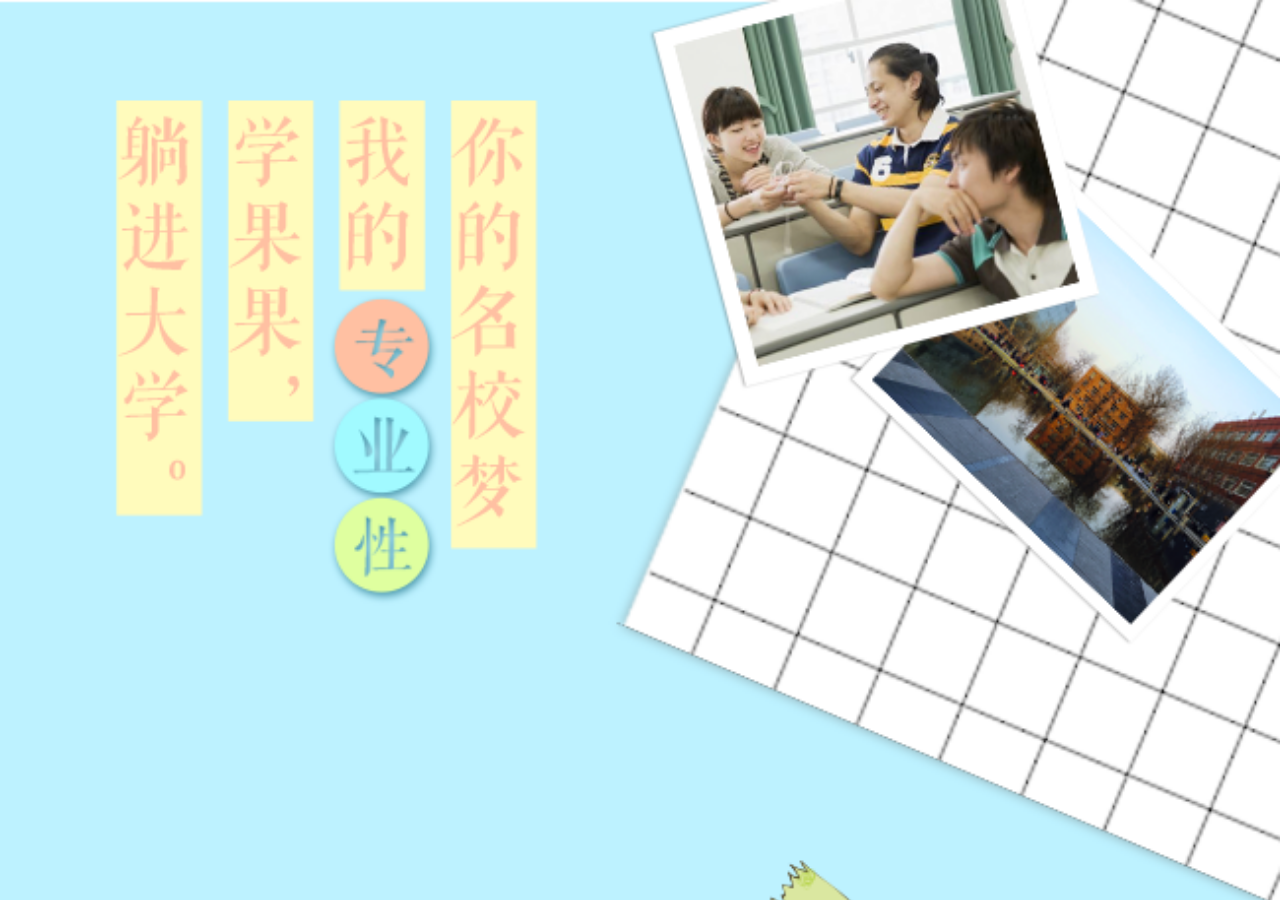
==== index.html @ 9cfc10d7 "Initial commit" ====
<!DOCTYPE html>
<html>

	<head>
		<meta name="viewport" content="initial-scale=1, width=device-width, maximum-scale=1, user-scalable=no" />
		<meta name="apple-mobile-web-app-capable" content="yes" />
		<meta name="apple-touch-fullscreen" content="yes" />
		<meta name="full-screen" content="yes" />
		<meta name="format-detection" content="telephone=no" />
		<meta name="format-detection" content="address=no" />
		<meta charset="UTF-8">
		<link rel="stylesheet" type="text/css" href="css/app_banner.css"/>
		<title></title>
	<script type="text/javascript">
		function refresh() {
			var deviceWidth = document.documentElement.clientWidth;
			if(deviceWidth > 750) {
				document.documentElement.style.fontSize = 750 / 7.5 + "px";

			} else {
				document.documentElement.style.fontSize = deviceWidth / 7.5 + "px";
			}
		}
		refresh();
		window.onresize = function() {
			refresh();
		}
	</script>
	</head>
	<body>
		<div id="img_box" style=" background: url(img/banner1.png) no-repeat;background-size:100%;">
			
		</div>
	</body>
	<script type="text/javascript">
		console.log()
		document.getElementById("img_box").style.height=document.documentElement.clientHeight+"px";
	</script>
</html>
---- css/app_banner.css ----
* {
  margin: 0;
  padding: 0; }

#img_box {
  width: 100%;
  height: 100%; }

/*# sourceMappingURL=app_banner.css.map */
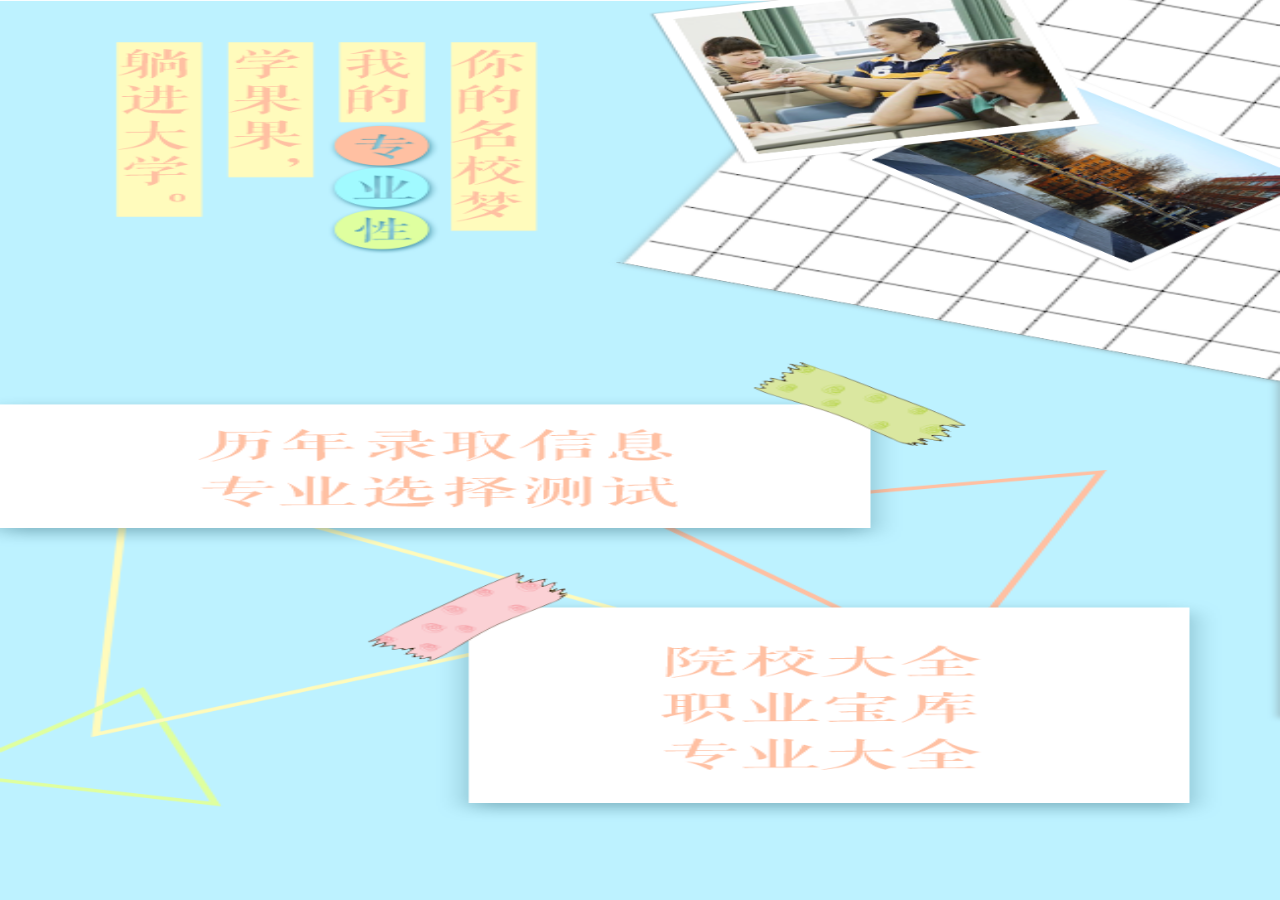
==== commit ca51f414: "100%" ====
--- a/index.html
+++ b/index.html
@@ -28,7 +28,7 @@
 	</script>
 	</head>
 	<body>
-		<div id="img_box" style=" background: url(img/banner1.png) no-repeat;background-size:100%;">
+		<div id="img_box" style=" background: url(img/banner1.png) no-repeat;background-size:100% 100%;">
 			
 		</div>
 	</body>
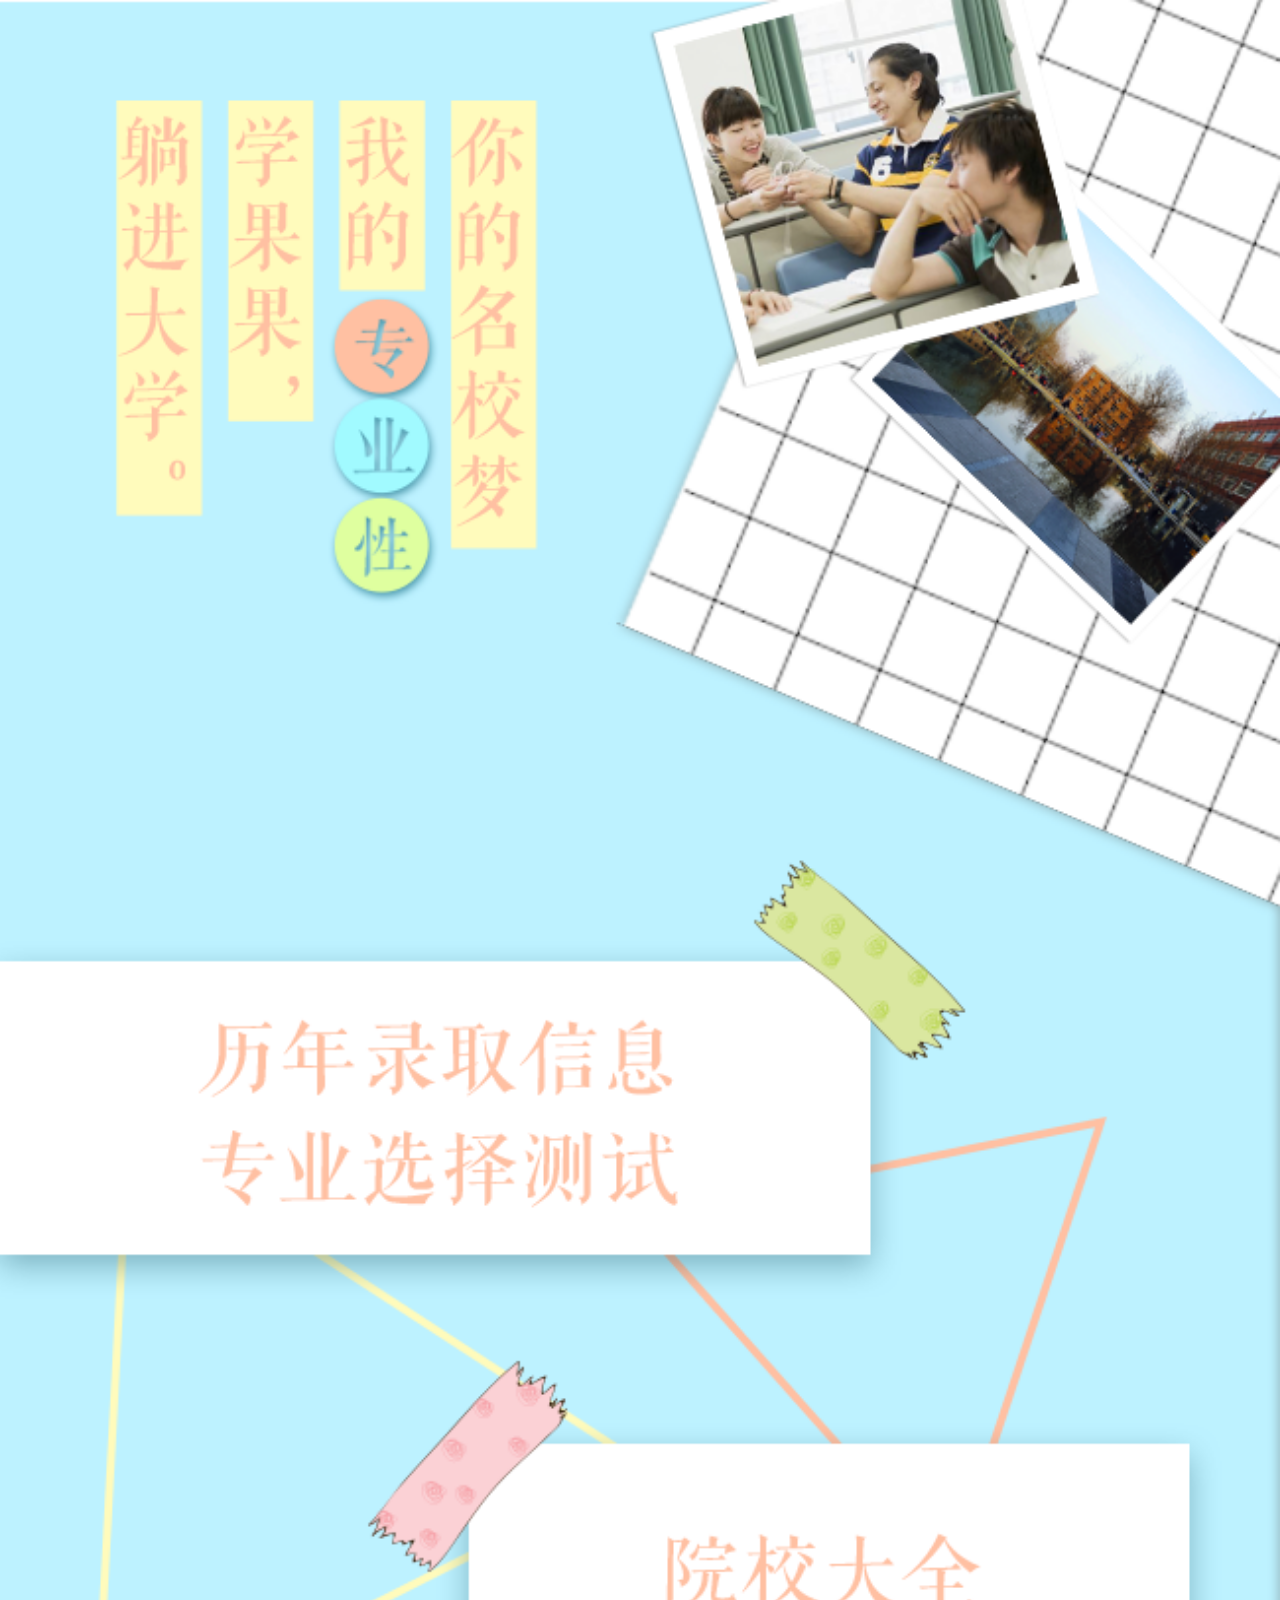
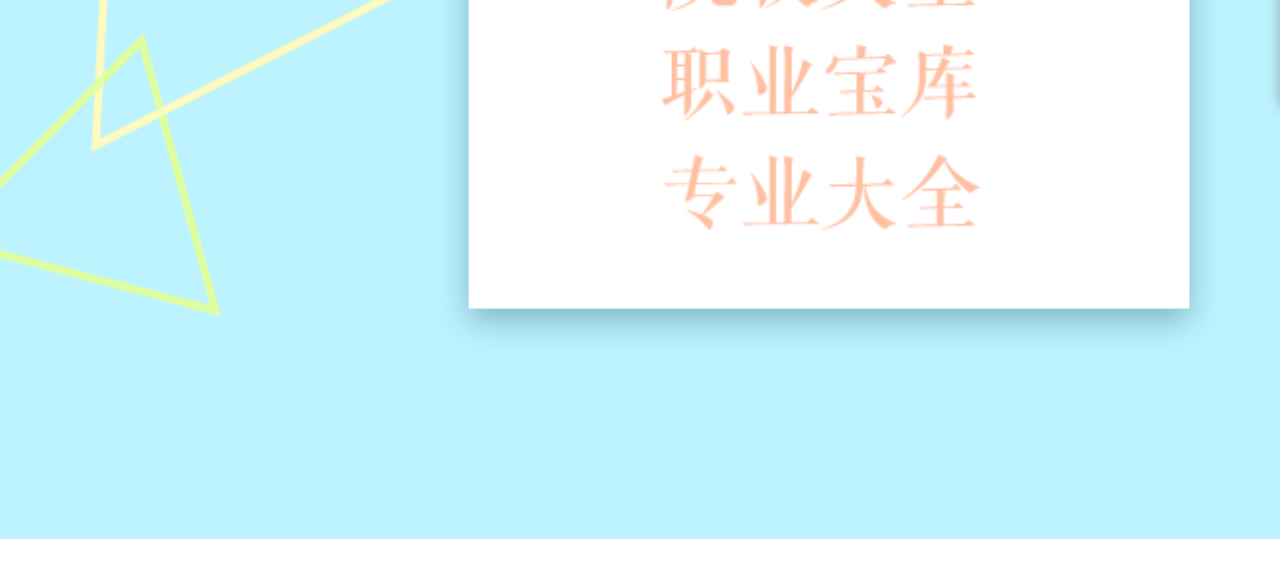
==== commit 578ecabc: "github" ====
--- a/index.html
+++ b/index.html
@@ -28,12 +28,9 @@
 	</script>
 	</head>
 	<body>
-		<div id="img_box" style=" background: url(img/banner1.png) no-repeat;background-size:100% 100%;">
-			
+		<div id="img_box" >
+			<img src="img/banner1.png" />
 		</div>
 	</body>
-	<script type="text/javascript">
-		console.log()
-		document.getElementById("img_box").style.height=document.documentElement.clientHeight+"px";
-	</script>
+	
 </html>
--- a/css/app_banner.css
+++ b/css/app_banner.css
@@ -2,8 +2,8 @@
   margin: 0;
   padding: 0; }
 
-#img_box {
+#img_box img {
   width: 100%;
-  height: 100%; }
+  height: auto; }
 
 /*# sourceMappingURL=app_banner.css.map */
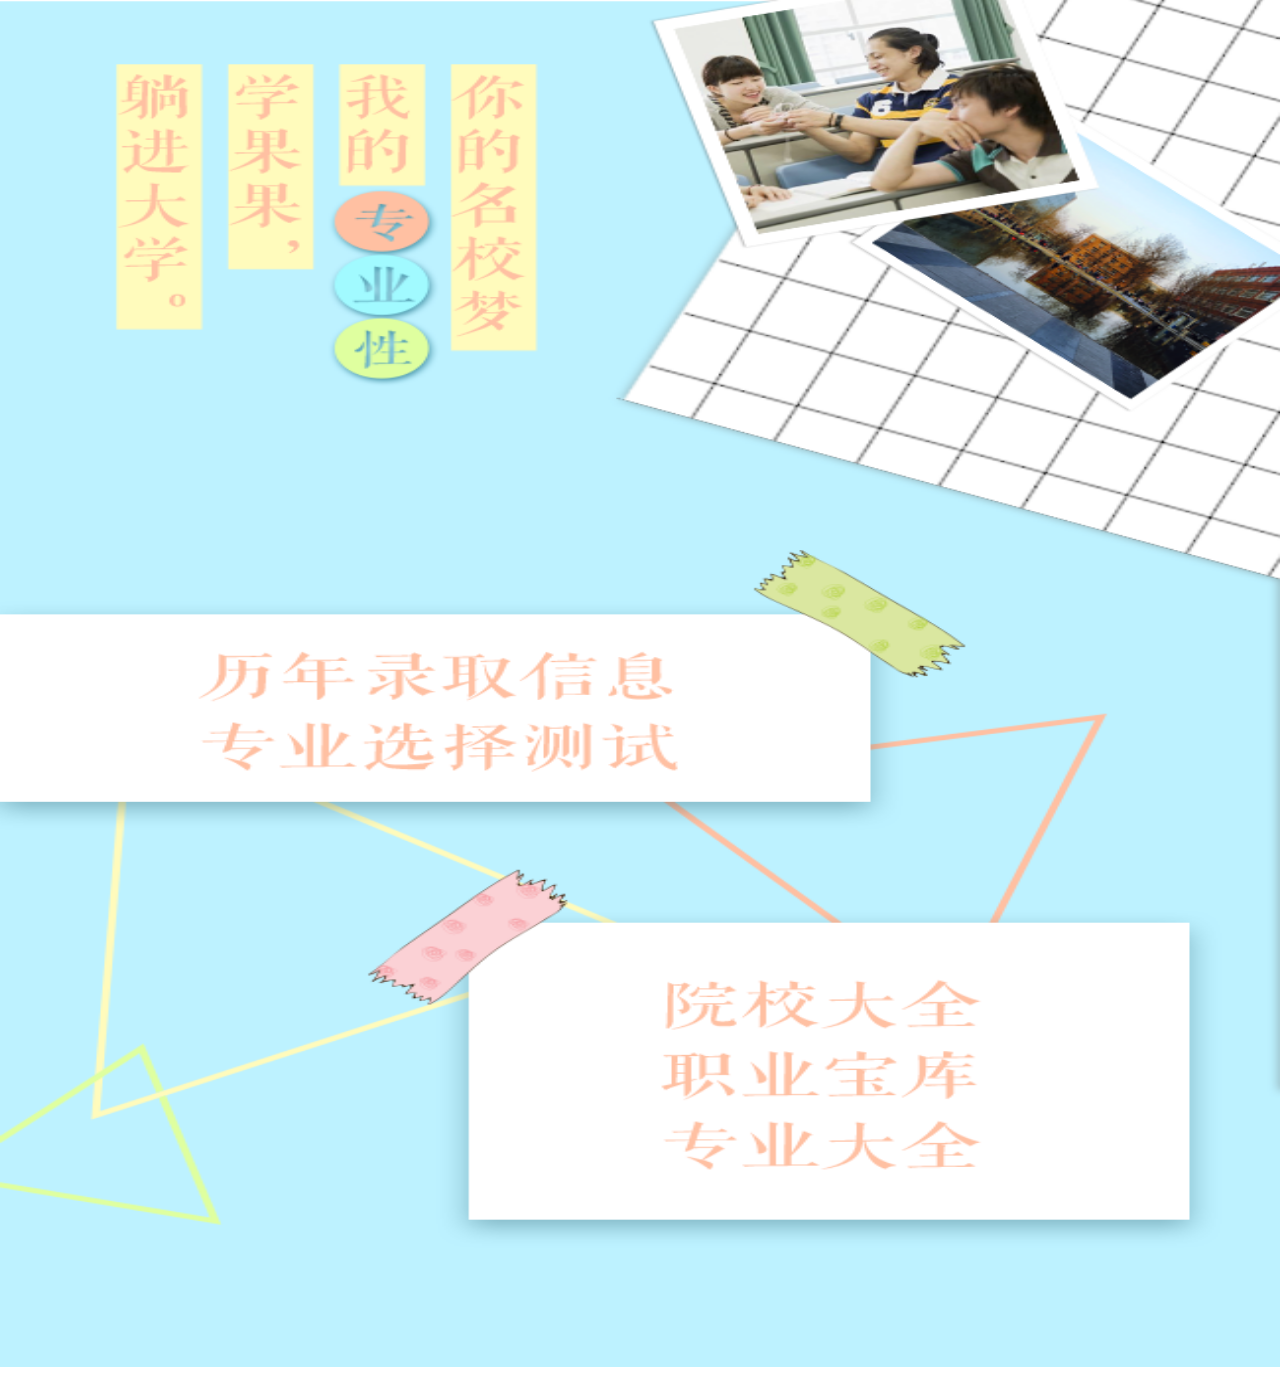
==== commit c7159f32: "github" ====
--- a/index.html
+++ b/index.html
@@ -28,8 +28,8 @@
 	</script>
 	</head>
 	<body>
-		<div id="img_box" >
-			<img src="img/banner1.png" />
+		<div id="img_box">
+		<img src="img/banner1.png" />
 		</div>
 	</body>
 	
--- a/css/app_banner.css
+++ b/css/app_banner.css
@@ -2,8 +2,11 @@
   margin: 0;
   padding: 0; }
 
-#img_box img {
+#img_box {
   width: 100%;
-  height: auto; }
+  height: 13.67rem; }
+  #img_box img {
+    width: 100%;
+    height: 13.67rem; }
 
 /*# sourceMappingURL=app_banner.css.map */
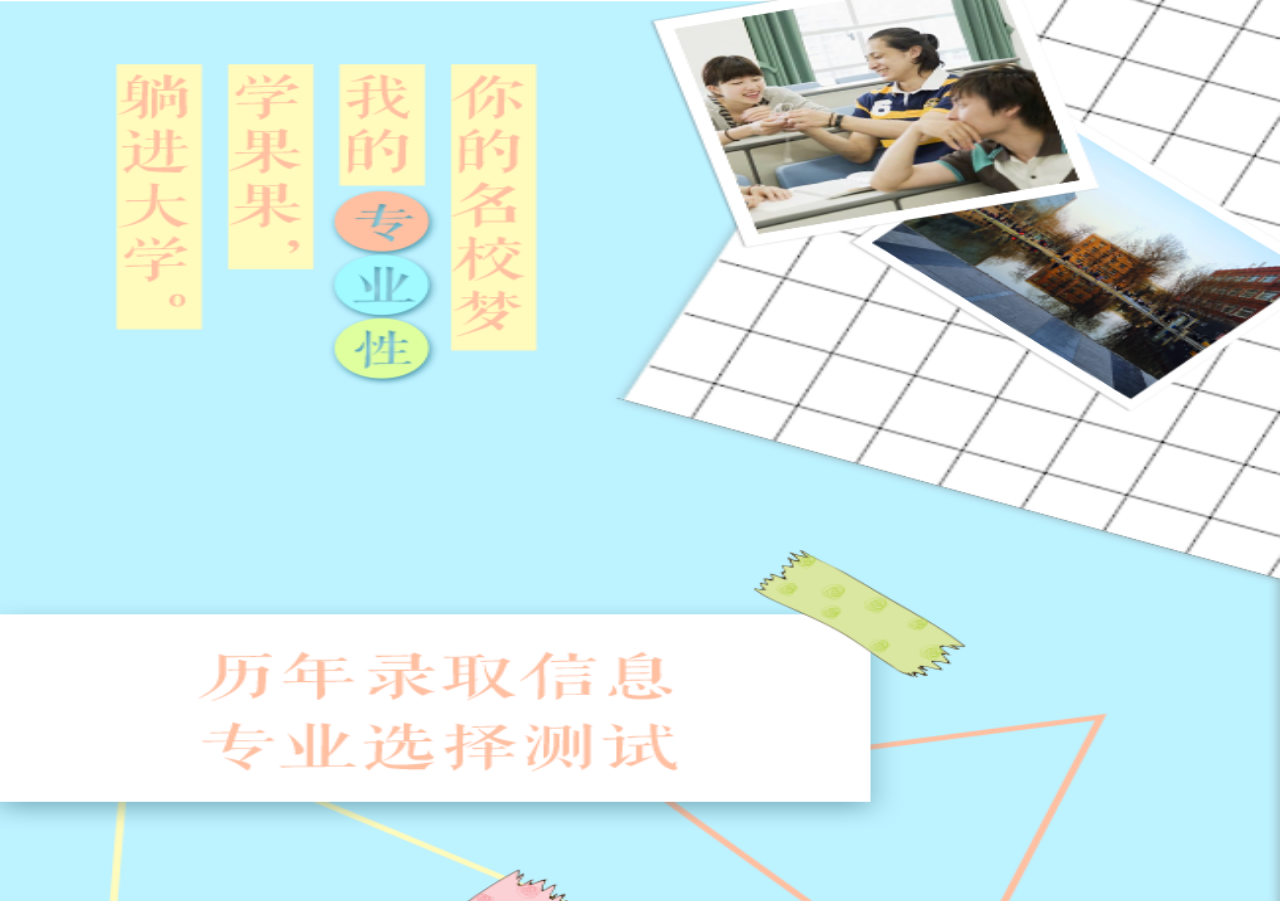
==== commit f69aa4da: "github" ====
--- a/index.html
+++ b/index.html
@@ -2,13 +2,14 @@
 <html>
 
 	<head>
-		<meta name="viewport" content="initial-scale=1, width=device-width, maximum-scale=1, user-scalable=no" />
+		<meta name="viewport" content="width=device-width,initial-scale=1.0,minimum-scale=1.0,maximum-scale=1.0,user-scalable=no" />
 		<meta name="apple-mobile-web-app-capable" content="yes" />
 		<meta name="apple-touch-fullscreen" content="yes" />
 		<meta name="full-screen" content="yes" />
 		<meta name="format-detection" content="telephone=no" />
 		<meta name="format-detection" content="address=no" />
 		<meta charset="UTF-8">
+		<link rel="stylesheet" type="text/css" href="lib/ionic/css/ionic.css"/>
 		<link rel="stylesheet" type="text/css" href="css/app_banner.css"/>
 		<title></title>
 	<script type="text/javascript">
@@ -27,10 +28,21 @@
 		}
 	</script>
 	</head>
-	<body>
-		<div id="img_box">
+	<script src="lib/ionic/js/ionic.bundle.js" type="text/javascript">
+		
+	</script>
+	<body ng-app="App" ng-controller="myCtrl">
+	<ion-content>
+			<div id="img_box">
 		<img src="img/banner1.png" />
 		</div>
+	</ion-content>
+	
 	</body>
-	
+	<script type="text/javascript">
+		var app=angular.module("App",["ionic"]);
+		app.controller("myCtrl",function($scope){
+			
+		})
+	</script>
 </html>
--- a/lib/ionic/css/ionic.css
+++ b/lib/ionic/css/ionic.css
@@ -0,0 +1,9813 @@
+@charset "UTF-8";
+/*!
+ * Copyright 2015 Drifty Co.
+ * http://drifty.com/
+ *
+ * Ionic, v1.3.1
+ * A powerful HTML5 mobile app framework.
+ * http://ionicframework.com/
+ *
+ * By @maxlynch, @benjsperry, @adamdbradley <3
+ *
+ * Licensed under the MIT license. Please see LICENSE for more information.
+ *
+ */
+/*!
+  Ionicons, v2.0.1
+  Created by Ben Sperry for the Ionic Framework, http://ionicons.com/
+  https://twitter.com/benjsperry  https://twitter.com/ionicframework
+  MIT License: https://github.com/driftyco/ionicons
+
+  Android-style icons originally built by Google’s
+  Material Design Icons: https://github.com/google/material-design-icons
+  used under CC BY http://creativecommons.org/licenses/by/4.0/
+  Modified icons to fit ionicon’s grid from original.
+*/
+@font-face {
+  font-family: "Ionicons";
+  src: url("../fonts/ionicons.eot?v=2.0.1");
+  src: url("../fonts/ionicons.eot?v=2.0.1#iefix") format("embedded-opentype"), url("../fonts/ionicons.ttf?v=2.0.1") format("truetype"), url("../fonts/ionicons.woff?v=2.0.1") format("woff"), url("../fonts/ionicons.woff") format("woff"), url("../fonts/ionicons.svg?v=2.0.1#Ionicons") format("svg");
+  font-weight: normal;
+  font-style: normal; }
+
+.ion, .ionicons,
+.ion-alert:before,
+.ion-alert-circled:before,
+.ion-android-add:before,
+.ion-android-add-circle:before,
+.ion-android-alarm-clock:before,
+.ion-android-alert:before,
+.ion-android-apps:before,
+.ion-android-archive:before,
+.ion-android-arrow-back:before,
+.ion-android-arrow-down:before,
+.ion-android-arrow-dropdown:before,
+.ion-android-arrow-dropdown-circle:before,
+.ion-android-arrow-dropleft:before,
+.ion-android-arrow-dropleft-circle:before,
+.ion-android-arrow-dropright:before,
+.ion-android-arrow-dropright-circle:before,
+.ion-android-arrow-dropup:before,
+.ion-android-arrow-dropup-circle:before,
+.ion-android-arrow-forward:before,
+.ion-android-arrow-up:before,
+.ion-android-attach:before,
+.ion-android-bar:before,
+.ion-android-bicycle:before,
+.ion-android-boat:before,
+.ion-android-bookmark:before,
+.ion-android-bulb:before,
+.ion-android-bus:before,
+.ion-android-calendar:before,
+.ion-android-call:before,
+.ion-android-camera:before,
+.ion-android-cancel:before,
+.ion-android-car:before,
+.ion-android-cart:before,
+.ion-android-chat:before,
+.ion-android-checkbox:before,
+.ion-android-checkbox-blank:before,
+.ion-android-checkbox-outline:before,
+.ion-android-checkbox-outline-blank:before,
+.ion-android-checkmark-circle:before,
+.ion-android-clipboard:before,
+.ion-android-close:before,
+.ion-android-cloud:before,
+.ion-android-cloud-circle:before,
+.ion-android-cloud-done:before,
+.ion-android-cloud-outline:before,
+.ion-android-color-palette:before,
+.ion-android-compass:before,
+.ion-android-contact:before,
+.ion-android-contacts:before,
+.ion-android-contract:before,
+.ion-android-create:before,
+.ion-android-delete:before,
+.ion-android-desktop:before,
+.ion-android-document:before,
+.ion-android-done:before,
+.ion-android-done-all:before,
+.ion-android-download:before,
+.ion-android-drafts:before,
+.ion-android-exit:before,
+.ion-android-expand:before,
+.ion-android-favorite:before,
+.ion-android-favorite-outline:before,
+.ion-android-film:before,
+.ion-android-folder:before,
+.ion-android-folder-open:before,
+.ion-android-funnel:before,
+.ion-android-globe:before,
+.ion-android-hand:before,
+.ion-android-hangout:before,
+.ion-android-happy:before,
+.ion-android-home:before,
+.ion-android-image:before,
+.ion-android-laptop:before,
+.ion-android-list:before,
+.ion-android-locate:before,
+.ion-android-lock:before,
+.ion-android-mail:before,
+.ion-android-map:before,
+.ion-android-menu:before,
+.ion-android-microphone:before,
+.ion-android-microphone-off:before,
+.ion-android-more-horizontal:before,
+.ion-android-more-vertical:before,
+.ion-android-navigate:before,
+.ion-android-notifications:before,
+.ion-android-notifications-none:before,
+.ion-android-notifications-off:before,
+.ion-android-open:before,
+.ion-android-options:before,
+.ion-android-people:before,
+.ion-android-person:before,
+.ion-android-person-add:before,
+.ion-android-phone-landscape:before,
+.ion-android-phone-portrait:before,
+.ion-android-pin:before,
+.ion-android-plane:before,
+.ion-android-playstore:before,
+.ion-android-print:before,
+.ion-android-radio-button-off:before,
+.ion-android-radio-button-on:before,
+.ion-android-refresh:before,
+.ion-android-remove:before,
+.ion-android-remove-circle:before,
+.ion-android-restaurant:before,
+.ion-android-sad:before,
+.ion-android-search:before,
+.ion-android-send:before,
+.ion-android-settings:before,
+.ion-android-share:before,
+.ion-android-share-alt:before,
+.ion-android-star:before,
+.ion-android-star-half:before,
+.ion-android-star-outline:before,
+.ion-android-stopwatch:before,
+.ion-android-subway:before,
+.ion-android-sunny:before,
+.ion-android-sync:before,
+.ion-android-textsms:before,
+.ion-android-time:before,
+.ion-android-train:before,
+.ion-android-unlock:before,
+.ion-android-upload:before,
+.ion-android-volume-down:before,
+.ion-android-volume-mute:before,
+.ion-android-volume-off:before,
+.ion-android-volume-up:before,
+.ion-android-walk:before,
+.ion-android-warning:before,
+.ion-android-watch:before,
+.ion-android-wifi:before,
+.ion-aperture:before,
+.ion-archive:before,
+.ion-arrow-down-a:before,
+.ion-arrow-down-b:before,
+.ion-arrow-down-c:before,
+.ion-arrow-expand:before,
+.ion-arrow-graph-down-left:before,
+.ion-arrow-graph-down-right:before,
+.ion-arrow-graph-up-left:before,
+.ion-arrow-graph-up-right:before,
+.ion-arrow-left-a:before,
+.ion-arrow-left-b:before,
+.ion-arrow-left-c:before,
+.ion-arrow-move:before,
+.ion-arrow-resize:before,
+.ion-arrow-return-left:before,
+.ion-arrow-return-right:before,
+.ion-arrow-right-a:before,
+.ion-arrow-right-b:before,
+.ion-arrow-right-c:before,
+.ion-arrow-shrink:before,
+.ion-arrow-swap:before,
+.ion-arrow-up-a:before,
+.ion-arrow-up-b:before,
+.ion-arrow-up-c:before,
+.ion-asterisk:before,
+.ion-at:before,
+.ion-backspace:before,
+.ion-backspace-outline:before,
+.ion-bag:before,
+.ion-battery-charging:before,
+.ion-battery-empty:before,
+.ion-battery-full:before,
+.ion-battery-half:before,
+.ion-battery-low:before,
+.ion-beaker:before,
+.ion-beer:before,
+.ion-bluetooth:before,
+.ion-bonfire:before,
+.ion-bookmark:before,
+.ion-bowtie:before,
+.ion-briefcase:before,
+.ion-bug:before,
+.ion-calculator:before,
+.ion-calendar:before,
+.ion-camera:before,
+.ion-card:before,
+.ion-cash:before,
+.ion-chatbox:before,
+.ion-chatbox-working:before,
+.ion-chatboxes:before,
+.ion-chatbubble:before,
+.ion-chatbubble-working:before,
+.ion-chatbubbles:before,
+.ion-checkmark:before,
+.ion-checkmark-circled:before,
+.ion-checkmark-round:before,
+.ion-chevron-down:before,
+.ion-chevron-left:before,
+.ion-chevron-right:before,
+.ion-chevron-up:before,
+.ion-clipboard:before,
+.ion-clock:before,
+.ion-close:before,
+.ion-close-circled:before,
+.ion-close-round:before,
+.ion-closed-captioning:before,
+.ion-cloud:before,
+.ion-code:before,
+.ion-code-download:before,
+.ion-code-working:before,
+.ion-coffee:before,
+.ion-compass:before,
+.ion-compose:before,
+.ion-connection-bars:before,
+.ion-contrast:before,
+.ion-crop:before,
+.ion-cube:before,
+.ion-disc:before,
+.ion-document:before,
+.ion-document-text:before,
+.ion-drag:before,
+.ion-earth:before,
+.ion-easel:before,
+.ion-edit:before,
+.ion-egg:before,
+.ion-eject:before,
+.ion-email:before,
+.ion-email-unread:before,
+.ion-erlenmeyer-flask:before,
+.ion-erlenmeyer-flask-bubbles:before,
+.ion-eye:before,
+.ion-eye-disabled:before,
+.ion-female:before,
+.ion-filing:before,
+.ion-film-marker:before,
+.ion-fireball:before,
+.ion-flag:before,
+.ion-flame:before,
+.ion-flash:before,
+.ion-flash-off:before,
+.ion-folder:before,
+.ion-fork:before,
+.ion-fork-repo:before,
+.ion-forward:before,
+.ion-funnel:before,
+.ion-gear-a:before,
+.ion-gear-b:before,
+.ion-grid:before,
+.ion-hammer:before,
+.ion-happy:before,
+.ion-happy-outline:before,
+.ion-headphone:before,
+.ion-heart:before,
+.ion-heart-broken:before,
+.ion-help:before,
+.ion-help-buoy:before,
+.ion-help-circled:before,
+.ion-home:before,
+.ion-icecream:before,
+.ion-image:before,
+.ion-images:before,
+.ion-information:before,
+.ion-information-circled:before,
+.ion-ionic:before,
+.ion-ios-alarm:before,
+.ion-ios-alarm-outline:before,
+.ion-ios-albums:before,
+.ion-ios-albums-outline:before,
+.ion-ios-americanfootball:before,
+.ion-ios-americanfootball-outline:before,
+.ion-ios-analytics:before,
+.ion-ios-analytics-outline:before,
+.ion-ios-arrow-back:before,
+.ion-ios-arrow-down:before,
+.ion-ios-arrow-forward:before,
+.ion-ios-arrow-left:before,
+.ion-ios-arrow-right:before,
+.ion-ios-arrow-thin-down:before,
+.ion-ios-arrow-thin-left:before,
+.ion-ios-arrow-thin-right:before,
+.ion-ios-arrow-thin-up:before,
+.ion-ios-arrow-up:before,
+.ion-ios-at:before,
+.ion-ios-at-outline:before,
+.ion-ios-barcode:before,
+.ion-ios-barcode-outline:before,
+.ion-ios-baseball:before,
+.ion-ios-baseball-outline:before,
+.ion-ios-basketball:before,
+.ion-ios-basketball-outline:before,
+.ion-ios-bell:before,
+.ion-ios-bell-outline:before,
+.ion-ios-body:before,
+.ion-ios-body-outline:before,
+.ion-ios-bolt:before,
+.ion-ios-bolt-outline:before,
+.ion-ios-book:before,
+.ion-ios-book-outline:before,
+.ion-ios-bookmarks:before,
+.ion-ios-bookmarks-outline:before,
+.ion-ios-box:before,
+.ion-ios-box-outline:before,
+.ion-ios-briefcase:before,
+.ion-ios-briefcase-outline:before,
+.ion-ios-browsers:before,
+.ion-ios-browsers-outline:before,
+.ion-ios-calculator:before,
+.ion-ios-calculator-outline:before,
+.ion-ios-calendar:before,
+.ion-ios-calendar-outline:before,
+.ion-ios-camera:before,
+.ion-ios-camera-outline:before,
+.ion-ios-cart:before,
+.ion-ios-cart-outline:before,
+.ion-ios-chatboxes:before,
+.ion-ios-chatboxes-outline:before,
+.ion-ios-chatbubble:before,
+.ion-ios-chatbubble-outline:before,
+.ion-ios-checkmark:before,
+.ion-ios-checkmark-empty:before,
+.ion-ios-checkmark-outline:before,
+.ion-ios-circle-filled:before,
+.ion-ios-circle-outline:before,
+.ion-ios-clock:before,
+.ion-ios-clock-outline:before,
+.ion-ios-close:before,
+.ion-ios-close-empty:before,
+.ion-ios-close-outline:before,
+.ion-ios-cloud:before,
+.ion-ios-cloud-download:before,
+.ion-ios-cloud-download-outline:before,
+.ion-ios-cloud-outline:before,
+.ion-ios-cloud-upload:before,
+.ion-ios-cloud-upload-outline:before,
+.ion-ios-cloudy:before,
+.ion-ios-cloudy-night:before,
+.ion-ios-cloudy-night-outline:before,
+.ion-ios-cloudy-outline:before,
+.ion-ios-cog:before,
+.ion-ios-cog-outline:before,
+.ion-ios-color-filter:before,
+.ion-ios-color-filter-outline:before,
+.ion-ios-color-wand:before,
+.ion-ios-color-wand-outline:before,
+.ion-ios-compose:before,
+.ion-ios-compose-outline:before,
+.ion-ios-contact:before,
+.ion-ios-contact-outline:before,
+.ion-ios-copy:before,
+.ion-ios-copy-outline:before,
+.ion-ios-crop:before,
+.ion-ios-crop-strong:before,
+.ion-ios-download:before,
+.ion-ios-download-outline:before,
+.ion-ios-drag:before,
+.ion-ios-email:before,
+.ion-ios-email-outline:before,
+.ion-ios-eye:before,
+.ion-ios-eye-outline:before,
+.ion-ios-fastforward:before,
+.ion-ios-fastforward-outline:before,
+.ion-ios-filing:before,
+.ion-ios-filing-outline:before,
+.ion-ios-film:before,
+.ion-ios-film-outline:before,
+.ion-ios-flag:before,
+.ion-ios-flag-outline:before,
+.ion-ios-flame:before,
+.ion-ios-flame-outline:before,
+.ion-ios-flask:before,
+.ion-ios-flask-outline:before,
+.ion-ios-flower:before,
+.ion-ios-flower-outline:before,
+.ion-ios-folder:before,
+.ion-ios-folder-outline:before,
+.ion-ios-football:before,
+.ion-ios-football-outline:before,
+.ion-ios-game-controller-a:before,
+.ion-ios-game-controller-a-outline:before,
+.ion-ios-game-controller-b:before,
+.ion-ios-game-controller-b-outline:before,
+.ion-ios-gear:before,
+.ion-ios-gear-outline:before,
+.ion-ios-glasses:before,
+.ion-ios-glasses-outline:before,
+.ion-ios-grid-view:before,
+.ion-ios-grid-view-outline:before,
+.ion-ios-heart:before,
+.ion-ios-heart-outline:before,
+.ion-ios-help:before,
+.ion-ios-help-empty:before,
+.ion-ios-help-outline:before,
+.ion-ios-home:before,
+.ion-ios-home-outline:before,
+.ion-ios-infinite:before,
+.ion-ios-infinite-outline:before,
+.ion-ios-information:before,
+.ion-ios-information-empty:before,
+.ion-ios-information-outline:before,
+.ion-ios-ionic-outline:before,
+.ion-ios-keypad:before,
+.ion-ios-keypad-outline:before,
+.ion-ios-lightbulb:before,
+.ion-ios-lightbulb-outline:before,
+.ion-ios-list:before,
+.ion-ios-list-outline:before,
+.ion-ios-location:before,
+.ion-ios-location-outline:before,
+.ion-ios-locked:before,
+.ion-ios-locked-outline:before,
+.ion-ios-loop:before,
+.ion-ios-loop-strong:before,
+.ion-ios-medical:before,
+.ion-ios-medical-outline:before,
+.ion-ios-medkit:before,
+.ion-ios-medkit-outline:before,
+.ion-ios-mic:before,
+.ion-ios-mic-off:before,
+.ion-ios-mic-outline:before,
+.ion-ios-minus:before,
+.ion-ios-minus-empty:before,
+.ion-ios-minus-outline:before,
+.ion-ios-monitor:before,
+.ion-ios-monitor-outline:before,
+.ion-ios-moon:before,
+.ion-ios-moon-outline:before,
+.ion-ios-more:before,
+.ion-ios-more-outline:before,
+.ion-ios-musical-note:before,
+.ion-ios-musical-notes:before,
+.ion-ios-navigate:before,
+.ion-ios-navigate-outline:before,
+.ion-ios-nutrition:before,
+.ion-ios-nutrition-outline:before,
+.ion-ios-paper:before,
+.ion-ios-paper-outline:before,
+.ion-ios-paperplane:before,
+.ion-ios-paperplane-outline:before,
+.ion-ios-partlysunny:before,
+.ion-ios-partlysunny-outline:before,
+.ion-ios-pause:before,
+.ion-ios-pause-outline:before,
+.ion-ios-paw:before,
+.ion-ios-paw-outline:before,
+.ion-ios-people:before,
+.ion-ios-people-outline:before,
+.ion-ios-person:before,
+.ion-ios-person-outline:before,
+.ion-ios-personadd:before,
+.ion-ios-personadd-outline:before,
+.ion-ios-photos:before,
+.ion-ios-photos-outline:before,
+.ion-ios-pie:before,
+.ion-ios-pie-outline:before,
+.ion-ios-pint:before,
+.ion-ios-pint-outline:before,
+.ion-ios-play:before,
+.ion-ios-play-outline:before,
+.ion-ios-plus:before,
+.ion-ios-plus-empty:before,
+.ion-ios-plus-outline:before,
+.ion-ios-pricetag:before,
+.ion-ios-pricetag-outline:before,
+.ion-ios-pricetags:before,
+.ion-ios-pricetags-outline:before,
+.ion-ios-printer:before,
+.ion-ios-printer-outline:before,
+.ion-ios-pulse:before,
+.ion-ios-pulse-strong:before,
+.ion-ios-rainy:before,
+.ion-ios-rainy-outline:before,
+.ion-ios-recording:before,
+.ion-ios-recording-outline:before,
+.ion-ios-redo:before,
+.ion-ios-redo-outline:before,
+.ion-ios-refresh:before,
+.ion-ios-refresh-empty:before,
+.ion-ios-refresh-outline:before,
+.ion-ios-reload:before,
+.ion-ios-reverse-camera:before,
+.ion-ios-reverse-camera-outline:before,
+.ion-ios-rewind:before,
+.ion-ios-rewind-outline:before,
+.ion-ios-rose:before,
+.ion-ios-rose-outline:before,
+.ion-ios-search:before,
+.ion-ios-search-strong:before,
+.ion-ios-settings:before,
+.ion-ios-settings-strong:before,
+.ion-ios-shuffle:before,
+.ion-ios-shuffle-strong:before,
+.ion-ios-skipbackward:before,
+.ion-ios-skipbackward-outline:before,
+.ion-ios-skipforward:before,
+.ion-ios-skipforward-outline:before,
+.ion-ios-snowy:before,
+.ion-ios-speedometer:before,
+.ion-ios-speedometer-outline:before,
+.ion-ios-star:before,
+.ion-ios-star-half:before,
+.ion-ios-star-outline:before,
+.ion-ios-stopwatch:before,
+.ion-ios-stopwatch-outline:before,
+.ion-ios-sunny:before,
+.ion-ios-sunny-outline:before,
+.ion-ios-telephone:before,
+.ion-ios-telephone-outline:before,
+.ion-ios-tennisball:before,
+.ion-ios-tennisball-outline:before,
+.ion-ios-thunderstorm:before,
+.ion-ios-thunderstorm-outline:before,
+.ion-ios-time:before,
+.ion-ios-time-outline:before,
+.ion-ios-timer:before,
+.ion-ios-timer-outline:before,
+.ion-ios-toggle:before,
+.ion-ios-toggle-outline:before,
+.ion-ios-trash:before,
+.ion-ios-trash-outline:before,
+.ion-ios-undo:before,
+.ion-ios-undo-outline:before,
+.ion-ios-unlocked:before,
+.ion-ios-unlocked-outline:before,
+.ion-ios-upload:before,
+.ion-ios-upload-outline:before,
+.ion-ios-videocam:before,
+.ion-ios-videocam-outline:before,
+.ion-ios-volume-high:before,
+.ion-ios-volume-low:before,
+.ion-ios-wineglass:before,
+.ion-ios-wineglass-outline:before,
+.ion-ios-world:before,
+.ion-ios-world-outline:before,
+.ion-ipad:before,
+.ion-iphone:before,
+.ion-ipod:before,
+.ion-jet:before,
+.ion-key:before,
+.ion-knife:before,
+.ion-laptop:before,
+.ion-leaf:before,
+.ion-levels:before,
+.ion-lightbulb:before,
+.ion-link:before,
+.ion-load-a:before,
+.ion-load-b:before,
+.ion-load-c:before,
+.ion-load-d:before,
+.ion-location:before,
+.ion-lock-combination:before,
+.ion-locked:before,
+.ion-log-in:before,
+.ion-log-out:before,
+.ion-loop:before,
+.ion-magnet:before,
+.ion-male:before,
+.ion-man:before,
+.ion-map:before,
+.ion-medkit:before,
+.ion-merge:before,
+.ion-mic-a:before,
+.ion-mic-b:before,
+.ion-mic-c:before,
+.ion-minus:before,
+.ion-minus-circled:before,
+.ion-minus-round:before,
+.ion-model-s:before,
+.ion-monitor:before,
+.ion-more:before,
+.ion-mouse:before,
+.ion-music-note:before,
+.ion-navicon:before,
+.ion-navicon-round:before,
+.ion-navigate:before,
+.ion-network:before,
+.ion-no-smoking:before,
+.ion-nuclear:before,
+.ion-outlet:before,
+.ion-paintbrush:before,
+.ion-paintbucket:before,
+.ion-paper-airplane:before,
+.ion-paperclip:before,
+.ion-pause:before,
+.ion-person:before,
+.ion-person-add:before,
+.ion-person-stalker:before,
+.ion-pie-graph:before,
+.ion-pin:before,
+.ion-pinpoint:before,
+.ion-pizza:before,
+.ion-plane:before,
+.ion-planet:before,
+.ion-play:before,
+.ion-playstation:before,
+.ion-plus:before,
+.ion-plus-circled:before,
+.ion-plus-round:before,
+.ion-podium:before,
+.ion-pound:before,
+.ion-power:before,
+.ion-pricetag:before,
+.ion-pricetags:before,
+.ion-printer:before,
+.ion-pull-request:before,
+.ion-qr-scanner:before,
+.ion-quote:before,
+.ion-radio-waves:before,
+.ion-record:before,
+.ion-refresh:before,
+.ion-reply:before,
+.ion-reply-all:before,
+.ion-ribbon-a:before,
+.ion-ribbon-b:before,
+.ion-sad:before,
+.ion-sad-outline:before,
+.ion-scissors:before,
+.ion-search:before,
+.ion-settings:before,
+.ion-share:before,
+.ion-shuffle:before,
+.ion-skip-backward:before,
+.ion-skip-forward:before,
+.ion-social-android:before,
+.ion-social-android-outline:before,
+.ion-social-angular:before,
+.ion-social-angular-outline:before,
+.ion-social-apple:before,
+.ion-social-apple-outline:before,
+.ion-social-bitcoin:before,
+.ion-social-bitcoin-outline:before,
+.ion-social-buffer:before,
+.ion-social-buffer-outline:before,
+.ion-social-chrome:before,
+.ion-social-chrome-outline:before,
+.ion-social-codepen:before,
+.ion-social-codepen-outline:before,
+.ion-social-css3:before,
+.ion-social-css3-outline:before,
+.ion-social-designernews:before,
+.ion-social-designernews-outline:before,
+.ion-social-dribbble:before,
+.ion-social-dribbble-outline:before,
+.ion-social-dropbox:before,
+.ion-social-dropbox-outline:before,
+.ion-social-euro:before,
+.ion-social-euro-outline:before,
+.ion-social-facebook:before,
+.ion-social-facebook-outline:before,
+.ion-social-foursquare:before,
+.ion-social-foursquare-outline:before,
+.ion-social-freebsd-devil:before,
+.ion-social-github:before,
+.ion-social-github-outline:before,
+.ion-social-google:before,
+.ion-social-google-outline:before,
+.ion-social-googleplus:before,
+.ion-social-googleplus-outline:before,
+.ion-social-hackernews:before,
+.ion-social-hackernews-outline:before,
+.ion-social-html5:before,
+.ion-social-html5-outline:before,
+.ion-social-instagram:before,
+.ion-social-instagram-outline:before,
+.ion-social-javascript:before,
+.ion-social-javascript-outline:before,
+.ion-social-linkedin:before,
+.ion-social-linkedin-outline:before,
+.ion-social-markdown:before,
+.ion-social-nodejs:before,
+.ion-social-octocat:before,
+.ion-social-pinterest:before,
+.ion-social-pinterest-outline:before,
+.ion-social-python:before,
+.ion-social-reddit:before,
+.ion-social-reddit-outline:before,
+.ion-social-rss:before,
+.ion-social-rss-outline:before,
+.ion-social-sass:before,
+.ion-social-skype:before,
+.ion-social-skype-outline:before,
+.ion-social-snapchat:before,
+.ion-social-snapchat-outline:before,
+.ion-social-tumblr:before,
+.ion-social-tumblr-outline:before,
+.ion-social-tux:before,
+.ion-social-twitch:before,
+.ion-social-twitch-outline:before,
+.ion-social-twitter:before,
+.ion-social-twitter-outline:before,
+.ion-social-usd:before,
+.ion-social-usd-outline:before,
+.ion-social-vimeo:before,
+.ion-social-vimeo-outline:before,
+.ion-social-whatsapp:before,
+.ion-social-whatsapp-outline:before,
+.ion-social-windows:before,
+.ion-social-windows-outline:before,
+.ion-social-wordpress:before,
+.ion-social-wordpress-outline:before,
+.ion-social-yahoo:before,
+.ion-social-yahoo-outline:before,
+.ion-social-yen:before,
+.ion-social-yen-outline:before,
+.ion-social-youtube:before,
+.ion-social-youtube-outline:before,
+.ion-soup-can:before,
+.ion-soup-can-outline:before,
+.ion-speakerphone:before,
+.ion-speedometer:before,
+.ion-spoon:before,
+.ion-star:before,
+.ion-stats-bars:before,
+.ion-steam:before,
+.ion-stop:before,
+.ion-thermometer:before,
+.ion-thumbsdown:before,
+.ion-thumbsup:before,
+.ion-toggle:before,
+.ion-toggle-filled:before,
+.ion-transgender:before,
+.ion-trash-a:before,
+.ion-trash-b:before,
+.ion-trophy:before,
+.ion-tshirt:before,
+.ion-tshirt-outline:before,
+.ion-umbrella:before,
+.ion-university:before,
+.ion-unlocked:before,
+.ion-upload:before,
+.ion-usb:before,
+.ion-videocamera:before,
+.ion-volume-high:before,
+.ion-volume-low:before,
+.ion-volume-medium:before,
+.ion-volume-mute:before,
+.ion-wand:before,
+.ion-waterdrop:before,
+.ion-wifi:before,
+.ion-wineglass:before,
+.ion-woman:before,
+.ion-wrench:before,
+.ion-xbox:before {
+  display: inline-block;
+  font-family: "Ionicons";
+  speak: none;
+  font-style: normal;
+  font-weight: normal;
+  font-variant: normal;
+  text-transform: none;
+  text-rendering: auto;
+  line-height: 1;
+  -webkit-font-smoothing: antialiased;
+  -moz-osx-font-smoothing: grayscale; }
+
+.ion-alert:before {
+  content: ""; }
+
+.ion-alert-circled:before {
+  content: ""; }
+
+.ion-android-add:before {
+  content: ""; }
+
+.ion-android-add-circle:before {
+  content: ""; }
+
+.ion-android-alarm-clock:before {
+  content: ""; }
+
+.ion-android-alert:before {
+  content: ""; }
+
+.ion-android-apps:before {
+  content: ""; }
+
+.ion-android-archive:before {
+  content: ""; }
+
+.ion-android-arrow-back:before {
+  content: ""; }
+
+.ion-android-arrow-down:before {
+  content: ""; }
+
+.ion-android-arrow-dropdown:before {
+  content: ""; }
+
+.ion-android-arrow-dropdown-circle:before {
+  content: ""; }
+
+.ion-android-arrow-dropleft:before {
+  content: ""; }
+
+.ion-android-arrow-dropleft-circle:before {
+  content: ""; }
+
+.ion-android-arrow-dropright:before {
+  content: ""; }
+
+.ion-android-arrow-dropright-circle:before {
+  content: ""; }
+
+.ion-android-arrow-dropup:before {
+  content: ""; }
+
+.ion-android-arrow-dropup-circle:before {
+  content: ""; }
+
+.ion-android-arrow-forward:before {
+  content: ""; }
+
+.ion-android-arrow-up:before {
+  content: ""; }
+
+.ion-android-attach:before {
+  content: ""; }
+
+.ion-android-bar:before {
+  content: ""; }
+
+.ion-android-bicycle:before {
+  content: ""; }
+
+.ion-android-boat:before {
+  content: ""; }
+
+.ion-android-bookmark:before {
+  content: ""; }
+
+.ion-android-bulb:before {
+  content: ""; }
+
+.ion-android-bus:before {
+  content: ""; }
+
+.ion-android-calendar:before {
+  content: ""; }
+
+.ion-android-call:before {
+  content: ""; }
+
+.ion-android-camera:before {
+  content: ""; }
+
+.ion-android-cancel:before {
+  content: ""; }
+
+.ion-android-car:before {
+  content: ""; }
+
+.ion-android-cart:before {
+  content: ""; }
+
+.ion-android-chat:before {
+  content: ""; }
+
+.ion-android-checkbox:before {
+  content: ""; }
+
+.ion-android-checkbox-blank:before {
+  content: ""; }
+
+.ion-android-checkbox-outline:before {
+  content: ""; }
+
+.ion-android-checkbox-outline-blank:before {
+  content: ""; }
+
+.ion-android-checkmark-circle:before {
+  content: ""; }
+
+.ion-android-clipboard:before {
+  content: ""; }
+
+.ion-android-close:before {
+  content: ""; }
+
+.ion-android-cloud:before {
+  content: ""; }
+
+.ion-android-cloud-circle:before {
+  content: ""; }
+
+.ion-android-cloud-done:before {
+  content: ""; }
+
+.ion-android-cloud-outline:before {
+  content: ""; }
+
+.ion-android-color-palette:before {
+  content: ""; }
+
+.ion-android-compass:before {
+  content: ""; }
+
+.ion-android-contact:before {
+  content: ""; }
+
+.ion-android-contacts:before {
+  content: ""; }
+
+.ion-android-contract:before {
+  content: ""; }
+
+.ion-android-create:before {
+  content: ""; }
+
+.ion-android-delete:before {
+  content: ""; }
+
+.ion-android-desktop:before {
+  content: ""; }
+
+.ion-android-document:before {
+  content: ""; }
+
+.ion-android-done:before {
+  content: ""; }
+
+.ion-android-done-all:before {
+  content: ""; }
+
+.ion-android-download:before {
+  content: ""; }
+
+.ion-android-drafts:before {
+  content: ""; }
+
+.ion-android-exit:before {
+  content: ""; }
+
+.ion-android-expand:before {
+  content: ""; }
+
+.ion-android-favorite:before {
+  content: ""; }
+
+.ion-android-favorite-outline:before {
+  content: ""; }
+
+.ion-android-film:before {
+  content: ""; }
+
+.ion-android-folder:before {
+  content: ""; }
+
+.ion-android-folder-open:before {
+  content: ""; }
+
+.ion-android-funnel:before {
+  content: ""; }
+
+.ion-android-globe:before {
+  content: ""; }
+
+.ion-android-hand:before {
+  content: ""; }
+
+.ion-android-hangout:before {
+  content: ""; }
+
+.ion-android-happy:before {
+  content: ""; }
+
+.ion-android-home:before {
+  content: ""; }
+
+.ion-android-image:before {
+  content: ""; }
+
+.ion-android-laptop:before {
+  content: ""; }
+
+.ion-android-list:before {
+  content: ""; }
+
+.ion-android-locate:before {
+  content: ""; }
+
+.ion-android-lock:before {
+  content: ""; }
+
+.ion-android-mail:before {
+  content: ""; }
+
+.ion-android-map:before {
+  content: ""; }
+
+.ion-android-menu:before {
+  content: ""; }
+
+.ion-android-microphone:before {
+  content: ""; }
+
+.ion-android-microphone-off:before {
+  content: ""; }
+
+.ion-android-more-horizontal:before {
+  content: ""; }
+
+.ion-android-more-vertical:before {
+  content: ""; }
+
+.ion-android-navigate:before {
+  content: ""; }
+
+.ion-android-notifications:before {
+  content: ""; }
+
+.ion-android-notifications-none:before {
+  content: ""; }
+
+.ion-android-notifications-off:before {
+  content: ""; }
+
+.ion-android-open:before {
+  content: ""; }
+
+.ion-android-options:before {
+  content: ""; }
+
+.ion-android-people:before {
+  content: ""; }
+
+.ion-android-person:before {
+  content: ""; }
+
+.ion-android-person-add:before {
+  content: ""; }
+
+.ion-android-phone-landscape:before {
+  content: ""; }
+
+.ion-android-phone-portrait:before {
+  content: ""; }
+
+.ion-android-pin:before {
+  content: ""; }
+
+.ion-android-plane:before {
+  content: ""; }
+
+.ion-android-playstore:before {
+  content: ""; }
+
+.ion-android-print:before {
+  content: ""; }
+
+.ion-android-radio-button-off:before {
+  content: ""; }
+
+.ion-android-radio-button-on:before {
+  content: ""; }
+
+.ion-android-refresh:before {
+  content: ""; }
+
+.ion-android-remove:before {
+  content: ""; }
+
+.ion-android-remove-circle:before {
+  content: ""; }
+
+.ion-android-restaurant:before {
+  content: ""; }
+
+.ion-android-sad:before {
+  content: ""; }
+
+.ion-android-search:before {
+  content: ""; }
+
+.ion-android-send:before {
+  content: ""; }
+
+.ion-android-settings:before {
+  content: ""; }
+
+.ion-android-share:before {
+  content: ""; }
+
+.ion-android-share-alt:before {
+  content: ""; }
+
+.ion-android-star:before {
+  content: ""; }
+
+.ion-android-star-half:before {
+  content: ""; }
+
+.ion-android-star-outline:before {
+  content: ""; }
+
+.ion-android-stopwatch:before {
+  content: ""; }
+
+.ion-android-subway:before {
+  content: ""; }
+
+.ion-android-sunny:before {
+  content: ""; }
+
+.ion-android-sync:before {
+  content: ""; }
+
+.ion-android-textsms:before {
+  content: ""; }
+
+.ion-android-time:before {
+  content: ""; }
+
+.ion-android-train:before {
+  content: ""; }
+
+.ion-android-unlock:before {
+  content: ""; }
+
+.ion-android-upload:before {
+  content: ""; }
+
+.ion-android-volume-down:before {
+  content: ""; }
+
+.ion-android-volume-mute:before {
+  content: ""; }
+
+.ion-android-volume-off:before {
+  content: ""; }
+
+.ion-android-volume-up:before {
+  content: ""; }
+
+.ion-android-walk:before {
+  content: ""; }
+
+.ion-android-warning:before {
+  content: ""; }
+
+.ion-android-watch:before {
+  content: ""; }
+
+.ion-android-wifi:before {
+  content: ""; }
+
+.ion-aperture:before {
+  content: ""; }
+
+.ion-archive:before {
+  content: ""; }
+
+.ion-arrow-down-a:before {
+  content: ""; }
+
+.ion-arrow-down-b:before {
+  content: ""; }
+
+.ion-arrow-down-c:before {
+  content: ""; }
+
+.ion-arrow-expand:before {
+  content: ""; }
+
+.ion-arrow-graph-down-left:before {
+  content: ""; }
+
+.ion-arrow-graph-down-right:before {
+  content: ""; }
+
+.ion-arrow-graph-up-left:before {
+  content: ""; }
+
+.ion-arrow-graph-up-right:before {
+  content: ""; }
+
+.ion-arrow-left-a:before {
+  content: ""; }
+
+.ion-arrow-left-b:before {
+  content: ""; }
+
+.ion-arrow-left-c:before {
+  content: ""; }
+
+.ion-arrow-move:before {
+  content: ""; }
+
+.ion-arrow-resize:before {
+  content: ""; }
+
+.ion-arrow-return-left:before {
+  content: ""; }
+
+.ion-arrow-return-right:before {
+  content: ""; }
+
+.ion-arrow-right-a:before {
+  content: ""; }
+
+.ion-arrow-right-b:before {
+  content: ""; }
+
+.ion-arrow-right-c:before {
+  content: ""; }
+
+.ion-arrow-shrink:before {
+  content: ""; }
+
+.ion-arrow-swap:before {
+  content: ""; }
+
+.ion-arrow-up-a:before {
+  content: ""; }
+
+.ion-arrow-up-b:before {
+  content: ""; }
+
+.ion-arrow-up-c:before {
+  content: ""; }
+
+.ion-asterisk:before {
+  content: ""; }
+
+.ion-at:before {
+  content: ""; }
+
+.ion-backspace:before {
+  content: ""; }
+
+.ion-backspace-outline:before {
+  content: ""; }
+
+.ion-bag:before {
+  content: ""; }
+
+.ion-battery-charging:before {
+  content: ""; }
+
+.ion-battery-empty:before {
+  content: ""; }
+
+.ion-battery-full:before {
+  content: ""; }
+
+.ion-battery-half:before {
+  content: ""; }
+
+.ion-battery-low:before {
+  content: ""; }
+
+.ion-beaker:before {
+  content: ""; }
+
+.ion-beer:before {
+  content: ""; }
+
+.ion-bluetooth:before {
+  content: ""; }
+
+.ion-bonfire:before {
+  content: ""; }
+
+.ion-bookmark:before {
+  content: ""; }
+
+.ion-bowtie:before {
+  content: ""; }
+
+.ion-briefcase:before {
+  content: ""; }
+
+.ion-bug:before {
+  content: ""; }
+
+.ion-calculator:before {
+  content: ""; }
+
+.ion-calendar:before {
+  content: ""; }
+
+.ion-camera:before {
+  content: ""; }
+
+.ion-card:before {
+  content: ""; }
+
+.ion-cash:before {
+  content: ""; }
+
+.ion-chatbox:before {
+  content: ""; }
+
+.ion-chatbox-working:before {
+  content: ""; }
+
+.ion-chatboxes:before {
+  content: ""; }
+
+.ion-chatbubble:before {
+  content: ""; }
+
+.ion-chatbubble-working:before {
+  content: ""; }
+
+.ion-chatbubbles:before {
+  content: ""; }
+
+.ion-checkmark:before {
+  content: ""; }
+
+.ion-checkmark-circled:before {
+  content: ""; }
+
+.ion-checkmark-round:before {
+  content: ""; }
+
+.ion-chevron-down:before {
+  content: ""; }
+
+.ion-chevron-left:before {
+  content: ""; }
+
+.ion-chevron-right:before {
+  content: ""; }
+
+.ion-chevron-up:before {
+  content: ""; }
+
+.ion-clipboard:before {
+  content: ""; }
+
+.ion-clock:before {
+  content: ""; }
+
+.ion-close:before {
+  content: ""; }
+
+.ion-close-circled:before {
+  content: ""; }
+
+.ion-close-round:before {
+  content: ""; }
+
+.ion-closed-captioning:before {
+  content: ""; }
+
+.ion-cloud:before {
+  content: ""; }
+
+.ion-code:before {
+  content: ""; }
+
+.ion-code-download:before {
+  content: ""; }
+
+.ion-code-working:before {
+  content: ""; }
+
+.ion-coffee:before {
+  content: ""; }
+
+.ion-compass:before {
+  content: ""; }
+
+.ion-compose:before {
+  content: ""; }
+
+.ion-connection-bars:before {
+  content: ""; }
+
+.ion-contrast:before {
+  content: ""; }
+
+.ion-crop:before {
+  content: ""; }
+
+.ion-cube:before {
+  content: ""; }
+
+.ion-disc:before {
+  content: ""; }
+
+.ion-document:before {
+  content: ""; }
+
+.ion-document-text:before {
+  content: ""; }
+
+.ion-drag:before {
+  content: ""; }
+
+.ion-earth:before {
+  content: ""; }
+
+.ion-easel:before {
+  content: ""; }
+
+.ion-edit:before {
+  content: ""; }
+
+.ion-egg:before {
+  content: ""; }
+
+.ion-eject:before {
+  content: ""; }
+
+.ion-email:before {
+  content: ""; }
+
+.ion-email-unread:before {
+  content: ""; }
+
+.ion-erlenmeyer-flask:before {
+  content: ""; }
+
+.ion-erlenmeyer-flask-bubbles:before {
+  content: ""; }
+
+.ion-eye:before {
+  content: ""; }
+
+.ion-eye-disabled:before {
+  content: ""; }
+
+.ion-female:before {
+  content: ""; }
+
+.ion-filing:before {
+  content: ""; }
+
+.ion-film-marker:before {
+  content: ""; }
+
+.ion-fireball:before {
+  content: ""; }
+
+.ion-flag:before {
+  content: ""; }
+
+.ion-flame:before {
+  content: ""; }
+
+.ion-flash:before {
+  content: ""; }
+
+.ion-flash-off:before {
+  content: ""; }
+
+.ion-folder:before {
+  content: ""; }
+
+.ion-fork:before {
+  content: ""; }
+
+.ion-fork-repo:before {
+  content: ""; }
+
+.ion-forward:before {
+  content: ""; }
+
+.ion-funnel:before {
+  content: ""; }
+
+.ion-gear-a:before {
+  content: ""; }
+
+.ion-gear-b:before {
+  content: ""; }
+
+.ion-grid:before {
+  content: ""; }
+
+.ion-hammer:before {
+  content: ""; }
+
+.ion-happy:before {
+  content: ""; }
+
+.ion-happy-outline:before {
+  content: ""; }
+
+.ion-headphone:before {
+  content: ""; }
+
+.ion-heart:before {
+  content: ""; }
+
+.ion-heart-broken:before {
+  content: ""; }
+
+.ion-help:before {
+  content: ""; }
+
+.ion-help-buoy:before {
+  content: ""; }
+
+.ion-help-circled:before {
+  content: ""; }
+
+.ion-home:before {
+  content: ""; }
+
+.ion-icecream:before {
+  content: ""; }
+
+.ion-image:before {
+  content: ""; }
+
+.ion-images:before {
+  content: ""; }
+
+.ion-information:before {
+  content: ""; }
+
+.ion-information-circled:before {
+  content: ""; }
+
+.ion-ionic:before {
+  content: ""; }
+
+.ion-ios-alarm:before {
+  content: ""; }
+
+.ion-ios-alarm-outline:before {
+  content: ""; }
+
+.ion-ios-albums:before {
+  content: ""; }
+
+.ion-ios-albums-outline:before {
+  content: ""; }
+
+.ion-ios-americanfootball:before {
+  content: ""; }
+
+.ion-ios-americanfootball-outline:before {
+  content: ""; }
+
+.ion-ios-analytics:before {
+  content: ""; }
+
+.ion-ios-analytics-outline:before {
+  content: ""; }
+
+.ion-ios-arrow-back:before {
+  content: ""; }
+
+.ion-ios-arrow-down:before {
+  content: ""; }
+
+.ion-ios-arrow-forward:before {
+  content: ""; }
+
+.ion-ios-arrow-left:before {
+  content: ""; }
+
+.ion-ios-arrow-right:before {
+  content: ""; }
+
+.ion-ios-arrow-thin-down:before {
+  content: ""; }
+
+.ion-ios-arrow-thin-left:before {
+  content: ""; }
+
+.ion-ios-arrow-thin-right:before {
+  content: ""; }
+
+.ion-ios-arrow-thin-up:before {
+  content: ""; }
+
+.ion-ios-arrow-up:before {
+  content: ""; }
+
+.ion-ios-at:before {
+  content: ""; }
+
+.ion-ios-at-outline:before {
+  content: ""; }
+
+.ion-ios-barcode:before {
+  content: ""; }
+
+.ion-ios-barcode-outline:before {
+  content: ""; }
+
+.ion-ios-baseball:before {
+  content: ""; }
+
+.ion-ios-baseball-outline:before {
+  content: ""; }
+
+.ion-ios-basketball:before {
+  content: ""; }
+
+.ion-ios-basketball-outline:before {
+  content: ""; }
+
+.ion-ios-bell:before {
+  content: ""; }
+
+.ion-ios-bell-outline:before {
+  content: ""; }
+
+.ion-ios-body:before {
+  content: ""; }
+
+.ion-ios-body-outline:before {
+  content: ""; }
+
+.ion-ios-bolt:before {
+  content: ""; }
+
+.ion-ios-bolt-outline:before {
+  content: ""; }
+
+.ion-ios-book:before {
+  content: ""; }
+
+.ion-ios-book-outline:before {
+  content: ""; }
+
+.ion-ios-bookmarks:before {
+  content: ""; }
+
+.ion-ios-bookmarks-outline:before {
+  content: ""; }
+
+.ion-ios-box:before {
+  content: ""; }
+
+.ion-ios-box-outline:before {
+  content: ""; }
+
+.ion-ios-briefcase:before {
+  content: ""; }
+
+.ion-ios-briefcase-outline:before {
+  content: ""; }
+
+.ion-ios-browsers:before {
+  content: ""; }
+
+.ion-ios-browsers-outline:before {
+  content: ""; }
+
+.ion-ios-calculator:before {
+  content: ""; }
+
+.ion-ios-calculator-outline:before {
+  content: ""; }
+
+.ion-ios-calendar:before {
+  content: ""; }
+
+.ion-ios-calendar-outline:before {
+  content: ""; }
+
+.ion-ios-camera:before {
+  content: ""; }
+
+.ion-ios-camera-outline:before {
+  content: ""; }
+
+.ion-ios-cart:before {
+  content: ""; }
+
+.ion-ios-cart-outline:before {
+  content: ""; }
+
+.ion-ios-chatboxes:before {
+  content: ""; }
+
+.ion-ios-chatboxes-outline:before {
+  content: ""; }
+
+.ion-ios-chatbubble:before {
+  content: ""; }
+
+.ion-ios-chatbubble-outline:before {
+  content: ""; }
+
+.ion-ios-checkmark:before {
+  content: ""; }
+
+.ion-ios-checkmark-empty:before {
+  content: ""; }
+
+.ion-ios-checkmark-outline:before {
+  content: ""; }
+
+.ion-ios-circle-filled:before {
+  content: ""; }
+
+.ion-ios-circle-outline:before {
+  content: ""; }
+
+.ion-ios-clock:before {
+  content: ""; }
+
+.ion-ios-clock-outline:before {
+  content: ""; }
+
+.ion-ios-close:before {
+  content: ""; }
+
+.ion-ios-close-empty:before {
+  content: ""; }
+
+.ion-ios-close-outline:before {
+  content: ""; }
+
+.ion-ios-cloud:before {
+  content: ""; }
+
+.ion-ios-cloud-download:before {
+  content: ""; }
+
+.ion-ios-cloud-download-outline:before {
+  content: ""; }
+
+.ion-ios-cloud-outline:before {
+  content: ""; }
+
+.ion-ios-cloud-upload:before {
+  content: ""; }
+
+.ion-ios-cloud-upload-outline:before {
+  content: ""; }
+
+.ion-ios-cloudy:before {
+  content: ""; }
+
+.ion-ios-cloudy-night:before {
+  content: ""; }
+
+.ion-ios-cloudy-night-outline:before {
+  content: ""; }
+
+.ion-ios-cloudy-outline:before {
+  content: ""; }
+
+.ion-ios-cog:before {
+  content: ""; }
+
+.ion-ios-cog-outline:before {
+  content: ""; }
+
+.ion-ios-color-filter:before {
+  content: ""; }
+
+.ion-ios-color-filter-outline:before {
+  content: ""; }
+
+.ion-ios-color-wand:before {
+  content: ""; }
+
+.ion-ios-color-wand-outline:before {
+  content: ""; }
+
+.ion-ios-compose:before {
+  content: ""; }
+
+.ion-ios-compose-outline:before {
+  content: ""; }
+
+.ion-ios-contact:before {
+  content: ""; }
+
+.ion-ios-contact-outline:before {
+  content: ""; }
+
+.ion-ios-copy:before {
+  content: ""; }
+
+.ion-ios-copy-outline:before {
+  content: ""; }
+
+.ion-ios-crop:before {
+  content: ""; }
+
+.ion-ios-crop-strong:before {
+  content: ""; }
+
+.ion-ios-download:before {
+  content: ""; }
+
+.ion-ios-download-outline:before {
+  content: ""; }
+
+.ion-ios-drag:before {
+  content: ""; }
+
+.ion-ios-email:before {
+  content: ""; }
+
+.ion-ios-email-outline:before {
+  content: ""; }
+
+.ion-ios-eye:before {
+  content: ""; }
+
+.ion-ios-eye-outline:before {
+  content: ""; }
+
+.ion-ios-fastforward:before {
+  content: ""; }
+
+.ion-ios-fastforward-outline:before {
+  content: ""; }
+
+.ion-ios-filing:before {
+  content: ""; }
+
+.ion-ios-filing-outline:before {
+  content: ""; }
+
+.ion-ios-film:before {
+  content: ""; }
+
+.ion-ios-film-outline:before {
+  content: ""; }
+
+.ion-ios-flag:before {
+  content: ""; }
+
+.ion-ios-flag-outline:before {
+  content: ""; }
+
+.ion-ios-flame:before {
+  content: ""; }
+
+.ion-ios-flame-outline:before {
+  content: ""; }
+
+.ion-ios-flask:before {
+  content: ""; }
+
+.ion-ios-flask-outline:before {
+  content: ""; }
+
+.ion-ios-flower:before {
+  content: ""; }
+
+.ion-ios-flower-outline:before {
+  content: ""; }
+
+.ion-ios-folder:before {
+  content: ""; }
+
+.ion-ios-folder-outline:before {
+  content: ""; }
+
+.ion-ios-football:before {
+  content: ""; }
+
+.ion-ios-football-outline:before {
+  content: ""; }
+
+.ion-ios-game-controller-a:before {
+  content: ""; }
+
+.ion-ios-game-controller-a-outline:before {
+  content: ""; }
+
+.ion-ios-game-controller-b:before {
+  content: ""; }
+
+.ion-ios-game-controller-b-outline:before {
+  content: ""; }
+
+.ion-ios-gear:before {
+  content: ""; }
+
+.ion-ios-gear-outline:before {
+  content: ""; }
+
+.ion-ios-glasses:before {
+  content: ""; }
+
+.ion-ios-glasses-outline:before {
+  content: ""; }
+
+.ion-ios-grid-view:before {
+  content: ""; }
+
+.ion-ios-grid-view-outline:before {
+  content: ""; }
+
+.ion-ios-heart:before {
+  content: ""; }
+
+.ion-ios-heart-outline:before {
+  content: ""; }
+
+.ion-ios-help:before {
+  content: ""; }
+
+.ion-ios-help-empty:before {
+  content: ""; }
+
+.ion-ios-help-outline:before {
+  content: ""; }
+
+.ion-ios-home:before {
+  content: ""; }
+
+.ion-ios-home-outline:before {
+  content: ""; }
+
+.ion-ios-infinite:before {
+  content: ""; }
+
+.ion-ios-infinite-outline:before {
+  content: ""; }
+
+.ion-ios-information:before {
+  content: ""; }
+
+.ion-ios-information-empty:before {
+  content: ""; }
+
+.ion-ios-information-outline:before {
+  content: ""; }
+
+.ion-ios-ionic-outline:before {
+  content: ""; }
+
+.ion-ios-keypad:before {
+  content: ""; }
+
+.ion-ios-keypad-outline:before {
+  content: ""; }
+
+.ion-ios-lightbulb:before {
+  content: ""; }
+
+.ion-ios-lightbulb-outline:before {
+  content: ""; }
+
+.ion-ios-list:before {
+  content: ""; }
+
+.ion-ios-list-outline:before {
+  content: ""; }
+
+.ion-ios-location:before {
+  content: ""; }
+
+.ion-ios-location-outline:before {
+  content: ""; }
+
+.ion-ios-locked:before {
+  content: ""; }
+
+.ion-ios-locked-outline:before {
+  content: ""; }
+
+.ion-ios-loop:before {
+  content: ""; }
+
+.ion-ios-loop-strong:before {
+  content: ""; }
+
+.ion-ios-medical:before {
+  content: ""; }
+
+.ion-ios-medical-outline:before {
+  content: ""; }
+
+.ion-ios-medkit:before {
+  content: ""; }
+
+.ion-ios-medkit-outline:before {
+  content: ""; }
+
+.ion-ios-mic:before {
+  content: ""; }
+
+.ion-ios-mic-off:before {
+  content: ""; }
+
+.ion-ios-mic-outline:before {
+  content: ""; }
+
+.ion-ios-minus:before {
+  content: ""; }
+
+.ion-ios-minus-empty:before {
+  content: ""; }
+
+.ion-ios-minus-outline:before {
+  content: ""; }
+
+.ion-ios-monitor:before {
+  content: ""; }
+
+.ion-ios-monitor-outline:before {
+  content: ""; }
+
+.ion-ios-moon:before {
+  content: ""; }
+
+.ion-ios-moon-outline:before {
+  content: ""; }
+
+.ion-ios-more:before {
+  content: ""; }
+
+.ion-ios-more-outline:before {
+  content: ""; }
+
+.ion-ios-musical-note:before {
+  content: ""; }
+
+.ion-ios-musical-notes:before {
+  content: ""; }
+
+.ion-ios-navigate:before {
+  content: ""; }
+
+.ion-ios-navigate-outline:before {
+  content: ""; }
+
+.ion-ios-nutrition:before {
+  content: ""; }
+
+.ion-ios-nutrition-outline:before {
+  content: ""; }
+
+.ion-ios-paper:before {
+  content: ""; }
+
+.ion-ios-paper-outline:before {
+  content: ""; }
+
+.ion-ios-paperplane:before {
+  content: ""; }
+
+.ion-ios-paperplane-outline:before {
+  content: ""; }
+
+.ion-ios-partlysunny:before {
+  content: ""; }
+
+.ion-ios-partlysunny-outline:before {
+  content: ""; }
+
+.ion-ios-pause:before {
+  content: ""; }
+
+.ion-ios-pause-outline:before {
+  content: ""; }
+
+.ion-ios-paw:before {
+  content: ""; }
+
+.ion-ios-paw-outline:before {
+  content: ""; }
+
+.ion-ios-people:before {
+  content: ""; }
+
+.ion-ios-people-outline:before {
+  content: ""; }
+
+.ion-ios-person:before {
+  content: ""; }
+
+.ion-ios-person-outline:before {
+  content: ""; }
+
+.ion-ios-personadd:before {
+  content: ""; }
+
+.ion-ios-personadd-outline:before {
+  content: ""; }
+
+.ion-ios-photos:before {
+  content: ""; }
+
+.ion-ios-photos-outline:before {
+  content: ""; }
+
+.ion-ios-pie:before {
+  content: ""; }
+
+.ion-ios-pie-outline:before {
+  content: ""; }
+
+.ion-ios-pint:before {
+  content: ""; }
+
+.ion-ios-pint-outline:before {
+  content: ""; }
+
+.ion-ios-play:before {
+  content: ""; }
+
+.ion-ios-play-outline:before {
+  content: ""; }
+
+.ion-ios-plus:before {
+  content: ""; }
+
+.ion-ios-plus-empty:before {
+  content: ""; }
+
+.ion-ios-plus-outline:before {
+  content: ""; }
+
+.ion-ios-pricetag:before {
+  content: ""; }
+
+.ion-ios-pricetag-outline:before {
+  content: ""; }
+
+.ion-ios-pricetags:before {
+  content: ""; }
+
+.ion-ios-pricetags-outline:before {
+  content: ""; }
+
+.ion-ios-printer:before {
+  content: ""; }
+
+.ion-ios-printer-outline:before {
+  content: ""; }
+
+.ion-ios-pulse:before {
+  content: ""; }
+
+.ion-ios-pulse-strong:before {
+  content: ""; }
+
+.ion-ios-rainy:before {
+  content: ""; }
+
+.ion-ios-rainy-outline:before {
+  content: ""; }
+
+.ion-ios-recording:before {
+  content: ""; }
+
+.ion-ios-recording-outline:before {
+  content: ""; }
+
+.ion-ios-redo:before {
+  content: ""; }
+
+.ion-ios-redo-outline:before {
+  content: ""; }
+
+.ion-ios-refresh:before {
+  content: ""; }
+
+.ion-ios-refresh-empty:before {
+  content: ""; }
+
+.ion-ios-refresh-outline:before {
+  content: ""; }
+
+.ion-ios-reload:before {
+  content: ""; }
+
+.ion-ios-reverse-camera:before {
+  content: ""; }
+
+.ion-ios-reverse-camera-outline:before {
+  content: ""; }
+
+.ion-ios-rewind:before {
+  content: ""; }
+
+.ion-ios-rewind-outline:before {
+  content: ""; }
+
+.ion-ios-rose:before {
+  content: ""; }
+
+.ion-ios-rose-outline:before {
+  content: ""; }
+
+.ion-ios-search:before {
+  content: ""; }
+
+.ion-ios-search-strong:before {
+  content: ""; }
+
+.ion-ios-settings:before {
+  content: ""; }
+
+.ion-ios-settings-strong:before {
+  content: ""; }
+
+.ion-ios-shuffle:before {
+  content: ""; }
+
+.ion-ios-shuffle-strong:before {
+  content: ""; }
+
+.ion-ios-skipbackward:before {
+  content: ""; }
+
+.ion-ios-skipbackward-outline:before {
+  content: ""; }
+
+.ion-ios-skipforward:before {
+  content: ""; }
+
+.ion-ios-skipforward-outline:before {
+  content: ""; }
+
+.ion-ios-snowy:before {
+  content: ""; }
+
+.ion-ios-speedometer:before {
+  content: ""; }
+
+.ion-ios-speedometer-outline:before {
+  content: ""; }
+
+.ion-ios-star:before {
+  content: ""; }
+
+.ion-ios-star-half:before {
+  content: ""; }
+
+.ion-ios-star-outline:before {
+  content: ""; }
+
+.ion-ios-stopwatch:before {
+  content: ""; }
+
+.ion-ios-stopwatch-outline:before {
+  content: ""; }
+
+.ion-ios-sunny:before {
+  content: ""; }
+
+.ion-ios-sunny-outline:before {
+  content: ""; }
+
+.ion-ios-telephone:before {
+  content: ""; }
+
+.ion-ios-telephone-outline:before {
+  content: ""; }
+
+.ion-ios-tennisball:before {
+  content: ""; }
+
+.ion-ios-tennisball-outline:before {
+  content: ""; }
+
+.ion-ios-thunderstorm:before {
+  content: ""; }
+
+.ion-ios-thunderstorm-outline:before {
+  content: ""; }
+
+.ion-ios-time:before {
+  content: ""; }
+
+.ion-ios-time-outline:before {
+  content: ""; }
+
+.ion-ios-timer:before {
+  content: ""; }
+
+.ion-ios-timer-outline:before {
+  content: ""; }
+
+.ion-ios-toggle:before {
+  content: ""; }
+
+.ion-ios-toggle-outline:before {
+  content: ""; }
+
+.ion-ios-trash:before {
+  content: ""; }
+
+.ion-ios-trash-outline:before {
+  content: ""; }
+
+.ion-ios-undo:before {
+  content: ""; }
+
+.ion-ios-undo-outline:before {
+  content: ""; }
+
+.ion-ios-unlocked:before {
+  content: ""; }
+
+.ion-ios-unlocked-outline:before {
+  content: ""; }
+
+.ion-ios-upload:before {
+  content: ""; }
+
+.ion-ios-upload-outline:before {
+  content: ""; }
+
+.ion-ios-videocam:before {
+  content: ""; }
+
+.ion-ios-videocam-outline:before {
+  content: ""; }
+
+.ion-ios-volume-high:before {
+  content: ""; }
+
+.ion-ios-volume-low:before {
+  content: ""; }
+
+.ion-ios-wineglass:before {
+  content: ""; }
+
+.ion-ios-wineglass-outline:before {
+  content: ""; }
+
+.ion-ios-world:before {
+  content: ""; }
+
+.ion-ios-world-outline:before {
+  content: ""; }
+
+.ion-ipad:before {
+  content: ""; }
+
+.ion-iphone:before {
+  content: ""; }
+
+.ion-ipod:before {
+  content: ""; }
+
+.ion-jet:before {
+  content: ""; }
+
+.ion-key:before {
+  content: ""; }
+
+.ion-knife:before {
+  content: ""; }
+
+.ion-laptop:before {
+  content: ""; }
+
+.ion-leaf:before {
+  content: ""; }
+
+.ion-levels:before {
+  content: ""; }
+
+.ion-lightbulb:before {
+  content: ""; }
+
+.ion-link:before {
+  content: ""; }
+
+.ion-load-a:before {
+  content: ""; }
+
+.ion-load-b:before {
+  content: ""; }
+
+.ion-load-c:before {
+  content: ""; }
+
+.ion-load-d:before {
+  content: ""; }
+
+.ion-location:before {
+  content: ""; }
+
+.ion-lock-combination:before {
+  content: ""; }
+
+.ion-locked:before {
+  content: ""; }
+
+.ion-log-in:before {
+  content: ""; }
+
+.ion-log-out:before {
+  content: ""; }
+
+.ion-loop:before {
+  content: ""; }
+
+.ion-magnet:before {
+  content: ""; }
+
+.ion-male:before {
+  content: ""; }
+
+.ion-man:before {
+  content: ""; }
+
+.ion-map:before {
+  content: ""; }
+
+.ion-medkit:before {
+  content: ""; }
+
+.ion-merge:before {
+  content: ""; }
+
+.ion-mic-a:before {
+  content: ""; }
+
+.ion-mic-b:before {
+  content: ""; }
+
+.ion-mic-c:before {
+  content: ""; }
+
+.ion-minus:before {
+  content: ""; }
+
+.ion-minus-circled:before {
+  content: ""; }
+
+.ion-minus-round:before {
+  content: ""; }
+
+.ion-model-s:before {
+  content: ""; }
+
+.ion-monitor:before {
+  content: ""; }
+
+.ion-more:before {
+  content: ""; }
+
+.ion-mouse:before {
+  content: ""; }
+
+.ion-music-note:before {
+  content: ""; }
+
+.ion-navicon:before {
+  content: ""; }
+
+.ion-navicon-round:before {
+  content: ""; }
+
+.ion-navigate:before {
+  content: ""; }
+
+.ion-network:before {
+  content: ""; }
+
+.ion-no-smoking:before {
+  content: ""; }
+
+.ion-nuclear:before {
+  content: ""; }
+
+.ion-outlet:before {
+  content: ""; }
+
+.ion-paintbrush:before {
+  content: ""; }
+
+.ion-paintbucket:before {
+  content: ""; }
+
+.ion-paper-airplane:before {
+  content: ""; }
+
+.ion-paperclip:before {
+  content: ""; }
+
+.ion-pause:before {
+  content: ""; }
+
+.ion-person:before {
+  content: ""; }
+
+.ion-person-add:before {
+  content: ""; }
+
+.ion-person-stalker:before {
+  content: ""; }
+
+.ion-pie-graph:before {
+  content: ""; }
+
+.ion-pin:before {
+  content: ""; }
+
+.ion-pinpoint:before {
+  content: ""; }
+
+.ion-pizza:before {
+  content: ""; }
+
+.ion-plane:before {
+  content: ""; }
+
+.ion-planet:before {
+  content: ""; }
+
+.ion-play:before {
+  content: ""; }
+
+.ion-playstation:before {
+  content: ""; }
+
+.ion-plus:before {
+  content: ""; }
+
+.ion-plus-circled:before {
+  content: ""; }
+
+.ion-plus-round:before {
+  content: ""; }
+
+.ion-podium:before {
+  content: ""; }
+
+.ion-pound:before {
+  content: ""; }
+
+.ion-power:before {
+  content: ""; }
+
+.ion-pricetag:before {
+  content: ""; }
+
+.ion-pricetags:before {
+  content: ""; }
+
+.ion-printer:before {
+  content: ""; }
+
+.ion-pull-request:before {
+  content: ""; }
+
+.ion-qr-scanner:before {
+  content: ""; }
+
+.ion-quote:before {
+  content: ""; }
+
+.ion-radio-waves:before {
+  content: ""; }
+
+.ion-record:before {
+  content: ""; }
+
+.ion-refresh:before {
+  content: ""; }
+
+.ion-reply:before {
+  content: ""; }
+
+.ion-reply-all:before {
+  content: ""; }
+
+.ion-ribbon-a:before {
+  content: ""; }
+
+.ion-ribbon-b:before {
+  content: ""; }
+
+.ion-sad:before {
+  content: ""; }
+
+.ion-sad-outline:before {
+  content: ""; }
+
+.ion-scissors:before {
+  content: ""; }
+
+.ion-search:before {
+  content: ""; }
+
+.ion-settings:before {
+  content: ""; }
+
+.ion-share:before {
+  content: ""; }
+
+.ion-shuffle:before {
+  content: ""; }
+
+.ion-skip-backward:before {
+  content: ""; }
+
+.ion-skip-forward:before {
+  content: ""; }
+
+.ion-social-android:before {
+  content: ""; }
+
+.ion-social-android-outline:before {
+  content: ""; }
+
+.ion-social-angular:before {
+  content: ""; }
+
+.ion-social-angular-outline:before {
+  content: ""; }
+
+.ion-social-apple:before {
+  content: ""; }
+
+.ion-social-apple-outline:before {
+  content: ""; }
+
+.ion-social-bitcoin:before {
+  content: ""; }
+
+.ion-social-bitcoin-outline:before {
+  content: ""; }
+
+.ion-social-buffer:before {
+  content: ""; }
+
+.ion-social-buffer-outline:before {
+  content: ""; }
+
+.ion-social-chrome:before {
+  content: ""; }
+
+.ion-social-chrome-outline:before {
+  content: ""; }
+
+.ion-social-codepen:before {
+  content: ""; }
+
+.ion-social-codepen-outline:before {
+  content: ""; }
+
+.ion-social-css3:before {
+  content: ""; }
+
+.ion-social-css3-outline:before {
+  content: ""; }
+
+.ion-social-designernews:before {
+  content: ""; }
+
+.ion-social-designernews-outline:before {
+  content: ""; }
+
+.ion-social-dribbble:before {
+  content: ""; }
+
+.ion-social-dribbble-outline:before {
+  content: ""; }
+
+.ion-social-dropbox:before {
+  content: ""; }
+
+.ion-social-dropbox-outline:before {
+  content: ""; }
+
+.ion-social-euro:before {
+  content: ""; }
+
+.ion-social-euro-outline:before {
+  content: ""; }
+
+.ion-social-facebook:before {
+  content: ""; }
+
+.ion-social-facebook-outline:before {
+  content: ""; }
+
+.ion-social-foursquare:before {
+  content: ""; }
+
+.ion-social-foursquare-outline:before {
+  content: ""; }
+
+.ion-social-freebsd-devil:before {
+  content: ""; }
+
+.ion-social-github:before {
+  content: ""; }
+
+.ion-social-github-outline:before {
+  content: ""; }
+
+.ion-social-google:before {
+  content: ""; }
+
+.ion-social-google-outline:before {
+  content: ""; }
+
+.ion-social-googleplus:before {
+  content: ""; }
+
+.ion-social-googleplus-outline:before {
+  content: ""; }
+
+.ion-social-hackernews:before {
+  content: ""; }
+
+.ion-social-hackernews-outline:before {
+  content: ""; }
+
+.ion-social-html5:before {
+  content: ""; }
+
+.ion-social-html5-outline:before {
+  content: ""; }
+
+.ion-social-instagram:before {
+  content: ""; }
+
+.ion-social-instagram-outline:before {
+  content: ""; }
+
+.ion-social-javascript:before {
+  content: ""; }
+
+.ion-social-javascript-outline:before {
+  content: ""; }
+
+.ion-social-linkedin:before {
+  content: ""; }
+
+.ion-social-linkedin-outline:before {
+  content: ""; }
+
+.ion-social-markdown:before {
+  content: ""; }
+
+.ion-social-nodejs:before {
+  content: ""; }
+
+.ion-social-octocat:before {
+  content: ""; }
+
+.ion-social-pinterest:before {
+  content: ""; }
+
+.ion-social-pinterest-outline:before {
+  content: ""; }
+
+.ion-social-python:before {
+  content: ""; }
+
+.ion-social-reddit:before {
+  content: ""; }
+
+.ion-social-reddit-outline:before {
+  content: ""; }
+
+.ion-social-rss:before {
+  content: ""; }
+
+.ion-social-rss-outline:before {
+  content: ""; }
+
+.ion-social-sass:before {
+  content: ""; }
+
+.ion-social-skype:before {
+  content: ""; }
+
+.ion-social-skype-outline:before {
+  content: ""; }
+
+.ion-social-snapchat:before {
+  content: ""; }
+
+.ion-social-snapchat-outline:before {
+  content: ""; }
+
+.ion-social-tumblr:before {
+  content: ""; }
+
+.ion-social-tumblr-outline:before {
+  content: ""; }
+
+.ion-social-tux:before {
+  content: ""; }
+
+.ion-social-twitch:before {
+  content: ""; }
+
+.ion-social-twitch-outline:before {
+  content: ""; }
+
+.ion-social-twitter:before {
+  content: ""; }
+
+.ion-social-twitter-outline:before {
+  content: ""; }
+
+.ion-social-usd:before {
+  content: ""; }
+
+.ion-social-usd-outline:before {
+  content: ""; }
+
+.ion-social-vimeo:before {
+  content: ""; }
+
+.ion-social-vimeo-outline:before {
+  content: ""; }
+
+.ion-social-whatsapp:before {
+  content: ""; }
+
+.ion-social-whatsapp-outline:before {
+  content: ""; }
+
+.ion-social-windows:before {
+  content: ""; }
+
+.ion-social-windows-outline:before {
+  content: ""; }
+
+.ion-social-wordpress:before {
+  content: ""; }
+
+.ion-social-wordpress-outline:before {
+  content: ""; }
+
+.ion-social-yahoo:before {
+  content: ""; }
+
+.ion-social-yahoo-outline:before {
+  content: ""; }
+
+.ion-social-yen:before {
+  content: ""; }
+
+.ion-social-yen-outline:before {
+  content: ""; }
+
+.ion-social-youtube:before {
+  content: ""; }
+
+.ion-social-youtube-outline:before {
+  content: ""; }
+
+.ion-soup-can:before {
+  content: ""; }
+
+.ion-soup-can-outline:before {
+  content: ""; }
+
+.ion-speakerphone:before {
+  content: ""; }
+
+.ion-speedometer:before {
+  content: ""; }
+
+.ion-spoon:before {
+  content: ""; }
+
+.ion-star:before {
+  content: ""; }
+
+.ion-stats-bars:before {
+  content: ""; }
+
+.ion-steam:before {
+  content: ""; }
+
+.ion-stop:before {
+  content: ""; }
+
+.ion-thermometer:before {
+  content: ""; }
+
+.ion-thumbsdown:before {
+  content: ""; }
+
+.ion-thumbsup:before {
+  content: ""; }
+
+.ion-toggle:before {
+  content: ""; }
+
+.ion-toggle-filled:before {
+  content: ""; }
+
+.ion-transgender:before {
+  content: ""; }
+
+.ion-trash-a:before {
+  content: ""; }
+
+.ion-trash-b:before {
+  content: ""; }
+
+.ion-trophy:before {
+  content: ""; }
+
+.ion-tshirt:before {
+  content: ""; }
+
+.ion-tshirt-outline:before {
+  content: ""; }
+
+.ion-umbrella:before {
+  content: ""; }
+
+.ion-university:before {
+  content: ""; }
+
+.ion-unlocked:before {
+  content: ""; }
+
+.ion-upload:before {
+  content: ""; }
+
+.ion-usb:before {
+  content: ""; }
+
+.ion-videocamera:before {
+  content: ""; }
+
+.ion-volume-high:before {
+  content: ""; }
+
+.ion-volume-low:before {
+  content: ""; }
+
+.ion-volume-medium:before {
+  content: ""; }
+
+.ion-volume-mute:before {
+  content: ""; }
+
+.ion-wand:before {
+  content: ""; }
+
+.ion-waterdrop:before {
+  content: ""; }
+
+.ion-wifi:before {
+  content: ""; }
+
+.ion-wineglass:before {
+  content: ""; }
+
+.ion-woman:before {
+  content: ""; }
+
+.ion-wrench:before {
+  content: ""; }
+
+.ion-xbox:before {
+  content: ""; }
+
+/**
+ * Resets
+ * --------------------------------------------------
+ * Adapted from normalize.css and some reset.css. We don't care even one
+ * bit about old IE, so we don't need any hacks for that in here.
+ *
+ * There are probably other things we could remove here, as well.
+ *
+ * normalize.css v2.1.2 | MIT License | git.io/normalize
+
+ * Eric Meyer's Reset CSS v2.0 (http://meyerweb.com/eric/tools/css/reset/)
+ * http://cssreset.com
+ */
+html, body, div, span, applet, object, iframe,
+h1, h2, h3, h4, h5, h6, p, blockquote, pre,
+a, abbr, acronym, address, big, cite, code,
+del, dfn, em, img, ins, kbd, q, s, samp,
+small, strike, strong, sub, sup, tt, var,
+b, i, u, center,
+dl, dt, dd, ol, ul, li,
+fieldset, form, label, legend,
+table, caption, tbody, tfoot, thead, tr, th, td,
+article, aside, canvas, details, embed, fieldset,
+figure, figcaption, footer, header, hgroup,
+menu, nav, output, ruby, section, summary,
+time, mark, audio, video {
+  margin: 0;
+  padding: 0;
+  border: 0;
+  vertical-align: baseline;
+  font: inherit;
+  font-size: 100%; }
+
+ol, ul {
+  list-style: none; }
+
+blockquote, q {
+  quotes: none; }
+
+blockquote:before, blockquote:after,
+q:before, q:after {
+  content: '';
+  content: none; }
+
+/**
+ * Prevent modern browsers from displaying `audio` without controls.
+ * Remove excess height in iOS 5 devices.
+ */
+audio:not([controls]) {
+  display: none;
+  height: 0; }
+
+/**
+ * Hide the `template` element in IE, Safari, and Firefox < 22.
+ */
+[hidden],
+template {
+  display: none; }
+
+script {
+  display: none !important; }
+
+/* ==========================================================================
+   Base
+   ========================================================================== */
+/**
+ * 1. Set default font family to sans-serif.
+ * 2. Prevent iOS text size adjust after orientation change, without disabling
+ *  user zoom.
+ */
+html {
+  -webkit-user-select: none;
+  -moz-user-select: none;
+  -ms-user-select: none;
+  user-select: none;
+  font-family: sans-serif;
+  /* 1 */
+  -webkit-text-size-adjust: 100%;
+  -ms-text-size-adjust: 100%;
+  /* 2 */
+  -webkit-text-size-adjust: 100%;
+  /* 2 */ }
+
+/**
+ * Remove default margin.
+ */
+body {
+  margin: 0;
+  line-height: 1; }
+
+/**
+ * Remove default outlines.
+ */
+a,
+button,
+:focus,
+a:focus,
+button:focus,
+a:active,
+a:hover {
+  outline: 0; }
+
+/* *
+ * Remove tap highlight color
+ */
+a {
+  -webkit-user-drag: none;
+  -webkit-tap-highlight-color: transparent;
+  -webkit-tap-highlight-color: transparent; }
+  a[href]:hover {
+    cursor: pointer; }
+
+/* ==========================================================================
+   Typography
+   ========================================================================== */
+/**
+ * Address style set to `bolder` in Firefox 4+, Safari 5, and Chrome.
+ */
+b,
+strong {
+  font-weight: bold; }
+
+/**
+ * Address styling not present in Safari 5 and Chrome.
+ */
+dfn {
+  font-style: italic; }
+
+/**
+ * Address differences between Firefox and other browsers.
+ */
+hr {
+  -moz-box-sizing: content-box;
+  box-sizing: content-box;
+  height: 0; }
+
+/**
+ * Correct font family set oddly in Safari 5 and Chrome.
+ */
+code,
+kbd,
+pre,
+samp {
+  font-size: 1em;
+  font-family: monospace, serif; }
+
+/**
+ * Improve readability of pre-formatted text in all browsers.
+ */
+pre {
+  white-space: pre-wrap; }
+
+/**
+ * Set consistent quote types.
+ */
+q {
+  quotes: "\201C" "\201D" "\2018" "\2019"; }
+
+/**
+ * Address inconsistent and variable font size in all browsers.
+ */
+small {
+  font-size: 80%; }
+
+/**
+ * Prevent `sub` and `sup` affecting `line-height` in all browsers.
+ */
+sub,
+sup {
+  position: relative;
+  vertical-align: baseline;
+  font-size: 75%;
+  line-height: 0; }
+
+sup {
+  top: -0.5em; }
+
+sub {
+  bottom: -0.25em; }
+
+/**
+ * Define consistent border, margin, and padding.
+ */
+fieldset {
+  margin: 0 2px;
+  padding: 0.35em 0.625em 0.75em;
+  border: 1px solid #c0c0c0; }
+
+/**
+ * 1. Correct `color` not being inherited in IE 8/9.
+ * 2. Remove padding so people aren't caught out if they zero out fieldsets.
+ */
+legend {
+  padding: 0;
+  /* 2 */
+  border: 0;
+  /* 1 */ }
+
+/**
+ * 1. Correct font family not being inherited in all browsers.
+ * 2. Correct font size not being inherited in all browsers.
+ * 3. Address margins set differently in Firefox 4+, Safari 5, and Chrome.
+ * 4. Remove any default :focus styles
+ * 5. Make sure webkit font smoothing is being inherited
+ * 6. Remove default gradient in Android Firefox / FirefoxOS
+ */
+button,
+input,
+select,
+textarea {
+  margin: 0;
+  /* 3 */
+  font-size: 100%;
+  /* 2 */
+  font-family: inherit;
+  /* 1 */
+  outline-offset: 0;
+  /* 4 */
+  outline-style: none;
+  /* 4 */
+  outline-width: 0;
+  /* 4 */
+  -webkit-font-smoothing: inherit;
+  /* 5 */
+  background-image: none;
+  /* 6 */ }
+
+/**
+ * Address Firefox 4+ setting `line-height` on `input` using `importnt` in
+ * the UA stylesheet.
+ */
+button,
+input {
+  line-height: normal; }
+
+/**
+ * Address inconsistent `text-transform` inheritance for `button` and `select`.
+ * All other form control elements do not inherit `text-transform` values.
+ * Correct `button` style inheritance in Chrome, Safari 5+, and IE 8+.
+ * Correct `select` style inheritance in Firefox 4+ and Opera.
+ */
+button,
+select {
+  text-transform: none; }
+
+/**
+ * 1. Avoid the WebKit bug in Android 4.0.* where (2) destroys native `audio`
+ *  and `video` controls.
+ * 2. Correct inability to style clickable `input` types in iOS.
+ * 3. Improve usability and consistency of cursor style between image-type
+ *  `input` and others.
+ */
+button,
+html input[type="button"],
+input[type="reset"],
+input[type="submit"] {
+  cursor: pointer;
+  /* 3 */
+  -webkit-appearance: button;
+  /* 2 */ }
+
+/**
+ * Re-set default cursor for disabled elements.
+ */
+button[disabled],
+html input[disabled] {
+  cursor: default; }
+
+/**
+ * 1. Address `appearance` set to `searchfield` in Safari 5 and Chrome.
+ * 2. Address `box-sizing` set to `border-box` in Safari 5 and Chrome
+ *  (include `-moz` to future-proof).
+ */
+input[type="search"] {
+  -webkit-box-sizing: content-box;
+  /* 2 */
+  -moz-box-sizing: content-box;
+  box-sizing: content-box;
+  -webkit-appearance: textfield;
+  /* 1 */ }
+
+/**
+ * Remove inner padding and search cancel button in Safari 5 and Chrome
+ * on OS X.
+ */
+input[type="search"]::-webkit-search-cancel-button,
+input[type="search"]::-webkit-search-decoration {
+  -webkit-appearance: none; }
+
+/**
+ * Remove inner padding and border in Firefox 4+.
+ */
+button::-moz-focus-inner,
+input::-moz-focus-inner {
+  padding: 0;
+  border: 0; }
+
+/**
+ * 1. Remove default vertical scrollbar in IE 8/9.
+ * 2. Improve readability and alignment in all browsers.
+ */
+textarea {
+  overflow: auto;
+  /* 1 */
+  vertical-align: top;
+  /* 2 */ }
+
+img {
+  -webkit-user-drag: none; }
+
+/* ==========================================================================
+   Tables
+   ========================================================================== */
+/**
+ * Remove most spacing between table cells.
+ */
+table {
+  border-spacing: 0;
+  border-collapse: collapse; }
+
+/**
+ * Scaffolding
+ * --------------------------------------------------
+ */
+*,
+*:before,
+*:after {
+  -webkit-box-sizing: border-box;
+  -moz-box-sizing: border-box;
+  box-sizing: border-box; }
+
+html {
+  overflow: hidden;
+  -ms-touch-action: pan-y;
+  touch-action: pan-y; }
+
+body,
+.ionic-body {
+  -webkit-touch-callout: none;
+  -webkit-font-smoothing: antialiased;
+  font-smoothing: antialiased;
+  -webkit-text-size-adjust: none;
+  -moz-text-size-adjust: none;
+  text-size-adjust: none;
+  -webkit-tap-highlight-color: transparent;
+  -webkit-tap-highlight-color: transparent;
+  -webkit-user-select: none;
+  -moz-user-select: none;
+  -ms-user-select: none;
+  user-select: none;
+  top: 0;
+  right: 0;
+  bottom: 0;
+  left: 0;
+  overflow: hidden;
+  margin: 0;
+  padding: 0;
+  color: #000;
+  word-wrap: break-word;
+  font-size: 14px;
+  font-family: -apple-system;
+  font-family: "-apple-system", "Helvetica Neue", "Roboto", "Segoe UI", sans-serif;
+  line-height: 20px;
+  text-rendering: optimizeLegibility;
+  -webkit-backface-visibility: hidden;
+  -webkit-user-drag: none;
+  -ms-content-zooming: none; }
+
+body.grade-b,
+body.grade-c {
+  text-rendering: auto; }
+
+.content {
+  position: relative; }
+
+.scroll-content {
+  position: absolute;
+  top: 0;
+  right: 0;
+  bottom: 0;
+  left: 0;
+  overflow: hidden;
+  margin-top: -1px;
+  padding-top: 1px;
+  margin-bottom: -1px;
+  width: auto;
+  height: auto; }
+
+.menu .scroll-content.scroll-content-false {
+  z-index: 11; }
+
+.scroll-view {
+  position: relative;
+  display: block;
+  overflow: hidden;
+  margin-top: -1px; }
+  .scroll-view.overflow-scroll {
+    position: relative; }
+  .scroll-view.scroll-x {
+    overflow-x: scroll;
+    overflow-y: hidden; }
+  .scroll-view.scroll-y {
+    overflow-x: hidden;
+    overflow-y: scroll; }
+  .scroll-view.scroll-xy {
+    overflow-x: scroll;
+    overflow-y: scroll; }
+
+/**
+ * Scroll is the scroll view component available for complex and custom
+ * scroll view functionality.
+ */
+.scroll {
+  -webkit-user-select: none;
+  -moz-user-select: none;
+  -ms-user-select: none;
+  user-select: none;
+  -webkit-touch-callout: none;
+  -webkit-text-size-adjust: none;
+  -moz-text-size-adjust: none;
+  text-size-adjust: none;
+  -webkit-transform-origin: left top;
+  transform-origin: left top; }
+
+/**
+ * Set ms-viewport to prevent MS "page squish" and allow fluid scrolling
+ * https://msdn.microsoft.com/en-us/library/ie/hh869615(v=vs.85).aspx
+ */
+@-ms-viewport {
+  width: device-width; }
+
+.scroll-bar {
+  position: absolute;
+  z-index: 9999; }
+
+.ng-animate .scroll-bar {
+  visibility: hidden; }
+
+.scroll-bar-h {
+  right: 2px;
+  bottom: 3px;
+  left: 2px;
+  height: 3px; }
+  .scroll-bar-h .scroll-bar-indicator {
+    height: 100%; }
+
+.scroll-bar-v {
+  top: 2px;
+  right: 3px;
+  bottom: 2px;
+  width: 3px; }
+  .scroll-bar-v .scroll-bar-indicator {
+    width: 100%; }
+
+.scroll-bar-indicator {
+  position: absolute;
+  border-radius: 4px;
+  background: rgba(0, 0, 0, 0.3);
+  opacity: 1;
+  -webkit-transition: opacity 0.3s linear;
+  transition: opacity 0.3s linear; }
+  .scroll-bar-indicator.scroll-bar-fade-out {
+    opacity: 0; }
+
+.platform-android .scroll-bar-indicator {
+  border-radius: 0; }
+
+.grade-b .scroll-bar-indicator,
+.grade-c .scroll-bar-indicator {
+  background: #aaa; }
+  .grade-b .scroll-bar-indicator.scroll-bar-fade-out,
+  .grade-c .scroll-bar-indicator.scroll-bar-fade-out {
+    -webkit-transition: none;
+    transition: none; }
+
+ion-infinite-scroll {
+  height: 60px;
+  width: 100%;
+  display: block;
+  display: -webkit-box;
+  display: -webkit-flex;
+  display: -moz-box;
+  display: -moz-flex;
+  display: -ms-flexbox;
+  display: flex;
+  -webkit-box-direction: normal;
+  -webkit-box-orient: horizontal;
+  -webkit-flex-direction: row;
+  -moz-flex-direction: row;
+  -ms-flex-direction: row;
+  flex-direction: row;
+  -webkit-box-pack: center;
+  -ms-flex-pack: center;
+  -webkit-justify-content: center;
+  -moz-justify-content: center;
+  justify-content: center;
+  -webkit-box-align: center;
+  -ms-flex-align: center;
+  -webkit-align-items: center;
+  -moz-align-items: center;
+  align-items: center; }
+  ion-infinite-scroll .icon {
+    color: #666666;
+    font-size: 30px;
+    color: #666666; }
+  ion-infinite-scroll:not(.active) .spinner,
+  ion-infinite-scroll:not(.active) .icon:before {
+    display: none; }
+
+.overflow-scroll {
+  overflow-x: hidden;
+  overflow-y: scroll;
+  -webkit-overflow-scrolling: touch;
+  -ms-overflow-style: -ms-autohiding-scrollbar;
+  top: 0;
+  right: 0;
+  bottom: 0;
+  left: 0;
+  position: absolute; }
+  .overflow-scroll.pane {
+    overflow-x: hidden;
+    overflow-y: scroll; }
+  .overflow-scroll .scroll {
+    position: static;
+    height: 100%;
+    -webkit-transform: translate3d(0, 0, 0); }
+
+/* If you change these, change platform.scss as well */
+.has-header {
+  top: 44px; }
+
+.no-header {
+  top: 0; }
+
+.has-subheader {
+  top: 88px; }
+
+.has-tabs-top {
+  top: 93px; }
+
+.has-header.has-subheader.has-tabs-top {
+  top: 137px; }
+
+.has-footer {
+  bottom: 44px; }
+
+.has-subfooter {
+  bottom: 88px; }
+
+.has-tabs,
+.bar-footer.has-tabs {
+  bottom: 49px; }
+  .has-tabs.pane,
+  .bar-footer.has-tabs.pane {
+    bottom: 49px;
+    height: auto; }
+
+.bar-subfooter.has-tabs {
+  bottom: 93px; }
+
+.has-footer.has-tabs {
+  bottom: 93px; }
+
+.pane {
+  -webkit-transform: translate3d(0, 0, 0);
+  transform: translate3d(0, 0, 0);
+  -webkit-transition-duration: 0;
+  transition-duration: 0;
+  z-index: 1; }
+
+.view {
+  z-index: 1; }
+
+.pane,
+.view {
+  position: absolute;
+  top: 0;
+  right: 0;
+  bottom: 0;
+  left: 0;
+  width: 100%;
+  height: 100%;
+  background-color: #fff;
+  overflow: hidden; }
+
+.view-container {
+  position: absolute;
+  display: block;
+  width: 100%;
+  height: 100%; }
+
+/**
+ * Typography
+ * --------------------------------------------------
+ */
+p {
+  margin: 0 0 10px; }
+
+small {
+  font-size: 85%; }
+
+cite {
+  font-style: normal; }
+
+.text-left {
+  text-align: left; }
+
+.text-right {
+  text-align: right; }
+
+.text-center {
+  text-align: center; }
+
+h1, h2, h3, h4, h5, h6,
+.h1, .h2, .h3, .h4, .h5, .h6 {
+  color: #000;
+  font-weight: 500;
+  font-family: "-apple-system", "Helvetica Neue", "Roboto", "Segoe UI", sans-serif;
+  line-height: 1.2; }
+  h1 small, h2 small, h3 small, h4 small, h5 small, h6 small,
+  .h1 small, .h2 small, .h3 small, .h4 small, .h5 small, .h6 small {
+    font-weight: normal;
+    line-height: 1; }
+
+h1, .h1,
+h2, .h2,
+h3, .h3 {
+  margin-top: 20px;
+  margin-bottom: 10px; }
+  h1:first-child, .h1:first-child,
+  h2:first-child, .h2:first-child,
+  h3:first-child, .h3:first-child {
+    margin-top: 0; }
+  h1 + h1, h1 + .h1,
+  h1 + h2, h1 + .h2,
+  h1 + h3, h1 + .h3, .h1 + h1, .h1 + .h1,
+  .h1 + h2, .h1 + .h2,
+  .h1 + h3, .h1 + .h3,
+  h2 + h1,
+  h2 + .h1,
+  h2 + h2,
+  h2 + .h2,
+  h2 + h3,
+  h2 + .h3, .h2 + h1, .h2 + .h1,
+  .h2 + h2, .h2 + .h2,
+  .h2 + h3, .h2 + .h3,
+  h3 + h1,
+  h3 + .h1,
+  h3 + h2,
+  h3 + .h2,
+  h3 + h3,
+  h3 + .h3, .h3 + h1, .h3 + .h1,
+  .h3 + h2, .h3 + .h2,
+  .h3 + h3, .h3 + .h3 {
+    margin-top: 10px; }
+
+h4, .h4,
+h5, .h5,
+h6, .h6 {
+  margin-top: 10px;
+  margin-bottom: 10px; }
+
+h1, .h1 {
+  font-size: 36px; }
+
+h2, .h2 {
+  font-size: 30px; }
+
+h3, .h3 {
+  font-size: 24px; }
+
+h4, .h4 {
+  font-size: 18px; }
+
+h5, .h5 {
+  font-size: 14px; }
+
+h6, .h6 {
+  font-size: 12px; }
+
+h1 small, .h1 small {
+  font-size: 24px; }
+
+h2 small, .h2 small {
+  font-size: 18px; }
+
+h3 small, .h3 small,
+h4 small, .h4 small {
+  font-size: 14px; }
+
+dl {
+  margin-bottom: 20px; }
+
+dt,
+dd {
+  line-height: 1.42857; }
+
+dt {
+  font-weight: bold; }
+
+blockquote {
+  margin: 0 0 20px;
+  padding: 10px 20px;
+  border-left: 5px solid gray; }
+  blockquote p {
+    font-weight: 300;
+    font-size: 17.5px;
+    line-height: 1.25; }
+  blockquote p:last-child {
+    margin-bottom: 0; }
+  blockquote small {
+    display: block;
+    line-height: 1.42857; }
+    blockquote small:before {
+      content: '\2014 \00A0'; }
+
+q:before,
+q:after,
+blockquote:before,
+blockquote:after {
+  content: ""; }
+
+address {
+  display: block;
+  margin-bottom: 20px;
+  font-style: normal;
+  line-height: 1.42857; }
+
+a {
+  color: #387ef5; }
+
+a.subdued {
+  padding-right: 10px;
+  color: #888;
+  text-decoration: none; }
+  a.subdued:hover {
+    text-decoration: none; }
+  a.subdued:last-child {
+    padding-right: 0; }
+
+/**
+ * Action Sheets
+ * --------------------------------------------------
+ */
+.action-sheet-backdrop {
+  -webkit-transition: background-color 150ms ease-in-out;
+  transition: background-color 150ms ease-in-out;
+  position: fixed;
+  top: 0;
+  left: 0;
+  z-index: 11;
+  width: 100%;
+  height: 100%;
+  background-color: transparent; }
+  .action-sheet-backdrop.active {
+    background-color: rgba(0, 0, 0, 0.4); }
+
+.action-sheet-wrapper {
+  -webkit-transform: translate3d(0, 100%, 0);
+  transform: translate3d(0, 100%, 0);
+  -webkit-transition: all cubic-bezier(0.36, 0.66, 0.04, 1) 500ms;
+  transition: all cubic-bezier(0.36, 0.66, 0.04, 1) 500ms;
+  position: absolute;
+  bottom: 0;
+  left: 0;
+  right: 0;
+  width: 100%;
+  max-width: 500px;
+  margin: auto; }
+
+.action-sheet-up {
+  -webkit-transform: translate3d(0, 0, 0);
+  transform: translate3d(0, 0, 0); }
+
+.action-sheet {
+  margin-left: 8px;
+  margin-right: 8px;
+  width: auto;
+  z-index: 11;
+  overflow: hidden; }
+  .action-sheet .button {
+    display: block;
+    padding: 1px;
+    width: 100%;
+    border-radius: 0;
+    border-color: #d1d3d6;
+    background-color: transparent;
+    color: #007aff;
+    font-size: 21px; }
+    .action-sheet .button:hover {
+      color: #007aff; }
+    .action-sheet .button.destructive {
+      color: #ff3b30; }
+      .action-sheet .button.destructive:hover {
+        color: #ff3b30; }
+  .action-sheet .button.active, .action-sheet .button.activated {
+    box-shadow: none;
+    border-color: #d1d3d6;
+    color: #007aff;
+    background: #e4e5e7; }
+
+.action-sheet-has-icons .icon {
+  position: absolute;
+  left: 16px; }
+
+.action-sheet-title {
+  padding: 16px;
+  color: #8f8f8f;
+  text-align: center;
+  font-size: 13px; }
+
+.action-sheet-group {
+  margin-bottom: 8px;
+  border-radius: 4px;
+  background-color: #fff;
+  overflow: hidden; }
+  .action-sheet-group .button {
+    border-width: 1px 0px 0px 0px; }
+  .action-sheet-group .button:first-child:last-child {
+    border-width: 0; }
+
+.action-sheet-options {
+  background: #f1f2f3; }
+
+.action-sheet-cancel .button {
+  font-weight: 500; }
+
+.action-sheet-open {
+  pointer-events: none; }
+  .action-sheet-open.modal-open .modal {
+    pointer-events: none; }
+  .action-sheet-open .action-sheet-backdrop {
+    pointer-events: auto; }
+
+.platform-android .action-sheet-backdrop.active {
+  background-color: rgba(0, 0, 0, 0.2); }
+
+.platform-android .action-sheet {
+  margin: 0; }
+  .platform-android .action-sheet .action-sheet-title,
+  .platform-android .action-sheet .button {
+    text-align: left;
+    border-color: transparent;
+    font-size: 16px;
+    color: inherit; }
+  .platform-android .action-sheet .action-sheet-title {
+    font-size: 14px;
+    padding: 16px;
+    color: #666; }
+  .platform-android .action-sheet .button.active,
+  .platform-android .action-sheet .button.activated {
+    background: #e8e8e8; }
+
+.platform-android .action-sheet-group {
+  margin: 0;
+  border-radius: 0;
+  background-color: #fafafa; }
+
+.platform-android .action-sheet-cancel {
+  display: none; }
+
+.platform-android .action-sheet-has-icons .button {
+  padding-left: 56px; }
+
+.backdrop {
+  position: fixed;
+  top: 0;
+  left: 0;
+  z-index: 11;
+  width: 100%;
+  height: 100%;
+  background-color: rgba(0, 0, 0, 0.4);
+  visibility: hidden;
+  opacity: 0;
+  -webkit-transition: 0.1s opacity linear;
+  transition: 0.1s opacity linear; }
+  .backdrop.visible {
+    visibility: visible; }
+  .backdrop.active {
+    opacity: 1; }
+
+/**
+ * Bar (Headers and Footers)
+ * --------------------------------------------------
+ */
+.bar {
+  display: -webkit-box;
+  display: -webkit-flex;
+  display: -moz-box;
+  display: -moz-flex;
+  display: -ms-flexbox;
+  display: flex;
+  -webkit-transform: translate3d(0, 0, 0);
+  transform: translate3d(0, 0, 0);
+  -webkit-user-select: none;
+  -moz-user-select: none;
+  -ms-user-select: none;
+  user-select: none;
+  position: absolute;
+  right: 0;
+  left: 0;
+  z-index: 9;
+  -webkit-box-sizing: border-box;
+  -moz-box-sizing: border-box;
+  box-sizing: border-box;
+  padding: 5px;
+  width: 100%;
+  height: 44px;
+  border-width: 0;
+  border-style: solid;
+  border-top: 1px solid transparent;
+  border-bottom: 1px solid #ddd;
+  background-color: white;
+  /* border-width: 1px will actually create 2 device pixels on retina */
+  /* this nifty trick sets an actual 1px border on hi-res displays */
+  background-size: 0; }
+  @media (min--moz-device-pixel-ratio: 1.5), (-webkit-min-device-pixel-ratio: 1.5), (min-device-pixel-ratio: 1.5), (min-resolution: 144dpi), (min-resolution: 1.5dppx) {
+    .bar {
+      border: none;
+      background-image: linear-gradient(0deg, #ddd, #ddd 50%, transparent 50%);
+      background-position: bottom;
+      background-size: 100% 1px;
+      background-repeat: no-repeat; } }
+  .bar.bar-clear {
+    border: none;
+    background: none;
+    color: #fff; }
+    .bar.bar-clear .button {
+      color: #fff; }
+    .bar.bar-clear .title {
+      color: #fff; }
+  .bar.item-input-inset .item-input-wrapper {
+    margin-top: -1px; }
+    .bar.item-input-inset .item-input-wrapper input {
+      padding-left: 8px;
+      width: 94%;
+      height: 28px;
+      background: transparent; }
+  .bar.bar-light {
+    border-color: #ddd;
+    background-color: white;
+    background-image: linear-gradient(0deg, #ddd, #ddd 50%, transparent 50%);
+    color: #444; }
+    .bar.bar-light .title {
+      color: #444; }
+    .bar.bar-light.bar-footer {
+      background-image: linear-gradient(180deg, #ddd, #ddd 50%, transparent 50%); }
+  .bar.bar-stable {
+    border-color: #b2b2b2;
+    background-color: #f8f8f8;
+    background-image: linear-gradient(0deg, #b2b2b2, #b2b2b2 50%, transparent 50%);
+    color: #444; }
+    .bar.bar-stable .title {
+      color: #444; }
+    .bar.bar-stable.bar-footer {
+      background-image: linear-gradient(180deg, #b2b2b2, #b2b2b2 50%, transparent 50%); }
+  .bar.bar-positive {
+    border-color: #0c60ee;
+    background-color: #387ef5;
+    background-image: linear-gradient(0deg, #0c60ee, #0c60ee 50%, transparent 50%);
+    color: #fff; }
+    .bar.bar-positive .title {
+      color: #fff; }
+    .bar.bar-positive.bar-footer {
+      background-image: linear-gradient(180deg, #0c60ee, #0c60ee 50%, transparent 50%); }
+  .bar.bar-calm {
+    border-color: #0a9dc7;
+    background-color: #11c1f3;
+    background-image: linear-gradient(0deg, #0a9dc7, #0a9dc7 50%, transparent 50%);
+    color: #fff; }
+    .bar.bar-calm .title {
+      color: #fff; }
+    .bar.bar-calm.bar-footer {
+      background-image: linear-gradient(180deg, #0a9dc7, #0a9dc7 50%, transparent 50%); }
+  .bar.bar-assertive {
+    border-color: #e42112;
+    background-color: #ef473a;
+    background-image: linear-gradient(0deg, #e42112, #e42112 50%, transparent 50%);
+    color: #fff; }
+    .bar.bar-assertive .title {
+      color: #fff; }
+    .bar.bar-assertive.bar-footer {
+      background-image: linear-gradient(180deg, #e42112, #e42112 50%, transparent 50%); }
+  .bar.bar-balanced {
+    border-color: #28a54c;
+    background-color: #33cd5f;
+    background-image: linear-gradient(0deg, #28a54c, #28a54c 50%, transparent 50%);
+    color: #fff; }
+    .bar.bar-balanced .title {
+      color: #fff; }
+    .bar.bar-balanced.bar-footer {
+      background-image: linear-gradient(180deg, #28a54c, #28a54c 50%, transparent 50%); }
+  .bar.bar-energized {
+    border-color: #e6b500;
+    background-color: #ffc900;
+    background-image: linear-gradient(0deg, #e6b500, #e6b500 50%, transparent 50%);
+    color: #fff; }
+    .bar.bar-energized .title {
+      color: #fff; }
+    .bar.bar-energized.bar-footer {
+      background-image: linear-gradient(180deg, #e6b500, #e6b500 50%, transparent 50%); }
+  .bar.bar-royal {
+    border-color: #6b46e5;
+    background-color: #886aea;
+    background-image: linear-gradient(0deg, #6b46e5, #6b46e5 50%, transparent 50%);
+    color: #fff; }
+    .bar.bar-royal .title {
+      color: #fff; }
+    .bar.bar-royal.bar-footer {
+      background-image: linear-gradient(180deg, #6b46e5, #6b46e5 50%, transparent 50%); }
+  .bar.bar-dark {
+    border-color: #111;
+    background-color: #444444;
+    background-image: linear-gradient(0deg, #111, #111 50%, transparent 50%);
+    color: #fff; }
+    .bar.bar-dark .title {
+      color: #fff; }
+    .bar.bar-dark.bar-footer {
+      background-image: linear-gradient(180deg, #111, #111 50%, transparent 50%); }
+  .bar .title {
+    display: block;
+    position: absolute;
+    top: 0;
+    right: 0;
+    left: 0;
+    z-index: 0;
+    overflow: hidden;
+    margin: 0 10px;
+    min-width: 30px;
+    height: 43px;
+    text-align: center;
+    text-overflow: ellipsis;
+    white-space: nowrap;
+    font-size: 17px;
+    font-weight: 500;
+    line-height: 44px; }
+    .bar .title.title-left {
+      text-align: left; }
+    .bar .title.title-right {
+      text-align: right; }
+  .bar .title a {
+    color: inherit; }
+  .bar .button, .bar button {
+    z-index: 1;
+    padding: 0 8px;
+    min-width: initial;
+    min-height: 31px;
+    font-weight: 400;
+    font-size: 13px;
+    line-height: 32px; }
+    .bar .button.button-icon:before,
+    .bar .button .icon:before, .bar .button.icon:before, .bar .button.icon-left:before, .bar .button.icon-right:before, .bar button.button-icon:before,
+    .bar button .icon:before, .bar button.icon:before, .bar button.icon-left:before, .bar button.icon-right:before {
+      padding-right: 2px;
+      padding-left: 2px;
+      font-size: 20px;
+      line-height: 32px; }
+    .bar .button.button-icon, .bar button.button-icon {
+      font-size: 17px; }
+      .bar .button.button-icon .icon:before, .bar .button.button-icon:before, .bar .button.button-icon.icon-left:before, .bar .button.button-icon.icon-right:before, .bar button.button-icon .icon:before, .bar button.button-icon:before, .bar button.button-icon.icon-left:before, .bar button.button-icon.icon-right:before {
+        vertical-align: top;
+        font-size: 32px;
+        line-height: 32px; }
+    .bar .button.button-clear, .bar button.button-clear {
+      padding-right: 2px;
+      padding-left: 2px;
+      font-weight: 300;
+      font-size: 17px; }
+      .bar .button.button-clear .icon:before, .bar .button.button-clear.icon:before, .bar .button.button-clear.icon-left:before, .bar .button.button-clear.icon-right:before, .bar button.button-clear .icon:before, .bar button.button-clear.icon:before, .bar button.button-clear.icon-left:before, .bar button.button-clear.icon-right:before {
+        font-size: 32px;
+        line-height: 32px; }
+    .bar .button.back-button, .bar button.back-button {
+      display: block;
+      margin-right: 5px;
+      padding: 0;
+      white-space: nowrap;
+      font-weight: 400; }
+    .bar .button.back-button.active, .bar .button.back-button.activated, .bar button.back-button.active, .bar button.back-button.activated {
+      opacity: 0.2; }
+  .bar .button-bar > .button,
+  .bar .buttons > .button {
+    min-height: 31px;
+    line-height: 32px; }
+  .bar .button-bar + .button,
+  .bar .button + .button-bar {
+    margin-left: 5px; }
+  .bar .buttons,
+  .bar .buttons.primary-buttons,
+  .bar .buttons.secondary-buttons {
+    display: inherit; }
+  .bar .buttons span {
+    display: inline-block; }
+  .bar .buttons-left span {
+    margin-right: 5px;
+    display: inherit; }
+  .bar .buttons-right span {
+    margin-left: 5px;
+    display: inherit; }
+  .bar .title + .button:last-child,
+  .bar > .button + .button:last-child,
+  .bar > .button.pull-right,
+  .bar .buttons.pull-right,
+  .bar .title + .buttons {
+    position: absolute;
+    top: 5px;
+    right: 5px;
+    bottom: 5px; }
+
+.platform-android .nav-bar-has-subheader .bar {
+  background-image: none; }
+
+.platform-android .bar .back-button .icon:before {
+  font-size: 24px; }
+
+.platform-android .bar .title {
+  font-size: 19px;
+  line-height: 44px; }
+
+.bar-light .button {
+  border-color: #ddd;
+  background-color: white;
+  color: #444; }
+  .bar-light .button:hover {
+    color: #444;
+    text-decoration: none; }
+  .bar-light .button.active, .bar-light .button.activated {
+    border-color: #ccc;
+    background-color: #fafafa; }
+  .bar-light .button.button-clear {
+    border-color: transparent;
+    background: none;
+    box-shadow: none;
+    color: #444;
+    font-size: 17px; }
+  .bar-light .button.button-icon {
+    border-color: transparent;
+    background: none; }
+
+.bar-stable .button {
+  border-color: #b2b2b2;
+  background-color: #f8f8f8;
+  color: #444; }
+  .bar-stable .button:hover {
+    color: #444;
+    text-decoration: none; }
+  .bar-stable .button.active, .bar-stable .button.activated {
+    border-color: #a2a2a2;
+    background-color: #e5e5e5; }
+  .bar-stable .button.button-clear {
+    border-color: transparent;
+    background: none;
+    box-shadow: none;
+    color: #444;
+    font-size: 17px; }
+  .bar-stable .button.button-icon {
+    border-color: transparent;
+    background: none; }
+
+.bar-positive .button {
+  border-color: #0c60ee;
+  background-color: #387ef5;
+  color: #fff; }
+  .bar-positive .button:hover {
+    color: #fff;
+    text-decoration: none; }
+  .bar-positive .button.active, .bar-positive .button.activated {
+    border-color: #0c60ee;
+    background-color: #0c60ee; }
+  .bar-positive .button.button-clear {
+    border-color: transparent;
+    background: none;
+    box-shadow: none;
+    color: #fff;
+    font-size: 17px; }
+  .bar-positive .button.button-icon {
+    border-color: transparent;
+    background: none; }
+
+.bar-calm .button {
+  border-color: #0a9dc7;
+  background-color: #11c1f3;
+  color: #fff; }
+  .bar-calm .button:hover {
+    color: #fff;
+    text-decoration: none; }
+  .bar-calm .button.active, .bar-calm .button.activated {
+    border-color: #0a9dc7;
+    background-color: #0a9dc7; }
+  .bar-calm .button.button-clear {
+    border-color: transparent;
+    background: none;
+    box-shadow: none;
+    color: #fff;
+    font-size: 17px; }
+  .bar-calm .button.button-icon {
+    border-color: transparent;
+    background: none; }
+
+.bar-assertive .button {
+  border-color: #e42112;
+  background-color: #ef473a;
+  color: #fff; }
+  .bar-assertive .button:hover {
+    color: #fff;
+    text-decoration: none; }
+  .bar-assertive .button.active, .bar-assertive .button.activated {
+    border-color: #e42112;
+    background-color: #e42112; }
+  .bar-assertive .button.button-clear {
+    border-color: transparent;
+    background: none;
+    box-shadow: none;
+    color: #fff;
+    font-size: 17px; }
+  .bar-assertive .button.button-icon {
+    border-color: transparent;
+    background: none; }
+
+.bar-balanced .button {
+  border-color: #28a54c;
+  background-color: #33cd5f;
+  color: #fff; }
+  .bar-balanced .button:hover {
+    color: #fff;
+    text-decoration: none; }
+  .bar-balanced .button.active, .bar-balanced .button.activated {
+    border-color: #28a54c;
+    background-color: #28a54c; }
+  .bar-balanced .button.button-clear {
+    border-color: transparent;
+    background: none;
+    box-shadow: none;
+    color: #fff;
+    font-size: 17px; }
+  .bar-balanced .button.button-icon {
+    border-color: transparent;
+    background: none; }
+
+.bar-energized .button {
+  border-color: #e6b500;
+  background-color: #ffc900;
+  color: #fff; }
+  .bar-energized .button:hover {
+    color: #fff;
+    text-decoration: none; }
+  .bar-energized .button.active, .bar-energized .button.activated {
+    border-color: #e6b500;
+    background-color: #e6b500; }
+  .bar-energized .button.button-clear {
+    border-color: transparent;
+    background: none;
+    box-shadow: none;
+    color: #fff;
+    font-size: 17px; }
+  .bar-energized .button.button-icon {
+    border-color: transparent;
+    background: none; }
+
+.bar-royal .button {
+  border-color: #6b46e5;
+  background-color: #886aea;
+  color: #fff; }
+  .bar-royal .button:hover {
+    color: #fff;
+    text-decoration: none; }
+  .bar-royal .button.active, .bar-royal .button.activated {
+    border-color: #6b46e5;
+    background-color: #6b46e5; }
+  .bar-royal .button.button-clear {
+    border-color: transparent;
+    background: none;
+    box-shadow: none;
+    color: #fff;
+    font-size: 17px; }
+  .bar-royal .button.button-icon {
+    border-color: transparent;
+    background: none; }
+
+.bar-dark .button {
+  border-color: #111;
+  background-color: #444444;
+  color: #fff; }
+  .bar-dark .button:hover {
+    color: #fff;
+    text-decoration: none; }
+  .bar-dark .button.active, .bar-dark .button.activated {
+    border-color: #000;
+    background-color: #262626; }
+  .bar-dark .button.button-clear {
+    border-color: transparent;
+    background: none;
+    box-shadow: none;
+    color: #fff;
+    font-size: 17px; }
+  .bar-dark .button.button-icon {
+    border-color: transparent;
+    background: none; }
+
+.bar-header {
+  top: 0;
+  border-top-width: 0;
+  border-bottom-width: 1px; }
+  .bar-header.has-tabs-top {
+    border-bottom-width: 0px;
+    background-image: none; }
+
+.tabs-top .bar-header {
+  border-bottom-width: 0px;
+  background-image: none; }
+
+.bar-footer {
+  bottom: 0;
+  border-top-width: 1px;
+  border-bottom-width: 0;
+  background-position: top;
+  height: 44px; }
+  .bar-footer.item-input-inset {
+    position: absolute; }
+  .bar-footer .title {
+    height: 43px;
+    line-height: 44px; }
+
+.bar-tabs {
+  padding: 0; }
+
+.bar-subheader {
+  top: 44px;
+  height: 44px; }
+  .bar-subheader .title {
+    height: 43px;
+    line-height: 44px; }
+
+.bar-subfooter {
+  bottom: 44px;
+  height: 44px; }
+  .bar-subfooter .title {
+    height: 43px;
+    line-height: 44px; }
+
+.nav-bar-block {
+  position: absolute;
+  top: 0;
+  right: 0;
+  left: 0;
+  z-index: 9; }
+
+.bar .back-button.hide,
+.bar .buttons .hide {
+  display: none; }
+
+.nav-bar-tabs-top .bar {
+  background-image: none; }
+
+/**
+ * Tabs
+ * --------------------------------------------------
+ * A navigation bar with any number of tab items supported.
+ */
+.tabs {
+  display: -webkit-box;
+  display: -webkit-flex;
+  display: -moz-box;
+  display: -moz-flex;
+  display: -ms-flexbox;
+  display: flex;
+  -webkit-box-direction: normal;
+  -webkit-box-orient: horizontal;
+  -webkit-flex-direction: horizontal;
+  -moz-flex-direction: horizontal;
+  -ms-flex-direction: horizontal;
+  flex-direction: horizontal;
+  -webkit-box-pack: center;
+  -ms-flex-pack: center;
+  -webkit-justify-content: center;
+  -moz-justify-content: center;
+  justify-content: center;
+  -webkit-transform: translate3d(0, 0, 0);
+  transform: translate3d(0, 0, 0);
+  border-color: #b2b2b2;
+  background-color: #f8f8f8;
+  background-image: linear-gradient(0deg, #b2b2b2, #b2b2b2 50%, transparent 50%);
+  color: #444;
+  position: absolute;
+  bottom: 0;
+  z-index: 5;
+  width: 100%;
+  height: 49px;
+  border-style: solid;
+  border-top-width: 1px;
+  background-size: 0;
+  line-height: 49px; }
+  .tabs .tab-item .badge {
+    background-color: #444;
+    color: #f8f8f8; }
+  @media (min--moz-device-pixel-ratio: 1.5), (-webkit-min-device-pixel-ratio: 1.5), (min-device-pixel-ratio: 1.5), (min-resolution: 144dpi), (min-resolution: 1.5dppx) {
+    .tabs {
+      padding-top: 2px;
+      border-top: none !important;
+      border-bottom: none;
+      background-position: top;
+      background-size: 100% 1px;
+      background-repeat: no-repeat; } }
+
+/* Allow parent element of tabs to define color, or just the tab itself */
+.tabs-light > .tabs,
+.tabs.tabs-light {
+  border-color: #ddd;
+  background-color: #fff;
+  background-image: linear-gradient(0deg, #ddd, #ddd 50%, transparent 50%);
+  color: #444; }
+  .tabs-light > .tabs .tab-item .badge,
+  .tabs.tabs-light .tab-item .badge {
+    background-color: #444;
+    color: #fff; }
+
+.tabs-stable > .tabs,
+.tabs.tabs-stable {
+  border-color: #b2b2b2;
+  background-color: #f8f8f8;
+  background-image: linear-gradient(0deg, #b2b2b2, #b2b2b2 50%, transparent 50%);
+  color: #444; }
+  .tabs-stable > .tabs .tab-item .badge,
+  .tabs.tabs-stable .tab-item .badge {
+    background-color: #444;
+    color: #f8f8f8; }
+
+.tabs-positive > .tabs,
+.tabs.tabs-positive {
+  border-color: #0c60ee;
+  background-color: #387ef5;
+  background-image: linear-gradient(0deg, #0c60ee, #0c60ee 50%, transparent 50%);
+  color: #fff; }
+  .tabs-positive > .tabs .tab-item .badge,
+  .tabs.tabs-positive .tab-item .badge {
+    background-color: #fff;
+    color: #387ef5; }
+
+.tabs-calm > .tabs,
+.tabs.tabs-calm {
+  border-color: #0a9dc7;
+  background-color: #11c1f3;
+  background-image: linear-gradient(0deg, #0a9dc7, #0a9dc7 50%, transparent 50%);
+  color: #fff; }
+  .tabs-calm > .tabs .tab-item .badge,
+  .tabs.tabs-calm .tab-item .badge {
+    background-color: #fff;
+    color: #11c1f3; }
+
+.tabs-assertive > .tabs,
+.tabs.tabs-assertive {
+  border-color: #e42112;
+  background-color: #ef473a;
+  background-image: linear-gradient(0deg, #e42112, #e42112 50%, transparent 50%);
+  color: #fff; }
+  .tabs-assertive > .tabs .tab-item .badge,
+  .tabs.tabs-assertive .tab-item .badge {
+    background-color: #fff;
+    color: #ef473a; }
+
+.tabs-balanced > .tabs,
+.tabs.tabs-balanced {
+  border-color: #28a54c;
+  background-color: #33cd5f;
+  background-image: linear-gradient(0deg, #28a54c, #28a54c 50%, transparent 50%);
+  color: #fff; }
+  .tabs-balanced > .tabs .tab-item .badge,
+  .tabs.tabs-balanced .tab-item .badge {
+    background-color: #fff;
+    color: #33cd5f; }
+
+.tabs-energized > .tabs,
+.tabs.tabs-energized {
+  border-color: #e6b500;
+  background-color: #ffc900;
+  background-image: linear-gradient(0deg, #e6b500, #e6b500 50%, transparent 50%);
+  color: #fff; }
+  .tabs-energized > .tabs .tab-item .badge,
+  .tabs.tabs-energized .tab-item .badge {
+    background-color: #fff;
+    color: #ffc900; }
+
+.tabs-royal > .tabs,
+.tabs.tabs-royal {
+  border-color: #6b46e5;
+  background-color: #886aea;
+  background-image: linear-gradient(0deg, #6b46e5, #6b46e5 50%, transparent 50%);
+  color: #fff; }
+  .tabs-royal > .tabs .tab-item .badge,
+  .tabs.tabs-royal .tab-item .badge {
+    background-color: #fff;
+    color: #886aea; }
+
+.tabs-dark > .tabs,
+.tabs.tabs-dark {
+  border-color: #111;
+  background-color: #444;
+  background-image: linear-gradient(0deg, #111, #111 50%, transparent 50%);
+  color: #fff; }
+  .tabs-dark > .tabs .tab-item .badge,
+  .tabs.tabs-dark .tab-item .badge {
+    background-color: #fff;
+    color: #444; }
+
+.tabs-striped .tabs {
+  background-color: white;
+  background-image: none;
+  border: none;
+  border-bottom: 1px solid #ddd;
+  padding-top: 2px; }
+
+.tabs-striped .tab-item.tab-item-active, .tabs-striped .tab-item.active, .tabs-striped .tab-item.activated {
+  margin-top: -2px;
+  border-style: solid;
+  border-width: 2px 0 0 0;
+  border-color: #444; }
+  .tabs-striped .tab-item.tab-item-active .badge, .tabs-striped .tab-item.active .badge, .tabs-striped .tab-item.activated .badge {
+    top: 2px;
+    opacity: 1; }
+
+.tabs-striped.tabs-light .tabs {
+  background-color: #fff; }
+
+.tabs-striped.tabs-light .tab-item {
+  color: rgba(68, 68, 68, 0.4);
+  opacity: 1; }
+  .tabs-striped.tabs-light .tab-item .badge {
+    opacity: 0.4; }
+  .tabs-striped.tabs-light .tab-item.tab-item-active, .tabs-striped.tabs-light .tab-item.active, .tabs-striped.tabs-light .tab-item.activated {
+    margin-top: -2px;
+    color: #444;
+    border-style: solid;
+    border-width: 2px 0 0 0;
+    border-color: #444; }
+
+.tabs-striped.tabs-top .tab-item.tab-item-active .badge, .tabs-striped.tabs-top .tab-item.active .badge, .tabs-striped.tabs-top .tab-item.activated .badge {
+  top: 4%; }
+
+.tabs-striped.tabs-stable .tabs {
+  background-color: #f8f8f8; }
+
+.tabs-striped.tabs-stable .tab-item {
+  color: rgba(68, 68, 68, 0.4);
+  opacity: 1; }
+  .tabs-striped.tabs-stable .tab-item .badge {
+    opacity: 0.4; }
+  .tabs-striped.tabs-stable .tab-item.tab-item-active, .tabs-striped.tabs-stable .tab-item.active, .tabs-striped.tabs-stable .tab-item.activated {
+    margin-top: -2px;
+    color: #444;
+    border-style: solid;
+    border-width: 2px 0 0 0;
+    border-color: #444; }
+
+.tabs-striped.tabs-top .tab-item.tab-item-active .badge, .tabs-striped.tabs-top .tab-item.active .badge, .tabs-striped.tabs-top .tab-item.activated .badge {
+  top: 4%; }
+
+.tabs-striped.tabs-positive .tabs {
+  background-color: #387ef5; }
+
+.tabs-striped.tabs-positive .tab-item {
+  color: rgba(255, 255, 255, 0.4);
+  opacity: 1; }
+  .tabs-striped.tabs-positive .tab-item .badge {
+    opacity: 0.4; }
+  .tabs-striped.tabs-positive .tab-item.tab-item-active, .tabs-striped.tabs-positive .tab-item.active, .tabs-striped.tabs-positive .tab-item.activated {
+    margin-top: -2px;
+    color: #fff;
+    border-style: solid;
+    border-width: 2px 0 0 0;
+    border-color: #fff; }
+
+.tabs-striped.tabs-top .tab-item.tab-item-active .badge, .tabs-striped.tabs-top .tab-item.active .badge, .tabs-striped.tabs-top .tab-item.activated .badge {
+  top: 4%; }
+
+.tabs-striped.tabs-calm .tabs {
+  background-color: #11c1f3; }
+
+.tabs-striped.tabs-calm .tab-item {
+  color: rgba(255, 255, 255, 0.4);
+  opacity: 1; }
+  .tabs-striped.tabs-calm .tab-item .badge {
+    opacity: 0.4; }
+  .tabs-striped.tabs-calm .tab-item.tab-item-active, .tabs-striped.tabs-calm .tab-item.active, .tabs-striped.tabs-calm .tab-item.activated {
+    margin-top: -2px;
+    color: #fff;
+    border-style: solid;
+    border-width: 2px 0 0 0;
+    border-color: #fff; }
+
+.tabs-striped.tabs-top .tab-item.tab-item-active .badge, .tabs-striped.tabs-top .tab-item.active .badge, .tabs-striped.tabs-top .tab-item.activated .badge {
+  top: 4%; }
+
+.tabs-striped.tabs-assertive .tabs {
+  background-color: #ef473a; }
+
+.tabs-striped.tabs-assertive .tab-item {
+  color: rgba(255, 255, 255, 0.4);
+  opacity: 1; }
+  .tabs-striped.tabs-assertive .tab-item .badge {
+    opacity: 0.4; }
+  .tabs-striped.tabs-assertive .tab-item.tab-item-active, .tabs-striped.tabs-assertive .tab-item.active, .tabs-striped.tabs-assertive .tab-item.activated {
+    margin-top: -2px;
+    color: #fff;
+    border-style: solid;
+    border-width: 2px 0 0 0;
+    border-color: #fff; }
+
+.tabs-striped.tabs-top .tab-item.tab-item-active .badge, .tabs-striped.tabs-top .tab-item.active .badge, .tabs-striped.tabs-top .tab-item.activated .badge {
+  top: 4%; }
+
+.tabs-striped.tabs-balanced .tabs {
+  background-color: #33cd5f; }
+
+.tabs-striped.tabs-balanced .tab-item {
+  color: rgba(255, 255, 255, 0.4);
+  opacity: 1; }
+  .tabs-striped.tabs-balanced .tab-item .badge {
+    opacity: 0.4; }
+  .tabs-striped.tabs-balanced .tab-item.tab-item-active, .tabs-striped.tabs-balanced .tab-item.active, .tabs-striped.tabs-balanced .tab-item.activated {
+    margin-top: -2px;
+    color: #fff;
+    border-style: solid;
+    border-width: 2px 0 0 0;
+    border-color: #fff; }
+
+.tabs-striped.tabs-top .tab-item.tab-item-active .badge, .tabs-striped.tabs-top .tab-item.active .badge, .tabs-striped.tabs-top .tab-item.activated .badge {
+  top: 4%; }
+
+.tabs-striped.tabs-energized .tabs {
+  background-color: #ffc900; }
+
+.tabs-striped.tabs-energized .tab-item {
+  color: rgba(255, 255, 255, 0.4);
+  opacity: 1; }
+  .tabs-striped.tabs-energized .tab-item .badge {
+    opacity: 0.4; }
+  .tabs-striped.tabs-energized .tab-item.tab-item-active, .tabs-striped.tabs-energized .tab-item.active, .tabs-striped.tabs-energized .tab-item.activated {
+    margin-top: -2px;
+    color: #fff;
+    border-style: solid;
+    border-width: 2px 0 0 0;
+    border-color: #fff; }
+
+.tabs-striped.tabs-top .tab-item.tab-item-active .badge, .tabs-striped.tabs-top .tab-item.active .badge, .tabs-striped.tabs-top .tab-item.activated .badge {
+  top: 4%; }
+
+.tabs-striped.tabs-royal .tabs {
+  background-color: #886aea; }
+
+.tabs-striped.tabs-royal .tab-item {
+  color: rgba(255, 255, 255, 0.4);
+  opacity: 1; }
+  .tabs-striped.tabs-royal .tab-item .badge {
+    opacity: 0.4; }
+  .tabs-striped.tabs-royal .tab-item.tab-item-active, .tabs-striped.tabs-royal .tab-item.active, .tabs-striped.tabs-royal .tab-item.activated {
+    margin-top: -2px;
+    color: #fff;
+    border-style: solid;
+    border-width: 2px 0 0 0;
+    border-color: #fff; }
+
+.tabs-striped.tabs-top .tab-item.tab-item-active .badge, .tabs-striped.tabs-top .tab-item.active .badge, .tabs-striped.tabs-top .tab-item.activated .badge {
+  top: 4%; }
+
+.tabs-striped.tabs-dark .tabs {
+  background-color: #444; }
+
+.tabs-striped.tabs-dark .tab-item {
+  color: rgba(255, 255, 255, 0.4);
+  opacity: 1; }
+  .tabs-striped.tabs-dark .tab-item .badge {
+    opacity: 0.4; }
+  .tabs-striped.tabs-dark .tab-item.tab-item-active, .tabs-striped.tabs-dark .tab-item.active, .tabs-striped.tabs-dark .tab-item.activated {
+    margin-top: -2px;
+    color: #fff;
+    border-style: solid;
+    border-width: 2px 0 0 0;
+    border-color: #fff; }
+
+.tabs-striped.tabs-top .tab-item.tab-item-active .badge, .tabs-striped.tabs-top .tab-item.active .badge, .tabs-striped.tabs-top .tab-item.activated .badge {
+  top: 4%; }
+
+.tabs-striped.tabs-background-light .tabs {
+  background-color: #fff;
+  background-image: none; }
+
+.tabs-striped.tabs-background-stable .tabs {
+  background-color: #f8f8f8;
+  background-image: none; }
+
+.tabs-striped.tabs-background-positive .tabs {
+  background-color: #387ef5;
+  background-image: none; }
+
+.tabs-striped.tabs-background-calm .tabs {
+  background-color: #11c1f3;
+  background-image: none; }
+
+.tabs-striped.tabs-background-assertive .tabs {
+  background-color: #ef473a;
+  background-image: none; }
+
+.tabs-striped.tabs-background-balanced .tabs {
+  background-color: #33cd5f;
+  background-image: none; }
+
+.tabs-striped.tabs-background-energized .tabs {
+  background-color: #ffc900;
+  background-image: none; }
+
+.tabs-striped.tabs-background-royal .tabs {
+  background-color: #886aea;
+  background-image: none; }
+
+.tabs-striped.tabs-background-dark .tabs {
+  background-color: #444;
+  background-image: none; }
+
+.tabs-striped.tabs-color-light .tab-item {
+  color: rgba(255, 255, 255, 0.4);
+  opacity: 1; }
+  .tabs-striped.tabs-color-light .tab-item .badge {
+    opacity: 0.4; }
+  .tabs-striped.tabs-color-light .tab-item.tab-item-active, .tabs-striped.tabs-color-light .tab-item.active, .tabs-striped.tabs-color-light .tab-item.activated {
+    margin-top: -2px;
+    color: #fff;
+    border: 0 solid #fff;
+    border-top-width: 2px; }
+    .tabs-striped.tabs-color-light .tab-item.tab-item-active .badge, .tabs-striped.tabs-color-light .tab-item.active .badge, .tabs-striped.tabs-color-light .tab-item.activated .badge {
+      top: 2px;
+      opacity: 1; }
+
+.tabs-striped.tabs-color-stable .tab-item {
+  color: rgba(248, 248, 248, 0.4);
+  opacity: 1; }
+  .tabs-striped.tabs-color-stable .tab-item .badge {
+    opacity: 0.4; }
+  .tabs-striped.tabs-color-stable .tab-item.tab-item-active, .tabs-striped.tabs-color-stable .tab-item.active, .tabs-striped.tabs-color-stable .tab-item.activated {
+    margin-top: -2px;
+    color: #f8f8f8;
+    border: 0 solid #f8f8f8;
+    border-top-width: 2px; }
+    .tabs-striped.tabs-color-stable .tab-item.tab-item-active .badge, .tabs-striped.tabs-color-stable .tab-item.active .badge, .tabs-striped.tabs-color-stable .tab-item.activated .badge {
+      top: 2px;
+      opacity: 1; }
+
+.tabs-striped.tabs-color-positive .tab-item {
+  color: rgba(56, 126, 245, 0.4);
+  opacity: 1; }
+  .tabs-striped.tabs-color-positive .tab-item .badge {
+    opacity: 0.4; }
+  .tabs-striped.tabs-color-positive .tab-item.tab-item-active, .tabs-striped.tabs-color-positive .tab-item.active, .tabs-striped.tabs-color-positive .tab-item.activated {
+    margin-top: -2px;
+    color: #387ef5;
+    border: 0 solid #387ef5;
+    border-top-width: 2px; }
+    .tabs-striped.tabs-color-positive .tab-item.tab-item-active .badge, .tabs-striped.tabs-color-positive .tab-item.active .badge, .tabs-striped.tabs-color-positive .tab-item.activated .badge {
+      top: 2px;
+      opacity: 1; }
+
+.tabs-striped.tabs-color-calm .tab-item {
+  color: rgba(17, 193, 243, 0.4);
+  opacity: 1; }
+  .tabs-striped.tabs-color-calm .tab-item .badge {
+    opacity: 0.4; }
+  .tabs-striped.tabs-color-calm .tab-item.tab-item-active, .tabs-striped.tabs-color-calm .tab-item.active, .tabs-striped.tabs-color-calm .tab-item.activated {
+    margin-top: -2px;
+    color: #11c1f3;
+    border: 0 solid #11c1f3;
+    border-top-width: 2px; }
+    .tabs-striped.tabs-color-calm .tab-item.tab-item-active .badge, .tabs-striped.tabs-color-calm .tab-item.active .badge, .tabs-striped.tabs-color-calm .tab-item.activated .badge {
+      top: 2px;
+      opacity: 1; }
+
+.tabs-striped.tabs-color-assertive .tab-item {
+  color: rgba(239, 71, 58, 0.4);
+  opacity: 1; }
+  .tabs-striped.tabs-color-assertive .tab-item .badge {
+    opacity: 0.4; }
+  .tabs-striped.tabs-color-assertive .tab-item.tab-item-active, .tabs-striped.tabs-color-assertive .tab-item.active, .tabs-striped.tabs-color-assertive .tab-item.activated {
+    margin-top: -2px;
+    color: #ef473a;
+    border: 0 solid #ef473a;
+    border-top-width: 2px; }
+    .tabs-striped.tabs-color-assertive .tab-item.tab-item-active .badge, .tabs-striped.tabs-color-assertive .tab-item.active .badge, .tabs-striped.tabs-color-assertive .tab-item.activated .badge {
+      top: 2px;
+      opacity: 1; }
+
+.tabs-striped.tabs-color-balanced .tab-item {
+  color: rgba(51, 205, 95, 0.4);
+  opacity: 1; }
+  .tabs-striped.tabs-color-balanced .tab-item .badge {
+    opacity: 0.4; }
+  .tabs-striped.tabs-color-balanced .tab-item.tab-item-active, .tabs-striped.tabs-color-balanced .tab-item.active, .tabs-striped.tabs-color-balanced .tab-item.activated {
+    margin-top: -2px;
+    color: #33cd5f;
+    border: 0 solid #33cd5f;
+    border-top-width: 2px; }
+    .tabs-striped.tabs-color-balanced .tab-item.tab-item-active .badge, .tabs-striped.tabs-color-balanced .tab-item.active .badge, .tabs-striped.tabs-color-balanced .tab-item.activated .badge {
+      top: 2px;
+      opacity: 1; }
+
+.tabs-striped.tabs-color-energized .tab-item {
+  color: rgba(255, 201, 0, 0.4);
+  opacity: 1; }
+  .tabs-striped.tabs-color-energized .tab-item .badge {
+    opacity: 0.4; }
+  .tabs-striped.tabs-color-energized .tab-item.tab-item-active, .tabs-striped.tabs-color-energized .tab-item.active, .tabs-striped.tabs-color-energized .tab-item.activated {
+    margin-top: -2px;
+    color: #ffc900;
+    border: 0 solid #ffc900;
+    border-top-width: 2px; }
+    .tabs-striped.tabs-color-energized .tab-item.tab-item-active .badge, .tabs-striped.tabs-color-energized .tab-item.active .badge, .tabs-striped.tabs-color-energized .tab-item.activated .badge {
+      top: 2px;
+      opacity: 1; }
+
+.tabs-striped.tabs-color-royal .tab-item {
+  color: rgba(136, 106, 234, 0.4);
+  opacity: 1; }
+  .tabs-striped.tabs-color-royal .tab-item .badge {
+    opacity: 0.4; }
+  .tabs-striped.tabs-color-royal .tab-item.tab-item-active, .tabs-striped.tabs-color-royal .tab-item.active, .tabs-striped.tabs-color-royal .tab-item.activated {
+    margin-top: -2px;
+    color: #886aea;
+    border: 0 solid #886aea;
+    border-top-width: 2px; }
+    .tabs-striped.tabs-color-royal .tab-item.tab-item-active .badge, .tabs-striped.tabs-color-royal .tab-item.active .badge, .tabs-striped.tabs-color-royal .tab-item.activated .badge {
+      top: 2px;
+      opacity: 1; }
+
+.tabs-striped.tabs-color-dark .tab-item {
+  color: rgba(68, 68, 68, 0.4);
+  opacity: 1; }
+  .tabs-striped.tabs-color-dark .tab-item .badge {
+    opacity: 0.4; }
+  .tabs-striped.tabs-color-dark .tab-item.tab-item-active, .tabs-striped.tabs-color-dark .tab-item.active, .tabs-striped.tabs-color-dark .tab-item.activated {
+    margin-top: -2px;
+    color: #444;
+    border: 0 solid #444;
+    border-top-width: 2px; }
+    .tabs-striped.tabs-color-dark .tab-item.tab-item-active .badge, .tabs-striped.tabs-color-dark .tab-item.active .badge, .tabs-striped.tabs-color-dark .tab-item.activated .badge {
+      top: 2px;
+      opacity: 1; }
+
+.tabs-background-light .tabs,
+.tabs-background-light > .tabs {
+  background-color: #fff;
+  background-image: linear-gradient(0deg, #ddd, #ddd 50%, transparent 50%);
+  border-color: #ddd; }
+
+.tabs-background-stable .tabs,
+.tabs-background-stable > .tabs {
+  background-color: #f8f8f8;
+  background-image: linear-gradient(0deg, #b2b2b2, #b2b2b2 50%, transparent 50%);
+  border-color: #b2b2b2; }
+
+.tabs-background-positive .tabs,
+.tabs-background-positive > .tabs {
+  background-color: #387ef5;
+  background-image: linear-gradient(0deg, #0c60ee, #0c60ee 50%, transparent 50%);
+  border-color: #0c60ee; }
+
+.tabs-background-calm .tabs,
+.tabs-background-calm > .tabs {
+  background-color: #11c1f3;
+  background-image: linear-gradient(0deg, #0a9dc7, #0a9dc7 50%, transparent 50%);
+  border-color: #0a9dc7; }
+
+.tabs-background-assertive .tabs,
+.tabs-background-assertive > .tabs {
+  background-color: #ef473a;
+  background-image: linear-gradient(0deg, #e42112, #e42112 50%, transparent 50%);
+  border-color: #e42112; }
+
+.tabs-background-balanced .tabs,
+.tabs-background-balanced > .tabs {
+  background-color: #33cd5f;
+  background-image: linear-gradient(0deg, #28a54c, #28a54c 50%, transparent 50%);
+  border-color: #28a54c; }
+
+.tabs-background-energized .tabs,
+.tabs-background-energized > .tabs {
+  background-color: #ffc900;
+  background-image: linear-gradient(0deg, #e6b500, #e6b500 50%, transparent 50%);
+  border-color: #e6b500; }
+
+.tabs-background-royal .tabs,
+.tabs-background-royal > .tabs {
+  background-color: #886aea;
+  background-image: linear-gradient(0deg, #6b46e5, #6b46e5 50%, transparent 50%);
+  border-color: #6b46e5; }
+
+.tabs-background-dark .tabs,
+.tabs-background-dark > .tabs {
+  background-color: #444;
+  background-image: linear-gradient(0deg, #111, #111 50%, transparent 50%);
+  border-color: #111; }
+
+.tabs-color-light .tab-item {
+  color: rgba(255, 255, 255, 0.4);
+  opacity: 1; }
+  .tabs-color-light .tab-item .badge {
+    opacity: 0.4; }
+  .tabs-color-light .tab-item.tab-item-active, .tabs-color-light .tab-item.active, .tabs-color-light .tab-item.activated {
+    color: #fff;
+    border: 0 solid #fff; }
+    .tabs-color-light .tab-item.tab-item-active .badge, .tabs-color-light .tab-item.active .badge, .tabs-color-light .tab-item.activated .badge {
+      opacity: 1; }
+
+.tabs-color-stable .tab-item {
+  color: rgba(248, 248, 248, 0.4);
+  opacity: 1; }
+  .tabs-color-stable .tab-item .badge {
+    opacity: 0.4; }
+  .tabs-color-stable .tab-item.tab-item-active, .tabs-color-stable .tab-item.active, .tabs-color-stable .tab-item.activated {
+    color: #f8f8f8;
+    border: 0 solid #f8f8f8; }
+    .tabs-color-stable .tab-item.tab-item-active .badge, .tabs-color-stable .tab-item.active .badge, .tabs-color-stable .tab-item.activated .badge {
+      opacity: 1; }
+
+.tabs-color-positive .tab-item {
+  color: rgba(56, 126, 245, 0.4);
+  opacity: 1; }
+  .tabs-color-positive .tab-item .badge {
+    opacity: 0.4; }
+  .tabs-color-positive .tab-item.tab-item-active, .tabs-color-positive .tab-item.active, .tabs-color-positive .tab-item.activated {
+    color: #387ef5;
+    border: 0 solid #387ef5; }
+    .tabs-color-positive .tab-item.tab-item-active .badge, .tabs-color-positive .tab-item.active .badge, .tabs-color-positive .tab-item.activated .badge {
+      opacity: 1; }
+
+.tabs-color-calm .tab-item {
+  color: rgba(17, 193, 243, 0.4);
+  opacity: 1; }
+  .tabs-color-calm .tab-item .badge {
+    opacity: 0.4; }
+  .tabs-color-calm .tab-item.tab-item-active, .tabs-color-calm .tab-item.active, .tabs-color-calm .tab-item.activated {
+    color: #11c1f3;
+    border: 0 solid #11c1f3; }
+    .tabs-color-calm .tab-item.tab-item-active .badge, .tabs-color-calm .tab-item.active .badge, .tabs-color-calm .tab-item.activated .badge {
+      opacity: 1; }
+
+.tabs-color-assertive .tab-item {
+  color: rgba(239, 71, 58, 0.4);
+  opacity: 1; }
+  .tabs-color-assertive .tab-item .badge {
+    opacity: 0.4; }
+  .tabs-color-assertive .tab-item.tab-item-active, .tabs-color-assertive .tab-item.active, .tabs-color-assertive .tab-item.activated {
+    color: #ef473a;
+    border: 0 solid #ef473a; }
+    .tabs-color-assertive .tab-item.tab-item-active .badge, .tabs-color-assertive .tab-item.active .badge, .tabs-color-assertive .tab-item.activated .badge {
+      opacity: 1; }
+
+.tabs-color-balanced .tab-item {
+  color: rgba(51, 205, 95, 0.4);
+  opacity: 1; }
+  .tabs-color-balanced .tab-item .badge {
+    opacity: 0.4; }
+  .tabs-color-balanced .tab-item.tab-item-active, .tabs-color-balanced .tab-item.active, .tabs-color-balanced .tab-item.activated {
+    color: #33cd5f;
+    border: 0 solid #33cd5f; }
+    .tabs-color-balanced .tab-item.tab-item-active .badge, .tabs-color-balanced .tab-item.active .badge, .tabs-color-balanced .tab-item.activated .badge {
+      opacity: 1; }
+
+.tabs-color-energized .tab-item {
+  color: rgba(255, 201, 0, 0.4);
+  opacity: 1; }
+  .tabs-color-energized .tab-item .badge {
+    opacity: 0.4; }
+  .tabs-color-energized .tab-item.tab-item-active, .tabs-color-energized .tab-item.active, .tabs-color-energized .tab-item.activated {
+    color: #ffc900;
+    border: 0 solid #ffc900; }
+    .tabs-color-energized .tab-item.tab-item-active .badge, .tabs-color-energized .tab-item.active .badge, .tabs-color-energized .tab-item.activated .badge {
+      opacity: 1; }
+
+.tabs-color-royal .tab-item {
+  color: rgba(136, 106, 234, 0.4);
+  opacity: 1; }
+  .tabs-color-royal .tab-item .badge {
+    opacity: 0.4; }
+  .tabs-color-royal .tab-item.tab-item-active, .tabs-color-royal .tab-item.active, .tabs-color-royal .tab-item.activated {
+    color: #886aea;
+    border: 0 solid #886aea; }
+    .tabs-color-royal .tab-item.tab-item-active .badge, .tabs-color-royal .tab-item.active .badge, .tabs-color-royal .tab-item.activated .badge {
+      opacity: 1; }
+
+.tabs-color-dark .tab-item {
+  color: rgba(68, 68, 68, 0.4);
+  opacity: 1; }
+  .tabs-color-dark .tab-item .badge {
+    opacity: 0.4; }
+  .tabs-color-dark .tab-item.tab-item-active, .tabs-color-dark .tab-item.active, .tabs-color-dark .tab-item.activated {
+    color: #444;
+    border: 0 solid #444; }
+    .tabs-color-dark .tab-item.tab-item-active .badge, .tabs-color-dark .tab-item.active .badge, .tabs-color-dark .tab-item.activated .badge {
+      opacity: 1; }
+
+ion-tabs.tabs-color-active-light .tab-item {
+  color: #444; }
+  ion-tabs.tabs-color-active-light .tab-item.tab-item-active, ion-tabs.tabs-color-active-light .tab-item.active, ion-tabs.tabs-color-active-light .tab-item.activated {
+    color: #fff; }
+
+ion-tabs.tabs-striped.tabs-color-active-light .tab-item.tab-item-active, ion-tabs.tabs-striped.tabs-color-active-light .tab-item.active, ion-tabs.tabs-striped.tabs-color-active-light .tab-item.activated {
+  border-color: #fff;
+  color: #fff; }
+
+ion-tabs.tabs-color-active-stable .tab-item {
+  color: #444; }
+  ion-tabs.tabs-color-active-stable .tab-item.tab-item-active, ion-tabs.tabs-color-active-stable .tab-item.active, ion-tabs.tabs-color-active-stable .tab-item.activated {
+    color: #f8f8f8; }
+
+ion-tabs.tabs-striped.tabs-color-active-stable .tab-item.tab-item-active, ion-tabs.tabs-striped.tabs-color-active-stable .tab-item.active, ion-tabs.tabs-striped.tabs-color-active-stable .tab-item.activated {
+  border-color: #f8f8f8;
+  color: #f8f8f8; }
+
+ion-tabs.tabs-color-active-positive .tab-item {
+  color: #444; }
+  ion-tabs.tabs-color-active-positive .tab-item.tab-item-active, ion-tabs.tabs-color-active-positive .tab-item.active, ion-tabs.tabs-color-active-positive .tab-item.activated {
+    color: #387ef5; }
+
+ion-tabs.tabs-striped.tabs-color-active-positive .tab-item.tab-item-active, ion-tabs.tabs-striped.tabs-color-active-positive .tab-item.active, ion-tabs.tabs-striped.tabs-color-active-positive .tab-item.activated {
+  border-color: #387ef5;
+  color: #387ef5; }
+
+ion-tabs.tabs-color-active-calm .tab-item {
+  color: #444; }
+  ion-tabs.tabs-color-active-calm .tab-item.tab-item-active, ion-tabs.tabs-color-active-calm .tab-item.active, ion-tabs.tabs-color-active-calm .tab-item.activated {
+    color: #11c1f3; }
+
+ion-tabs.tabs-striped.tabs-color-active-calm .tab-item.tab-item-active, ion-tabs.tabs-striped.tabs-color-active-calm .tab-item.active, ion-tabs.tabs-striped.tabs-color-active-calm .tab-item.activated {
+  border-color: #11c1f3;
+  color: #11c1f3; }
+
+ion-tabs.tabs-color-active-assertive .tab-item {
+  color: #444; }
+  ion-tabs.tabs-color-active-assertive .tab-item.tab-item-active, ion-tabs.tabs-color-active-assertive .tab-item.active, ion-tabs.tabs-color-active-assertive .tab-item.activated {
+    color: #ef473a; }
+
+ion-tabs.tabs-striped.tabs-color-active-assertive .tab-item.tab-item-active, ion-tabs.tabs-striped.tabs-color-active-assertive .tab-item.active, ion-tabs.tabs-striped.tabs-color-active-assertive .tab-item.activated {
+  border-color: #ef473a;
+  color: #ef473a; }
+
+ion-tabs.tabs-color-active-balanced .tab-item {
+  color: #444; }
+  ion-tabs.tabs-color-active-balanced .tab-item.tab-item-active, ion-tabs.tabs-color-active-balanced .tab-item.active, ion-tabs.tabs-color-active-balanced .tab-item.activated {
+    color: #33cd5f; }
+
+ion-tabs.tabs-striped.tabs-color-active-balanced .tab-item.tab-item-active, ion-tabs.tabs-striped.tabs-color-active-balanced .tab-item.active, ion-tabs.tabs-striped.tabs-color-active-balanced .tab-item.activated {
+  border-color: #33cd5f;
+  color: #33cd5f; }
+
+ion-tabs.tabs-color-active-energized .tab-item {
+  color: #444; }
+  ion-tabs.tabs-color-active-energized .tab-item.tab-item-active, ion-tabs.tabs-color-active-energized .tab-item.active, ion-tabs.tabs-color-active-energized .tab-item.activated {
+    color: #ffc900; }
+
+ion-tabs.tabs-striped.tabs-color-active-energized .tab-item.tab-item-active, ion-tabs.tabs-striped.tabs-color-active-energized .tab-item.active, ion-tabs.tabs-striped.tabs-color-active-energized .tab-item.activated {
+  border-color: #ffc900;
+  color: #ffc900; }
+
+ion-tabs.tabs-color-active-royal .tab-item {
+  color: #444; }
+  ion-tabs.tabs-color-active-royal .tab-item.tab-item-active, ion-tabs.tabs-color-active-royal .tab-item.active, ion-tabs.tabs-color-active-royal .tab-item.activated {
+    color: #886aea; }
+
+ion-tabs.tabs-striped.tabs-color-active-royal .tab-item.tab-item-active, ion-tabs.tabs-striped.tabs-color-active-royal .tab-item.active, ion-tabs.tabs-striped.tabs-color-active-royal .tab-item.activated {
+  border-color: #886aea;
+  color: #886aea; }
+
+ion-tabs.tabs-color-active-dark .tab-item {
+  color: #fff; }
+  ion-tabs.tabs-color-active-dark .tab-item.tab-item-active, ion-tabs.tabs-color-active-dark .tab-item.active, ion-tabs.tabs-color-active-dark .tab-item.activated {
+    color: #444; }
+
+ion-tabs.tabs-striped.tabs-color-active-dark .tab-item.tab-item-active, ion-tabs.tabs-striped.tabs-color-active-dark .tab-item.active, ion-tabs.tabs-striped.tabs-color-active-dark .tab-item.activated {
+  border-color: #444;
+  color: #444; }
+
+.tabs-top.tabs-striped {
+  padding-bottom: 0; }
+  .tabs-top.tabs-striped .tab-item {
+    background: transparent;
+    -webkit-transition: color .1s ease;
+    -moz-transition: color .1s ease;
+    -ms-transition: color .1s ease;
+    -o-transition: color .1s ease;
+    transition: color .1s ease; }
+    .tabs-top.tabs-striped .tab-item.tab-item-active, .tabs-top.tabs-striped .tab-item.active, .tabs-top.tabs-striped .tab-item.activated {
+      margin-top: 1px;
+      border-width: 0px 0px 2px 0px !important;
+      border-style: solid; }
+      .tabs-top.tabs-striped .tab-item.tab-item-active > .badge, .tabs-top.tabs-striped .tab-item.tab-item-active > i, .tabs-top.tabs-striped .tab-item.active > .badge, .tabs-top.tabs-striped .tab-item.active > i, .tabs-top.tabs-striped .tab-item.activated > .badge, .tabs-top.tabs-striped .tab-item.activated > i {
+        margin-top: -1px; }
+    .tabs-top.tabs-striped .tab-item .badge {
+      -webkit-transition: color .2s ease;
+      -moz-transition: color .2s ease;
+      -ms-transition: color .2s ease;
+      -o-transition: color .2s ease;
+      transition: color .2s ease; }
+  .tabs-top.tabs-striped:not(.tabs-icon-left):not(.tabs-icon-top) .tab-item.tab-item-active .tab-title, .tabs-top.tabs-striped:not(.tabs-icon-left):not(.tabs-icon-top) .tab-item.tab-item-active i, .tabs-top.tabs-striped:not(.tabs-icon-left):not(.tabs-icon-top) .tab-item.active .tab-title, .tabs-top.tabs-striped:not(.tabs-icon-left):not(.tabs-icon-top) .tab-item.active i, .tabs-top.tabs-striped:not(.tabs-icon-left):not(.tabs-icon-top) .tab-item.activated .tab-title, .tabs-top.tabs-striped:not(.tabs-icon-left):not(.tabs-icon-top) .tab-item.activated i {
+    display: block;
+    margin-top: -1px; }
+  .tabs-top.tabs-striped.tabs-icon-left .tab-item {
+    margin-top: 1px; }
+    .tabs-top.tabs-striped.tabs-icon-left .tab-item.tab-item-active .tab-title, .tabs-top.tabs-striped.tabs-icon-left .tab-item.tab-item-active i, .tabs-top.tabs-striped.tabs-icon-left .tab-item.active .tab-title, .tabs-top.tabs-striped.tabs-icon-left .tab-item.active i, .tabs-top.tabs-striped.tabs-icon-left .tab-item.activated .tab-title, .tabs-top.tabs-striped.tabs-icon-left .tab-item.activated i {
+      margin-top: -0.1em; }
+
+/* Allow parent element to have tabs-top */
+/* If you change this, change platform.scss as well */
+.tabs-top > .tabs,
+.tabs.tabs-top {
+  top: 44px;
+  padding-top: 0;
+  background-position: bottom;
+  border-top-width: 0;
+  border-bottom-width: 1px; }
+  .tabs-top > .tabs .tab-item.tab-item-active .badge, .tabs-top > .tabs .tab-item.active .badge, .tabs-top > .tabs .tab-item.activated .badge,
+  .tabs.tabs-top .tab-item.tab-item-active .badge,
+  .tabs.tabs-top .tab-item.active .badge,
+  .tabs.tabs-top .tab-item.activated .badge {
+    top: 4%; }
+
+.tabs-top ~ .bar-header {
+  border-bottom-width: 0; }
+
+.tab-item {
+  -webkit-box-flex: 1;
+  -webkit-flex: 1;
+  -moz-box-flex: 1;
+  -moz-flex: 1;
+  -ms-flex: 1;
+  flex: 1;
+  display: block;
+  overflow: hidden;
+  max-width: 150px;
+  height: 100%;
+  color: inherit;
+  text-align: center;
+  text-decoration: none;
+  text-overflow: ellipsis;
+  white-space: nowrap;
+  font-weight: 400;
+  font-size: 14px;
+  font-family: "-apple-system", "Helvetica Neue", "Roboto", "Segoe UI", sans-serif;
+  opacity: 0.7; }
+  .tab-item:hover {
+    cursor: pointer; }
+  .tab-item.tab-hidden {
+    display: none; }
+
+.tabs-item-hide > .tabs,
+.tabs.tabs-item-hide {
+  display: none; }
+
+.tabs-icon-top > .tabs .tab-item,
+.tabs-icon-top.tabs .tab-item,
+.tabs-icon-bottom > .tabs .tab-item,
+.tabs-icon-bottom.tabs .tab-item {
+  font-size: 10px;
+  line-height: 14px; }
+
+.tab-item .icon {
+  display: block;
+  margin: 0 auto;
+  height: 32px;
+  font-size: 32px; }
+
+.tabs-icon-left.tabs .tab-item,
+.tabs-icon-left > .tabs .tab-item,
+.tabs-icon-right.tabs .tab-item,
+.tabs-icon-right > .tabs .tab-item {
+  font-size: 10px; }
+  .tabs-icon-left.tabs .tab-item .icon, .tabs-icon-left.tabs .tab-item .tab-title,
+  .tabs-icon-left > .tabs .tab-item .icon,
+  .tabs-icon-left > .tabs .tab-item .tab-title,
+  .tabs-icon-right.tabs .tab-item .icon,
+  .tabs-icon-right.tabs .tab-item .tab-title,
+  .tabs-icon-right > .tabs .tab-item .icon,
+  .tabs-icon-right > .tabs .tab-item .tab-title {
+    display: inline-block;
+    vertical-align: top;
+    margin-top: -.1em; }
+    .tabs-icon-left.tabs .tab-item .icon:before, .tabs-icon-left.tabs .tab-item .tab-title:before,
+    .tabs-icon-left > .tabs .tab-item .icon:before,
+    .tabs-icon-left > .tabs .tab-item .tab-title:before,
+    .tabs-icon-right.tabs .tab-item .icon:before,
+    .tabs-icon-right.tabs .tab-item .tab-title:before,
+    .tabs-icon-right > .tabs .tab-item .icon:before,
+    .tabs-icon-right > .tabs .tab-item .tab-title:before {
+      font-size: 24px;
+      line-height: 49px; }
+
+.tabs-icon-left > .tabs .tab-item .icon,
+.tabs-icon-left.tabs .tab-item .icon {
+  padding-right: 3px; }
+
+.tabs-icon-right > .tabs .tab-item .icon,
+.tabs-icon-right.tabs .tab-item .icon {
+  padding-left: 3px; }
+
+.tabs-icon-only > .tabs .icon,
+.tabs-icon-only.tabs .icon {
+  line-height: inherit; }
+
+.tab-item.has-badge {
+  position: relative; }
+
+.tab-item .badge {
+  position: absolute;
+  top: 4%;
+  right: 33%;
+  right: calc(50% - 26px);
+  padding: 1px 6px;
+  height: auto;
+  font-size: 12px;
+  line-height: 16px; }
+
+/* Navigational tab */
+/* Active state for tab */
+.tab-item.tab-item-active,
+.tab-item.active,
+.tab-item.activated {
+  opacity: 1; }
+  .tab-item.tab-item-active.tab-item-light,
+  .tab-item.active.tab-item-light,
+  .tab-item.activated.tab-item-light {
+    color: #fff; }
+  .tab-item.tab-item-active.tab-item-stable,
+  .tab-item.active.tab-item-stable,
+  .tab-item.activated.tab-item-stable {
+    color: #f8f8f8; }
+  .tab-item.tab-item-active.tab-item-positive,
+  .tab-item.active.tab-item-positive,
+  .tab-item.activated.tab-item-positive {
+    color: #387ef5; }
+  .tab-item.tab-item-active.tab-item-calm,
+  .tab-item.active.tab-item-calm,
+  .tab-item.activated.tab-item-calm {
+    color: #11c1f3; }
+  .tab-item.tab-item-active.tab-item-assertive,
+  .tab-item.active.tab-item-assertive,
+  .tab-item.activated.tab-item-assertive {
+    color: #ef473a; }
+  .tab-item.tab-item-active.tab-item-balanced,
+  .tab-item.active.tab-item-balanced,
+  .tab-item.activated.tab-item-balanced {
+    color: #33cd5f; }
+  .tab-item.tab-item-active.tab-item-energized,
+  .tab-item.active.tab-item-energized,
+  .tab-item.activated.tab-item-energized {
+    color: #ffc900; }
+  .tab-item.tab-item-active.tab-item-royal,
+  .tab-item.active.tab-item-royal,
+  .tab-item.activated.tab-item-royal {
+    color: #886aea; }
+  .tab-item.tab-item-active.tab-item-dark,
+  .tab-item.active.tab-item-dark,
+  .tab-item.activated.tab-item-dark {
+    color: #444; }
+
+.item.tabs {
+  display: -webkit-box;
+  display: -webkit-flex;
+  display: -moz-box;
+  display: -moz-flex;
+  display: -ms-flexbox;
+  display: flex;
+  padding: 0; }
+  .item.tabs .icon:before {
+    position: relative; }
+
+.tab-item.disabled,
+.tab-item[disabled] {
+  opacity: .4;
+  cursor: default;
+  pointer-events: none; }
+
+.nav-bar-tabs-top.hide ~ .view-container .tabs-top .tabs {
+  top: 0; }
+
+.pane[hide-nav-bar="true"] .has-tabs-top {
+  top: 49px; }
+
+/**
+ * Menus
+ * --------------------------------------------------
+ * Side panel structure
+ */
+.menu {
+  position: absolute;
+  top: 0;
+  bottom: 0;
+  z-index: 0;
+  overflow: hidden;
+  min-height: 100%;
+  max-height: 100%;
+  width: 275px;
+  background-color: #fff; }
+  .menu .scroll-content {
+    z-index: 10; }
+  .menu .bar-header {
+    z-index: 11; }
+
+.menu-content {
+  -webkit-transform: none;
+  transform: none;
+  box-shadow: -1px 0px 2px rgba(0, 0, 0, 0.2), 1px 0px 2px rgba(0, 0, 0, 0.2); }
+
+.menu-open .menu-content .pane,
+.menu-open .menu-content .scroll-content {
+  pointer-events: none; }
+
+.menu-open .menu-content .scroll-content .scroll {
+  pointer-events: none; }
+
+.menu-open .menu-content .scroll-content:not(.overflow-scroll) {
+  overflow: hidden; }
+
+.grade-b .menu-content,
+.grade-c .menu-content {
+  -webkit-box-sizing: content-box;
+  -moz-box-sizing: content-box;
+  box-sizing: content-box;
+  right: -1px;
+  left: -1px;
+  border-right: 1px solid #ccc;
+  border-left: 1px solid #ccc;
+  box-shadow: none; }
+
+.menu-left {
+  left: 0; }
+
+.menu-right {
+  right: 0; }
+
+.aside-open.aside-resizing .menu-right {
+  display: none; }
+
+.menu-animated {
+  -webkit-transition: -webkit-transform 200ms ease;
+  transition: transform 200ms ease; }
+
+/**
+ * Modals
+ * --------------------------------------------------
+ * Modals are independent windows that slide in from off-screen.
+ */
+.modal-backdrop,
+.modal-backdrop-bg {
+  position: fixed;
+  top: 0;
+  left: 0;
+  z-index: 10;
+  width: 100%;
+  height: 100%; }
+
+.modal-backdrop-bg {
+  pointer-events: none; }
+
+.modal {
+  display: block;
+  position: absolute;
+  top: 0;
+  z-index: 10;
+  overflow: hidden;
+  min-height: 100%;
+  width: 100%;
+  background-color: #fff; }
+
+@media (min-width: 680px) {
+  .modal {
+    top: 20%;
+    right: 20%;
+    bottom: 20%;
+    left: 20%;
+    min-height: 240px;
+    width: 60%; }
+  .modal.ng-leave-active {
+    bottom: 0; }
+  .platform-ios.platform-cordova .modal-wrapper .modal .bar-header:not(.bar-subheader) {
+    height: 44px; }
+    .platform-ios.platform-cordova .modal-wrapper .modal .bar-header:not(.bar-subheader) > * {
+      margin-top: 0; }
+  .platform-ios.platform-cordova .modal-wrapper .modal .tabs-top > .tabs,
+  .platform-ios.platform-cordova .modal-wrapper .modal .tabs.tabs-top {
+    top: 44px; }
+  .platform-ios.platform-cordova .modal-wrapper .modal .has-header,
+  .platform-ios.platform-cordova .modal-wrapper .modal .bar-subheader {
+    top: 44px; }
+  .platform-ios.platform-cordova .modal-wrapper .modal .has-subheader {
+    top: 88px; }
+  .platform-ios.platform-cordova .modal-wrapper .modal .has-header.has-tabs-top {
+    top: 93px; }
+  .platform-ios.platform-cordova .modal-wrapper .modal .has-header.has-subheader.has-tabs-top {
+    top: 137px; }
+  .modal-backdrop-bg {
+    -webkit-transition: opacity 300ms ease-in-out;
+    transition: opacity 300ms ease-in-out;
+    background-color: #000;
+    opacity: 0; }
+  .active .modal-backdrop-bg {
+    opacity: 0.5; } }
+
+.modal-open {
+  pointer-events: none; }
+  .modal-open .modal,
+  .modal-open .modal-backdrop {
+    pointer-events: auto; }
+  .modal-open.loading-active .modal,
+  .modal-open.loading-active .modal-backdrop {
+    pointer-events: none; }
+
+/**
+ * Popovers
+ * --------------------------------------------------
+ * Popovers are independent views which float over content
+ */
+.popover-backdrop {
+  position: fixed;
+  top: 0;
+  left: 0;
+  z-index: 10;
+  width: 100%;
+  height: 100%;
+  background-color: transparent; }
+  .popover-backdrop.active {
+    background-color: rgba(0, 0, 0, 0.1); }
+
+.popover {
+  position: absolute;
+  top: 25%;
+  left: 50%;
+  z-index: 10;
+  display: block;
+  margin-top: 12px;
+  margin-left: -110px;
+  height: 280px;
+  width: 220px;
+  background-color: #fff;
+  box-shadow: 0 1px 3px rgba(0, 0, 0, 0.4);
+  opacity: 0; }
+  .popover .item:first-child {
+    border-top: 0; }
+  .popover .item:last-child {
+    border-bottom: 0; }
+  .popover.popover-bottom {
+    margin-top: -12px; }
+
+.popover,
+.popover .bar-header {
+  border-radius: 2px; }
+
+.popover .scroll-content {
+  z-index: 1;
+  margin: 2px 0; }
+
+.popover .bar-header {
+  border-bottom-right-radius: 0;
+  border-bottom-left-radius: 0; }
+
+.popover .has-header {
+  border-top-right-radius: 0;
+  border-top-left-radius: 0; }
+
+.popover-arrow {
+  display: none; }
+
+.platform-ios .popover {
+  box-shadow: 0 0 40px rgba(0, 0, 0, 0.08);
+  border-radius: 10px; }
+
+.platform-ios .popover .bar-header {
+  -webkit-border-top-right-radius: 10px;
+  border-top-right-radius: 10px;
+  -webkit-border-top-left-radius: 10px;
+  border-top-left-radius: 10px; }
+
+.platform-ios .popover .scroll-content {
+  margin: 8px 0;
+  border-radius: 10px; }
+
+.platform-ios .popover .scroll-content.has-header {
+  margin-top: 0; }
+
+.platform-ios .popover-arrow {
+  position: absolute;
+  display: block;
+  top: -17px;
+  width: 30px;
+  height: 19px;
+  overflow: hidden; }
+  .platform-ios .popover-arrow:after {
+    position: absolute;
+    top: 12px;
+    left: 5px;
+    width: 20px;
+    height: 20px;
+    background-color: #fff;
+    border-radius: 3px;
+    content: '';
+    -webkit-transform: rotate(-45deg);
+    transform: rotate(-45deg); }
+
+.platform-ios .popover-bottom .popover-arrow {
+  top: auto;
+  bottom: -10px; }
+  .platform-ios .popover-bottom .popover-arrow:after {
+    top: -6px; }
+
+.platform-android .popover {
+  margin-top: -32px;
+  background-color: #fafafa;
+  box-shadow: 0 2px 6px rgba(0, 0, 0, 0.35); }
+  .platform-android .popover .item {
+    border-color: #fafafa;
+    background-color: #fafafa;
+    color: #4d4d4d; }
+  .platform-android .popover.popover-bottom {
+    margin-top: 32px; }
+
+.platform-android .popover-backdrop,
+.platform-android .popover-backdrop.active {
+  background-color: transparent; }
+
+.popover-open {
+  pointer-events: none; }
+  .popover-open .popover,
+  .popover-open .popover-backdrop {
+    pointer-events: auto; }
+  .popover-open.loading-active .popover,
+  .popover-open.loading-active .popover-backdrop {
+    pointer-events: none; }
+
+@media (min-width: 680px) {
+  .popover {
+    width: 360px;
+    margin-left: -180px; } }
+
+/**
+ * Popups
+ * --------------------------------------------------
+ */
+.popup-container {
+  position: absolute;
+  top: 0;
+  left: 0;
+  bottom: 0;
+  right: 0;
+  background: transparent;
+  display: -webkit-box;
+  display: -webkit-flex;
+  display: -moz-box;
+  display: -moz-flex;
+  display: -ms-flexbox;
+  display: flex;
+  -webkit-box-pack: center;
+  -ms-flex-pack: center;
+  -webkit-justify-content: center;
+  -moz-justify-content: center;
+  justify-content: center;
+  -webkit-box-align: center;
+  -ms-flex-align: center;
+  -webkit-align-items: center;
+  -moz-align-items: center;
+  align-items: center;
+  z-index: 12;
+  visibility: hidden; }
+  .popup-container.popup-showing {
+    visibility: visible; }
+  .popup-container.popup-hidden .popup {
+    -webkit-animation-name: scaleOut;
+    animation-name: scaleOut;
+    -webkit-animation-duration: 0.1s;
+    animation-duration: 0.1s;
+    -webkit-animation-timing-function: ease-in-out;
+    animation-timing-function: ease-in-out;
+    -webkit-animation-fill-mode: both;
+    animation-fill-mode: both; }
+  .popup-container.active .popup {
+    -webkit-animation-name: superScaleIn;
+    animation-name: superScaleIn;
+    -webkit-animation-duration: 0.2s;
+    animation-duration: 0.2s;
+    -webkit-animation-timing-function: ease-in-out;
+    animation-timing-function: ease-in-out;
+    -webkit-animation-fill-mode: both;
+    animation-fill-mode: both; }
+  .popup-container .popup {
+    width: 250px;
+    max-width: 100%;
+    max-height: 90%;
+    border-radius: 0px;
+    background-color: rgba(255, 255, 255, 0.9);
+    display: -webkit-box;
+    display: -webkit-flex;
+    display: -moz-box;
+    display: -moz-flex;
+    display: -ms-flexbox;
+    display: flex;
+    -webkit-box-direction: normal;
+    -webkit-box-orient: vertical;
+    -webkit-flex-direction: column;
+    -moz-flex-direction: column;
+    -ms-flex-direction: column;
+    flex-direction: column; }
+  .popup-container input,
+  .popup-container textarea {
+    width: 100%; }
+
+.popup-head {
+  padding: 15px 10px;
+  border-bottom: 1px solid #eee;
+  text-align: center; }
+
+.popup-title {
+  margin: 0;
+  padding: 0;
+  font-size: 15px; }
+
+.popup-sub-title {
+  margin: 5px 0 0 0;
+  padding: 0;
+  font-weight: normal;
+  font-size: 11px; }
+
+.popup-body {
+  padding: 10px;
+  overflow: auto; }
+
+.popup-buttons {
+  display: -webkit-box;
+  display: -webkit-flex;
+  display: -moz-box;
+  display: -moz-flex;
+  display: -ms-flexbox;
+  display: flex;
+  -webkit-box-direction: normal;
+  -webkit-box-orient: horizontal;
+  -webkit-flex-direction: row;
+  -moz-flex-direction: row;
+  -ms-flex-direction: row;
+  flex-direction: row;
+  padding: 10px;
+  min-height: 65px; }
+  .popup-buttons .button {
+    -webkit-box-flex: 1;
+    -webkit-flex: 1;
+    -moz-box-flex: 1;
+    -moz-flex: 1;
+    -ms-flex: 1;
+    flex: 1;
+    display: block;
+    min-height: 45px;
+    border-radius: 2px;
+    line-height: 20px;
+    margin-right: 5px; }
+    .popup-buttons .button:last-child {
+      margin-right: 0px; }
+
+.popup-open {
+  pointer-events: none; }
+  .popup-open.modal-open .modal {
+    pointer-events: none; }
+  .popup-open .popup-backdrop, .popup-open .popup {
+    pointer-events: auto; }
+
+/**
+ * Loading
+ * --------------------------------------------------
+ */
+.loading-container {
+  position: absolute;
+  left: 0;
+  top: 0;
+  right: 0;
+  bottom: 0;
+  z-index: 13;
+  display: -webkit-box;
+  display: -webkit-flex;
+  display: -moz-box;
+  display: -moz-flex;
+  display: -ms-flexbox;
+  display: flex;
+  -webkit-box-pack: center;
+  -ms-flex-pack: center;
+  -webkit-justify-content: center;
+  -moz-justify-content: center;
+  justify-content: center;
+  -webkit-box-align: center;
+  -ms-flex-align: center;
+  -webkit-align-items: center;
+  -moz-align-items: center;
+  align-items: center;
+  -webkit-transition: 0.2s opacity linear;
+  transition: 0.2s opacity linear;
+  visibility: hidden;
+  opacity: 0; }
+  .loading-container:not(.visible) .icon,
+  .loading-container:not(.visible) .spinner {
+    display: none; }
+  .loading-container.visible {
+    visibility: visible; }
+  .loading-container.active {
+    opacity: 1; }
+  .loading-container .loading {
+    padding: 20px;
+    border-radius: 5px;
+    background-color: rgba(0, 0, 0, 0.7);
+    color: #fff;
+    text-align: center;
+    text-overflow: ellipsis;
+    font-size: 15px; }
+    .loading-container .loading h1, .loading-container .loading h2, .loading-container .loading h3, .loading-container .loading h4, .loading-container .loading h5, .loading-container .loading h6 {
+      color: #fff; }
+
+/**
+ * Items
+ * --------------------------------------------------
+ */
+.item {
+  border-color: #ddd;
+  background-color: #fff;
+  color: #444;
+  position: relative;
+  z-index: 2;
+  display: block;
+  margin: -1px;
+  padding: 16px;
+  border-width: 1px;
+  border-style: solid;
+  font-size: 16px; }
+  .item h2 {
+    margin: 0 0 2px 0;
+    font-size: 16px;
+    font-weight: normal; }
+  .item h3 {
+    margin: 0 0 4px 0;
+    font-size: 14px; }
+  .item h4 {
+    margin: 0 0 4px 0;
+    font-size: 12px; }
+  .item h5, .item h6 {
+    margin: 0 0 3px 0;
+    font-size: 10px; }
+  .item p {
+    color: #666;
+    font-size: 14px;
+    margin-bottom: 2px; }
+  .item h1:last-child,
+  .item h2:last-child,
+  .item h3:last-child,
+  .item h4:last-child,
+  .item h5:last-child,
+  .item h6:last-child,
+  .item p:last-child {
+    margin-bottom: 0; }
+  .item .badge {
+    display: -webkit-box;
+    display: -webkit-flex;
+    display: -moz-box;
+    display: -moz-flex;
+    display: -ms-flexbox;
+    display: flex;
+    position: absolute;
+    top: 16px;
+    right: 32px; }
+  .item.item-button-right .badge {
+    right: 67px; }
+  .item.item-divider .badge {
+    top: 8px; }
+  .item .badge + .badge {
+    margin-right: 5px; }
+  .item.item-light {
+    border-color: #ddd;
+    background-color: #fff;
+    color: #444; }
+  .item.item-stable {
+    border-color: #b2b2b2;
+    background-color: #f8f8f8;
+    color: #444; }
+  .item.item-positive {
+    border-color: #0c60ee;
+    background-color: #387ef5;
+    color: #fff; }
+  .item.item-calm {
+    border-color: #0a9dc7;
+    background-color: #11c1f3;
+    color: #fff; }
+  .item.item-assertive {
+    border-color: #e42112;
+    background-color: #ef473a;
+    color: #fff; }
+  .item.item-balanced {
+    border-color: #28a54c;
+    background-color: #33cd5f;
+    color: #fff; }
+  .item.item-energized {
+    border-color: #e6b500;
+    background-color: #ffc900;
+    color: #fff; }
+  .item.item-royal {
+    border-color: #6b46e5;
+    background-color: #886aea;
+    color: #fff; }
+  .item.item-dark {
+    border-color: #111;
+    background-color: #444;
+    color: #fff; }
+  .item[ng-click]:hover {
+    cursor: pointer; }
+
+.list-borderless .item,
+.item-borderless {
+  border-width: 0; }
+
+.item.active,
+.item.activated,
+.item-complex.active .item-content,
+.item-complex.activated .item-content,
+.item .item-content.active,
+.item .item-content.activated {
+  border-color: #ccc;
+  background-color: #D9D9D9; }
+  .item.active.item-complex > .item-content,
+  .item.activated.item-complex > .item-content,
+  .item-complex.active .item-content.item-complex > .item-content,
+  .item-complex.activated .item-content.item-complex > .item-content,
+  .item .item-content.active.item-complex > .item-content,
+  .item .item-content.activated.item-complex > .item-content {
+    border-color: #ccc;
+    background-color: #D9D9D9; }
+  .item.active.item-light,
+  .item.activated.item-light,
+  .item-complex.active .item-content.item-light,
+  .item-complex.activated .item-content.item-light,
+  .item .item-content.active.item-light,
+  .item .item-content.activated.item-light {
+    border-color: #ccc;
+    background-color: #fafafa; }
+    .item.active.item-light.item-complex > .item-content,
+    .item.activated.item-light.item-complex > .item-content,
+    .item-complex.active .item-content.item-light.item-complex > .item-content,
+    .item-complex.activated .item-content.item-light.item-complex > .item-content,
+    .item .item-content.active.item-light.item-complex > .item-content,
+    .item .item-content.activated.item-light.item-complex > .item-content {
+      border-color: #ccc;
+      background-color: #fafafa; }
+  .item.active.item-stable,
+  .item.activated.item-stable,
+  .item-complex.active .item-content.item-stable,
+  .item-complex.activated .item-content.item-stable,
+  .item .item-content.active.item-stable,
+  .item .item-content.activated.item-stable {
+    border-color: #a2a2a2;
+    background-color: #e5e5e5; }
+    .item.active.item-stable.item-complex > .item-content,
+    .item.activated.item-stable.item-complex > .item-content,
+    .item-complex.active .item-content.item-stable.item-complex > .item-content,
+    .item-complex.activated .item-content.item-stable.item-complex > .item-content,
+    .item .item-content.active.item-stable.item-complex > .item-content,
+    .item .item-content.activated.item-stable.item-complex > .item-content {
+      border-color: #a2a2a2;
+      background-color: #e5e5e5; }
+  .item.active.item-positive,
+  .item.activated.item-positive,
+  .item-complex.active .item-content.item-positive,
+  .item-complex.activated .item-content.item-positive,
+  .item .item-content.active.item-positive,
+  .item .item-content.activated.item-positive {
+    border-color: #0c60ee;
+    background-color: #0c60ee; }
+    .item.active.item-positive.item-complex > .item-content,
+    .item.activated.item-positive.item-complex > .item-content,
+    .item-complex.active .item-content.item-positive.item-complex > .item-content,
+    .item-complex.activated .item-content.item-positive.item-complex > .item-content,
+    .item .item-content.active.item-positive.item-complex > .item-content,
+    .item .item-content.activated.item-positive.item-complex > .item-content {
+      border-color: #0c60ee;
+      background-color: #0c60ee; }
+  .item.active.item-calm,
+  .item.activated.item-calm,
+  .item-complex.active .item-content.item-calm,
+  .item-complex.activated .item-content.item-calm,
+  .item .item-content.active.item-calm,
+  .item .item-content.activated.item-calm {
+    border-color: #0a9dc7;
+    background-color: #0a9dc7; }
+    .item.active.item-calm.item-complex > .item-content,
+    .item.activated.item-calm.item-complex > .item-content,
+    .item-complex.active .item-content.item-calm.item-complex > .item-content,
+    .item-complex.activated .item-content.item-calm.item-complex > .item-content,
+    .item .item-content.active.item-calm.item-complex > .item-content,
+    .item .item-content.activated.item-calm.item-complex > .item-content {
+      border-color: #0a9dc7;
+      background-color: #0a9dc7; }
+  .item.active.item-assertive,
+  .item.activated.item-assertive,
+  .item-complex.active .item-content.item-assertive,
+  .item-complex.activated .item-content.item-assertive,
+  .item .item-content.active.item-assertive,
+  .item .item-content.activated.item-assertive {
+    border-color: #e42112;
+    background-color: #e42112; }
+    .item.active.item-assertive.item-complex > .item-content,
+    .item.activated.item-assertive.item-complex > .item-content,
+    .item-complex.active .item-content.item-assertive.item-complex > .item-content,
+    .item-complex.activated .item-content.item-assertive.item-complex > .item-content,
+    .item .item-content.active.item-assertive.item-complex > .item-content,
+    .item .item-content.activated.item-assertive.item-complex > .item-content {
+      border-color: #e42112;
+      background-color: #e42112; }
+  .item.active.item-balanced,
+  .item.activated.item-balanced,
+  .item-complex.active .item-content.item-balanced,
+  .item-complex.activated .item-content.item-balanced,
+  .item .item-content.active.item-balanced,
+  .item .item-content.activated.item-balanced {
+    border-color: #28a54c;
+    background-color: #28a54c; }
+    .item.active.item-balanced.item-complex > .item-content,
+    .item.activated.item-balanced.item-complex > .item-content,
+    .item-complex.active .item-content.item-balanced.item-complex > .item-content,
+    .item-complex.activated .item-content.item-balanced.item-complex > .item-content,
+    .item .item-content.active.item-balanced.item-complex > .item-content,
+    .item .item-content.activated.item-balanced.item-complex > .item-content {
+      border-color: #28a54c;
+      background-color: #28a54c; }
+  .item.active.item-energized,
+  .item.activated.item-energized,
+  .item-complex.active .item-content.item-energized,
+  .item-complex.activated .item-content.item-energized,
+  .item .item-content.active.item-energized,
+  .item .item-content.activated.item-energized {
+    border-color: #e6b500;
+    background-color: #e6b500; }
+    .item.active.item-energized.item-complex > .item-content,
+    .item.activated.item-energized.item-complex > .item-content,
+    .item-complex.active .item-content.item-energized.item-complex > .item-content,
+    .item-complex.activated .item-content.item-energized.item-complex > .item-content,
+    .item .item-content.active.item-energized.item-complex > .item-content,
+    .item .item-content.activated.item-energized.item-complex > .item-content {
+      border-color: #e6b500;
+      background-color: #e6b500; }
+  .item.active.item-royal,
+  .item.activated.item-royal,
+  .item-complex.active .item-content.item-royal,
+  .item-complex.activated .item-content.item-royal,
+  .item .item-content.active.item-royal,
+  .item .item-content.activated.item-royal {
+    border-color: #6b46e5;
+    background-color: #6b46e5; }
+    .item.active.item-royal.item-complex > .item-content,
+    .item.activated.item-royal.item-complex > .item-content,
+    .item-complex.active .item-content.item-royal.item-complex > .item-content,
+    .item-complex.activated .item-content.item-royal.item-complex > .item-content,
+    .item .item-content.active.item-royal.item-complex > .item-content,
+    .item .item-content.activated.item-royal.item-complex > .item-content {
+      border-color: #6b46e5;
+      background-color: #6b46e5; }
+  .item.active.item-dark,
+  .item.activated.item-dark,
+  .item-complex.active .item-content.item-dark,
+  .item-complex.activated .item-content.item-dark,
+  .item .item-content.active.item-dark,
+  .item .item-content.activated.item-dark {
+    border-color: #000;
+    background-color: #262626; }
+    .item.active.item-dark.item-complex > .item-content,
+    .item.activated.item-dark.item-complex > .item-content,
+    .item-complex.active .item-content.item-dark.item-complex > .item-content,
+    .item-complex.activated .item-content.item-dark.item-complex > .item-content,
+    .item .item-content.active.item-dark.item-complex > .item-content,
+    .item .item-content.activated.item-dark.item-complex > .item-content {
+      border-color: #000;
+      background-color: #262626; }
+
+.item,
+.item h1,
+.item h2,
+.item h3,
+.item h4,
+.item h5,
+.item h6,
+.item p,
+.item-content,
+.item-content h1,
+.item-content h2,
+.item-content h3,
+.item-content h4,
+.item-content h5,
+.item-content h6,
+.item-content p {
+  overflow: hidden;
+  text-overflow: ellipsis;
+  white-space: nowrap; }
+
+a.item {
+  color: inherit;
+  text-decoration: none; }
+  a.item:hover, a.item:focus {
+    text-decoration: none; }
+
+/**
+ * Complex Items
+ * --------------------------------------------------
+ * Adding .item-complex allows the .item to be slidable and
+ * have options underneath the button, but also requires an
+ * additional .item-content element inside .item.
+ * Basically .item-complex removes any default settings which
+ * .item added, so that .item-content looks them as just .item.
+ */
+.item-complex,
+a.item.item-complex,
+button.item.item-complex {
+  padding: 0; }
+
+.item-complex .item-content,
+.item-radio .item-content {
+  position: relative;
+  z-index: 2;
+  padding: 16px 49px 16px 16px;
+  border: none;
+  background-color: #fff; }
+
+a.item-content {
+  display: block;
+  color: inherit;
+  text-decoration: none; }
+
+.item-text-wrap .item,
+.item-text-wrap .item-content,
+.item-text-wrap,
+.item-text-wrap h1,
+.item-text-wrap h2,
+.item-text-wrap h3,
+.item-text-wrap h4,
+.item-text-wrap h5,
+.item-text-wrap h6,
+.item-text-wrap p,
+.item-complex.item-text-wrap .item-content,
+.item-body h1,
+.item-body h2,
+.item-body h3,
+.item-body h4,
+.item-body h5,
+.item-body h6,
+.item-body p {
+  overflow: visible;
+  white-space: normal; }
+
+.item-complex.item-text-wrap,
+.item-complex.item-text-wrap h1,
+.item-complex.item-text-wrap h2,
+.item-complex.item-text-wrap h3,
+.item-complex.item-text-wrap h4,
+.item-complex.item-text-wrap h5,
+.item-complex.item-text-wrap h6,
+.item-complex.item-text-wrap p {
+  overflow: visible;
+  white-space: normal; }
+
+.item-complex.item-light > .item-content {
+  border-color: #ddd;
+  background-color: #fff;
+  color: #444; }
+  .item-complex.item-light > .item-content.active, .item-complex.item-light > .item-content:active {
+    border-color: #ccc;
+    background-color: #fafafa; }
+    .item-complex.item-light > .item-content.active.item-complex > .item-content, .item-complex.item-light > .item-content:active.item-complex > .item-content {
+      border-color: #ccc;
+      background-color: #fafafa; }
+
+.item-complex.item-stable > .item-content {
+  border-color: #b2b2b2;
+  background-color: #f8f8f8;
+  color: #444; }
+  .item-complex.item-stable > .item-content.active, .item-complex.item-stable > .item-content:active {
+    border-color: #a2a2a2;
+    background-color: #e5e5e5; }
+    .item-complex.item-stable > .item-content.active.item-complex > .item-content, .item-complex.item-stable > .item-content:active.item-complex > .item-content {
+      border-color: #a2a2a2;
+      background-color: #e5e5e5; }
+
+.item-complex.item-positive > .item-content {
+  border-color: #0c60ee;
+  background-color: #387ef5;
+  color: #fff; }
+  .item-complex.item-positive > .item-content.active, .item-complex.item-positive > .item-content:active {
+    border-color: #0c60ee;
+    background-color: #0c60ee; }
+    .item-complex.item-positive > .item-content.active.item-complex > .item-content, .item-complex.item-positive > .item-content:active.item-complex > .item-content {
+      border-color: #0c60ee;
+      background-color: #0c60ee; }
+
+.item-complex.item-calm > .item-content {
+  border-color: #0a9dc7;
+  background-color: #11c1f3;
+  color: #fff; }
+  .item-complex.item-calm > .item-content.active, .item-complex.item-calm > .item-content:active {
+    border-color: #0a9dc7;
+    background-color: #0a9dc7; }
+    .item-complex.item-calm > .item-content.active.item-complex > .item-content, .item-complex.item-calm > .item-content:active.item-complex > .item-content {
+      border-color: #0a9dc7;
+      background-color: #0a9dc7; }
+
+.item-complex.item-assertive > .item-content {
+  border-color: #e42112;
+  background-color: #ef473a;
+  color: #fff; }
+  .item-complex.item-assertive > .item-content.active, .item-complex.item-assertive > .item-content:active {
+    border-color: #e42112;
+    background-color: #e42112; }
+    .item-complex.item-assertive > .item-content.active.item-complex > .item-content, .item-complex.item-assertive > .item-content:active.item-complex > .item-content {
+      border-color: #e42112;
+      background-color: #e42112; }
+
+.item-complex.item-balanced > .item-content {
+  border-color: #28a54c;
+  background-color: #33cd5f;
+  color: #fff; }
+  .item-complex.item-balanced > .item-content.active, .item-complex.item-balanced > .item-content:active {
+    border-color: #28a54c;
+    background-color: #28a54c; }
+    .item-complex.item-balanced > .item-content.active.item-complex > .item-content, .item-complex.item-balanced > .item-content:active.item-complex > .item-content {
+      border-color: #28a54c;
+      background-color: #28a54c; }
+
+.item-complex.item-energized > .item-content {
+  border-color: #e6b500;
+  background-color: #ffc900;
+  color: #fff; }
+  .item-complex.item-energized > .item-content.active, .item-complex.item-energized > .item-content:active {
+    border-color: #e6b500;
+    background-color: #e6b500; }
+    .item-complex.item-energized > .item-content.active.item-complex > .item-content, .item-complex.item-energized > .item-content:active.item-complex > .item-content {
+      border-color: #e6b500;
+      background-color: #e6b500; }
+
+.item-complex.item-royal > .item-content {
+  border-color: #6b46e5;
+  background-color: #886aea;
+  color: #fff; }
+  .item-complex.item-royal > .item-content.active, .item-complex.item-royal > .item-content:active {
+    border-color: #6b46e5;
+    background-color: #6b46e5; }
+    .item-complex.item-royal > .item-content.active.item-complex > .item-content, .item-complex.item-royal > .item-content:active.item-complex > .item-content {
+      border-color: #6b46e5;
+      background-color: #6b46e5; }
+
+.item-complex.item-dark > .item-content {
+  border-color: #111;
+  background-color: #444;
+  color: #fff; }
+  .item-complex.item-dark > .item-content.active, .item-complex.item-dark > .item-content:active {
+    border-color: #000;
+    background-color: #262626; }
+    .item-complex.item-dark > .item-content.active.item-complex > .item-content, .item-complex.item-dark > .item-content:active.item-complex > .item-content {
+      border-color: #000;
+      background-color: #262626; }
+
+/**
+ * Item Icons
+ * --------------------------------------------------
+ */
+.item-icon-left .icon,
+.item-icon-right .icon {
+  display: -webkit-box;
+  display: -webkit-flex;
+  display: -moz-box;
+  display: -moz-flex;
+  display: -ms-flexbox;
+  display: flex;
+  -webkit-box-align: center;
+  -ms-flex-align: center;
+  -webkit-align-items: center;
+  -moz-align-items: center;
+  align-items: center;
+  position: absolute;
+  top: 0;
+  height: 100%;
+  font-size: 32px; }
+  .item-icon-left .icon:before,
+  .item-icon-right .icon:before {
+    display: block;
+    width: 32px;
+    text-align: center; }
+
+.item .fill-icon {
+  min-width: 30px;
+  min-height: 30px;
+  font-size: 28px; }
+
+.item-icon-left {
+  padding-left: 54px; }
+  .item-icon-left .icon {
+    left: 11px; }
+
+.item-complex.item-icon-left {
+  padding-left: 0; }
+  .item-complex.item-icon-left .item-content {
+    padding-left: 54px; }
+
+.item-icon-right {
+  padding-right: 54px; }
+  .item-icon-right .icon {
+    right: 11px; }
+
+.item-complex.item-icon-right {
+  padding-right: 0; }
+  .item-complex.item-icon-right .item-content {
+    padding-right: 54px; }
+
+.item-icon-left.item-icon-right .icon:first-child {
+  right: auto; }
+
+.item-icon-left.item-icon-right .icon:last-child,
+.item-icon-left .item-delete .icon {
+  left: auto; }
+
+.item-icon-left .icon-accessory,
+.item-icon-right .icon-accessory {
+  color: #ccc;
+  font-size: 16px; }
+
+.item-icon-left .icon-accessory {
+  left: 3px; }
+
+.item-icon-right .icon-accessory {
+  right: 3px; }
+
+/**
+ * Item Button
+ * --------------------------------------------------
+ * An item button is a child button inside an .item (not the entire .item)
+ */
+.item-button-left {
+  padding-left: 72px; }
+
+.item-button-left > .button,
+.item-button-left .item-content > .button {
+  display: -webkit-box;
+  display: -webkit-flex;
+  display: -moz-box;
+  display: -moz-flex;
+  display: -ms-flexbox;
+  display: flex;
+  -webkit-box-align: center;
+  -ms-flex-align: center;
+  -webkit-align-items: center;
+  -moz-align-items: center;
+  align-items: center;
+  position: absolute;
+  top: 8px;
+  left: 11px;
+  min-width: 34px;
+  min-height: 34px;
+  font-size: 18px;
+  line-height: 32px; }
+  .item-button-left > .button .icon:before,
+  .item-button-left .item-content > .button .icon:before {
+    position: relative;
+    left: auto;
+    width: auto;
+    line-height: 31px; }
+  .item-button-left > .button > .button,
+  .item-button-left .item-content > .button > .button {
+    margin: 0px 2px;
+    min-height: 34px;
+    font-size: 18px;
+    line-height: 32px; }
+
+.item-button-right,
+a.item.item-button-right,
+button.item.item-button-right {
+  padding-right: 80px; }
+
+.item-button-right > .button,
+.item-button-right .item-content > .button,
+.item-button-right > .buttons,
+.item-button-right .item-content > .buttons {
+  display: -webkit-box;
+  display: -webkit-flex;
+  display: -moz-box;
+  display: -moz-flex;
+  display: -ms-flexbox;
+  display: flex;
+  -webkit-box-align: center;
+  -ms-flex-align: center;
+  -webkit-align-items: center;
+  -moz-align-items: center;
+  align-items: center;
+  position: absolute;
+  top: 8px;
+  right: 16px;
+  min-width: 34px;
+  min-height: 34px;
+  font-size: 18px;
+  line-height: 32px; }
+  .item-button-right > .button .icon:before,
+  .item-button-right .item-content > .button .icon:before,
+  .item-button-right > .buttons .icon:before,
+  .item-button-right .item-content > .buttons .icon:before {
+    position: relative;
+    left: auto;
+    width: auto;
+    line-height: 31px; }
+  .item-button-right > .button > .button,
+  .item-button-right .item-content > .button > .button,
+  .item-button-right > .buttons > .button,
+  .item-button-right .item-content > .buttons > .button {
+    margin: 0px 2px;
+    min-width: 34px;
+    min-height: 34px;
+    font-size: 18px;
+    line-height: 32px; }
+
+.item-button-left.item-button-right .button:first-child {
+  right: auto; }
+
+.item-button-left.item-button-right .button:last-child {
+  left: auto; }
+
+.item-avatar,
+.item-avatar .item-content,
+.item-avatar-left,
+.item-avatar-left .item-content {
+  padding-left: 72px;
+  min-height: 72px; }
+  .item-avatar > img:first-child,
+  .item-avatar .item-image,
+  .item-avatar .item-content > img:first-child,
+  .item-avatar .item-content .item-image,
+  .item-avatar-left > img:first-child,
+  .item-avatar-left .item-image,
+  .item-avatar-left .item-content > img:first-child,
+  .item-avatar-left .item-content .item-image {
+    position: absolute;
+    top: 16px;
+    left: 16px;
+    max-width: 40px;
+    max-height: 40px;
+    width: 100%;
+    height: 100%;
+    border-radius: 50%; }
+
+.item-avatar-right,
+.item-avatar-right .item-content {
+  padding-right: 72px;
+  min-height: 72px; }
+  .item-avatar-right > img:first-child,
+  .item-avatar-right .item-image,
+  .item-avatar-right .item-content > img:first-child,
+  .item-avatar-right .item-content .item-image {
+    position: absolute;
+    top: 16px;
+    right: 16px;
+    max-width: 40px;
+    max-height: 40px;
+    width: 100%;
+    height: 100%;
+    border-radius: 50%; }
+
+.item-thumbnail-left,
+.item-thumbnail-left .item-content {
+  padding-top: 8px;
+  padding-left: 106px;
+  min-height: 100px; }
+  .item-thumbnail-left > img:first-child,
+  .item-thumbnail-left .item-image,
+  .item-thumbnail-left .item-content > img:first-child,
+  .item-thumbnail-left .item-content .item-image {
+    position: absolute;
+    top: 10px;
+    left: 10px;
+    max-width: 80px;
+    max-height: 80px;
+    width: 100%;
+    height: 100%; }
+
+.item-avatar.item-complex,
+.item-avatar-left.item-complex,
+.item-thumbnail-left.item-complex {
+  padding-top: 0;
+  padding-left: 0; }
+
+.item-thumbnail-right,
+.item-thumbnail-right .item-content {
+  padding-top: 8px;
+  padding-right: 106px;
+  min-height: 100px; }
+  .item-thumbnail-right > img:first-child,
+  .item-thumbnail-right .item-image,
+  .item-thumbnail-right .item-content > img:first-child,
+  .item-thumbnail-right .item-content .item-image {
+    position: absolute;
+    top: 10px;
+    right: 10px;
+    max-width: 80px;
+    max-height: 80px;
+    width: 100%;
+    height: 100%; }
+
+.item-avatar-right.item-complex,
+.item-thumbnail-right.item-complex {
+  padding-top: 0;
+  padding-right: 0; }
+
+.item-image {
+  padding: 0;
+  text-align: center; }
+  .item-image img:first-child, .item-image .list-img {
+    width: 100%;
+    vertical-align: middle; }
+
+.item-body {
+  overflow: auto;
+  padding: 16px;
+  text-overflow: inherit;
+  white-space: normal; }
+  .item-body h1, .item-body h2, .item-body h3, .item-body h4, .item-body h5, .item-body h6, .item-body p {
+    margin-top: 16px;
+    margin-bottom: 16px; }
+
+.item-divider {
+  padding-top: 8px;
+  padding-bottom: 8px;
+  min-height: 30px;
+  background-color: #f5f5f5;
+  color: #222;
+  font-weight: 500; }
+
+.platform-ios .item-divider-platform,
+.item-divider-ios {
+  padding-top: 26px;
+  text-transform: uppercase;
+  font-weight: 300;
+  font-size: 13px;
+  background-color: #efeff4;
+  color: #555; }
+
+.platform-android .item-divider-platform,
+.item-divider-android {
+  font-weight: 300;
+  font-size: 13px; }
+
+.item-note {
+  float: right;
+  color: #aaa;
+  font-size: 14px; }
+
+.item-left-editable .item-content,
+.item-right-editable .item-content {
+  -webkit-transition-duration: 250ms;
+  transition-duration: 250ms;
+  -webkit-transition-timing-function: ease-in-out;
+  transition-timing-function: ease-in-out;
+  -webkit-transition-property: -webkit-transform;
+  -moz-transition-property: -moz-transform;
+  transition-property: transform; }
+
+.list-left-editing .item-left-editable .item-content,
+.item-left-editing.item-left-editable .item-content {
+  -webkit-transform: translate3d(50px, 0, 0);
+  transform: translate3d(50px, 0, 0); }
+
+.item-remove-animate.ng-leave {
+  -webkit-transition-duration: 300ms;
+  transition-duration: 300ms; }
+
+.item-remove-animate.ng-leave .item-content, .item-remove-animate.ng-leave:last-of-type {
+  -webkit-transition-duration: 300ms;
+  transition-duration: 300ms;
+  -webkit-transition-timing-function: ease-in;
+  transition-timing-function: ease-in;
+  -webkit-transition-property: all;
+  transition-property: all; }
+
+.item-remove-animate.ng-leave.ng-leave-active .item-content {
+  opacity: 0;
+  -webkit-transform: translate3d(-100%, 0, 0) !important;
+  transform: translate3d(-100%, 0, 0) !important; }
+
+.item-remove-animate.ng-leave.ng-leave-active:last-of-type {
+  opacity: 0; }
+
+.item-remove-animate.ng-leave.ng-leave-active ~ ion-item:not(.ng-leave) {
+  -webkit-transform: translate3d(0, -webkit-calc(-100% + 1px), 0);
+  transform: translate3d(0, calc(-100% + 1px), 0);
+  -webkit-transition-duration: 300ms;
+  transition-duration: 300ms;
+  -webkit-transition-timing-function: cubic-bezier(0.25, 0.81, 0.24, 1);
+  transition-timing-function: cubic-bezier(0.25, 0.81, 0.24, 1);
+  -webkit-transition-property: all;
+  transition-property: all; }
+
+.item-left-edit {
+  -webkit-transition: all ease-in-out 125ms;
+  transition: all ease-in-out 125ms;
+  position: absolute;
+  top: 0;
+  left: 0;
+  z-index: 0;
+  width: 50px;
+  height: 100%;
+  line-height: 100%;
+  display: none;
+  opacity: 0;
+  -webkit-transform: translate3d(-21px, 0, 0);
+  transform: translate3d(-21px, 0, 0); }
+  .item-left-edit .button {
+    height: 100%; }
+    .item-left-edit .button.icon {
+      display: -webkit-box;
+      display: -webkit-flex;
+      display: -moz-box;
+      display: -moz-flex;
+      display: -ms-flexbox;
+      display: flex;
+      -webkit-box-align: center;
+      -ms-flex-align: center;
+      -webkit-align-items: center;
+      -moz-align-items: center;
+      align-items: center;
+      position: absolute;
+      top: 0;
+      height: 100%; }
+  .item-left-edit.visible {
+    display: block; }
+    .item-left-edit.visible.active {
+      opacity: 1;
+      -webkit-transform: translate3d(8px, 0, 0);
+      transform: translate3d(8px, 0, 0); }
+
+.list-left-editing .item-left-edit {
+  -webkit-transition-delay: 125ms;
+  transition-delay: 125ms; }
+
+.item-delete .button.icon {
+  color: #ef473a;
+  font-size: 24px; }
+  .item-delete .button.icon:hover {
+    opacity: .7; }
+
+.item-right-edit {
+  -webkit-transition: all ease-in-out 250ms;
+  transition: all ease-in-out 250ms;
+  position: absolute;
+  top: 0;
+  right: 0;
+  z-index: 3;
+  width: 75px;
+  height: 100%;
+  background: inherit;
+  padding-left: 20px;
+  display: block;
+  opacity: 0;
+  -webkit-transform: translate3d(75px, 0, 0);
+  transform: translate3d(75px, 0, 0); }
+  .item-right-edit .button {
+    min-width: 50px;
+    height: 100%; }
+    .item-right-edit .button.icon {
+      display: -webkit-box;
+      display: -webkit-flex;
+      display: -moz-box;
+      display: -moz-flex;
+      display: -ms-flexbox;
+      display: flex;
+      -webkit-box-align: center;
+      -ms-flex-align: center;
+      -webkit-align-items: center;
+      -moz-align-items: center;
+      align-items: center;
+      position: absolute;
+      top: 0;
+      height: 100%;
+      font-size: 32px; }
+  .item-right-edit.visible {
+    display: block; }
+    .item-right-edit.visible.active {
+      opacity: 1;
+      -webkit-transform: translate3d(0, 0, 0);
+      transform: translate3d(0, 0, 0); }
+
+.item-reorder .button.icon {
+  color: #444;
+  font-size: 32px; }
+
+.item-reordering {
+  position: absolute;
+  left: 0;
+  top: 0;
+  z-index: 9;
+  width: 100%;
+  box-shadow: 0px 0px 10px 0px #aaa; }
+  .item-reordering .item-reorder {
+    z-index: 9; }
+
+.item-placeholder {
+  opacity: 0.7; }
+
+/**
+ * The hidden right-side buttons that can be exposed under a list item
+ * with dragging.
+ */
+.item-options {
+  position: absolute;
+  top: 0;
+  right: 0;
+  z-index: 1;
+  height: 100%; }
+  .item-options .button {
+    height: 100%;
+    border: none;
+    border-radius: 0;
+    display: -webkit-inline-box;
+    display: -webkit-inline-flex;
+    display: -moz-inline-flex;
+    display: -ms-inline-flexbox;
+    display: inline-flex;
+    -webkit-box-align: center;
+    -ms-flex-align: center;
+    -webkit-align-items: center;
+    -moz-align-items: center;
+    align-items: center; }
+    .item-options .button:before {
+      margin: 0 auto; }
+
+/**
+ * Lists
+ * --------------------------------------------------
+ */
+.list {
+  position: relative;
+  padding-top: 1px;
+  padding-bottom: 1px;
+  padding-left: 0;
+  margin-bottom: 20px; }
+
+.list:last-child {
+  margin-bottom: 0px; }
+  .list:last-child.card {
+    margin-bottom: 40px; }
+
+/**
+ * List Header
+ * --------------------------------------------------
+ */
+.list-header {
+  margin-top: 20px;
+  padding: 5px 15px;
+  background-color: transparent;
+  color: #222;
+  font-weight: bold; }
+
+.card.list .list-item {
+  padding-right: 1px;
+  padding-left: 1px; }
+
+/**
+ * Cards and Inset Lists
+ * --------------------------------------------------
+ * A card and list-inset are close to the same thing, except a card as a box shadow.
+ */
+.card,
+.list-inset {
+  overflow: hidden;
+  margin: 20px 10px;
+  border-radius: 2px;
+  background-color: #fff; }
+
+.card {
+  padding-top: 1px;
+  padding-bottom: 1px;
+  box-shadow: 0 1px 3px rgba(0, 0, 0, 0.3); }
+  .card .item {
+    border-left: 0;
+    border-right: 0; }
+  .card .item:first-child {
+    border-top: 0; }
+  .card .item:last-child {
+    border-bottom: 0; }
+
+.padding .card, .padding .list-inset {
+  margin-left: 0;
+  margin-right: 0; }
+
+.card .item:first-child,
+.list-inset .item:first-child,
+.padding > .list .item:first-child {
+  border-top-left-radius: 2px;
+  border-top-right-radius: 2px; }
+  .card .item:first-child .item-content,
+  .list-inset .item:first-child .item-content,
+  .padding > .list .item:first-child .item-content {
+    border-top-left-radius: 2px;
+    border-top-right-radius: 2px; }
+
+.card .item:last-child,
+.list-inset .item:last-child,
+.padding > .list .item:last-child {
+  border-bottom-right-radius: 2px;
+  border-bottom-left-radius: 2px; }
+  .card .item:last-child .item-content,
+  .list-inset .item:last-child .item-content,
+  .padding > .list .item:last-child .item-content {
+    border-bottom-right-radius: 2px;
+    border-bottom-left-radius: 2px; }
+
+.card .item:last-child,
+.list-inset .item:last-child {
+  margin-bottom: -1px; }
+
+.card .item,
+.list-inset .item,
+.padding > .list .item,
+.padding-horizontal > .list .item {
+  margin-right: 0;
+  margin-left: 0; }
+  .card .item.item-input input,
+  .list-inset .item.item-input input,
+  .padding > .list .item.item-input input,
+  .padding-horizontal > .list .item.item-input input {
+    padding-right: 44px; }
+
+.padding-left > .list .item {
+  margin-left: 0; }
+
+.padding-right > .list .item {
+  margin-right: 0; }
+
+/**
+ * Badges
+ * --------------------------------------------------
+ */
+.badge {
+  background-color: transparent;
+  color: #AAAAAA;
+  z-index: 1;
+  display: inline-block;
+  padding: 3px 8px;
+  min-width: 10px;
+  border-radius: 10px;
+  vertical-align: baseline;
+  text-align: center;
+  white-space: nowrap;
+  font-weight: bold;
+  font-size: 14px;
+  line-height: 16px; }
+  .badge:empty {
+    display: none; }
+
+.tabs .tab-item .badge.badge-light,
+.badge.badge-light {
+  background-color: #fff;
+  color: #444; }
+
+.tabs .tab-item .badge.badge-stable,
+.badge.badge-stable {
+  background-color: #f8f8f8;
+  color: #444; }
+
+.tabs .tab-item .badge.badge-positive,
+.badge.badge-positive {
+  background-color: #387ef5;
+  color: #fff; }
+
+.tabs .tab-item .badge.badge-calm,
+.badge.badge-calm {
+  background-color: #11c1f3;
+  color: #fff; }
+
+.tabs .tab-item .badge.badge-assertive,
+.badge.badge-assertive {
+  background-color: #ef473a;
+  color: #fff; }
+
+.tabs .tab-item .badge.badge-balanced,
+.badge.badge-balanced {
+  background-color: #33cd5f;
+  color: #fff; }
+
+.tabs .tab-item .badge.badge-energized,
+.badge.badge-energized {
+  background-color: #ffc900;
+  color: #fff; }
+
+.tabs .tab-item .badge.badge-royal,
+.badge.badge-royal {
+  background-color: #886aea;
+  color: #fff; }
+
+.tabs .tab-item .badge.badge-dark,
+.badge.badge-dark {
+  background-color: #444;
+  color: #fff; }
+
+.button .badge {
+  position: relative;
+  top: -1px; }
+
+/**
+ * Slide Box
+ * --------------------------------------------------
+ */
+.slider {
+  position: relative;
+  visibility: hidden;
+  overflow: hidden; }
+
+.slider-slides {
+  position: relative;
+  height: 100%; }
+
+.slider-slide {
+  position: relative;
+  display: block;
+  float: left;
+  width: 100%;
+  height: 100%;
+  vertical-align: top; }
+
+.slider-slide-image > img {
+  width: 100%; }
+
+.slider-pager {
+  position: absolute;
+  bottom: 20px;
+  z-index: 1;
+  width: 100%;
+  height: 15px;
+  text-align: center; }
+  .slider-pager .slider-pager-page {
+    display: inline-block;
+    margin: 0px 3px;
+    width: 15px;
+    color: #000;
+    text-decoration: none;
+    opacity: 0.3; }
+    .slider-pager .slider-pager-page.active {
+      -webkit-transition: opacity 0.4s ease-in;
+      transition: opacity 0.4s ease-in;
+      opacity: 1; }
+
+.slider-slide.ng-enter, .slider-slide.ng-leave, .slider-slide.ng-animate,
+.slider-pager-page.ng-enter,
+.slider-pager-page.ng-leave,
+.slider-pager-page.ng-animate {
+  -webkit-transition: none !important;
+  transition: none !important; }
+
+.slider-slide.ng-animate,
+.slider-pager-page.ng-animate {
+  -webkit-animation: none 0s;
+  animation: none 0s; }
+
+/**
+ * Swiper 3.2.7
+ * Most modern mobile touch slider and framework with hardware accelerated transitions
+ *
+ * http://www.idangero.us/swiper/
+ *
+ * Copyright 2015, Vladimir Kharlampidi
+ * The iDangero.us
+ * http://www.idangero.us/
+ *
+ * Licensed under MIT
+ *
+ * Released on: December 7, 2015
+ */
+.swiper-container {
+  margin: 0 auto;
+  position: relative;
+  overflow: hidden;
+  /* Fix of Webkit flickering */
+  z-index: 1; }
+
+.swiper-container-no-flexbox .swiper-slide {
+  float: left; }
+
+.swiper-container-vertical > .swiper-wrapper {
+  -webkit-box-orient: vertical;
+  -moz-box-orient: vertical;
+  -ms-flex-direction: column;
+  -webkit-flex-direction: column;
+  flex-direction: column; }
+
+.swiper-wrapper {
+  position: relative;
+  width: 100%;
+  height: 100%;
+  z-index: 1;
+  display: -webkit-box;
+  display: -moz-box;
+  display: -ms-flexbox;
+  display: -webkit-flex;
+  display: flex;
+  -webkit-transition-property: -webkit-transform;
+  -moz-transition-property: -moz-transform;
+  -o-transition-property: -o-transform;
+  -ms-transition-property: -ms-transform;
+  transition-property: transform;
+  -webkit-box-sizing: content-box;
+  -moz-box-sizing: content-box;
+  box-sizing: content-box; }
+
+.swiper-container-android .swiper-slide,
+.swiper-wrapper {
+  -webkit-transform: translate3d(0px, 0, 0);
+  -moz-transform: translate3d(0px, 0, 0);
+  -o-transform: translate(0px, 0px);
+  -ms-transform: translate3d(0px, 0, 0);
+  transform: translate3d(0px, 0, 0); }
+
+.swiper-container-multirow > .swiper-wrapper {
+  -webkit-box-lines: multiple;
+  -moz-box-lines: multiple;
+  -ms-flex-wrap: wrap;
+  -webkit-flex-wrap: wrap;
+  flex-wrap: wrap; }
+
+.swiper-container-free-mode > .swiper-wrapper {
+  -webkit-transition-timing-function: ease-out;
+  -moz-transition-timing-function: ease-out;
+  -ms-transition-timing-function: ease-out;
+  -o-transition-timing-function: ease-out;
+  transition-timing-function: ease-out;
+  margin: 0 auto; }
+
+.swiper-slide {
+  display: block;
+  -webkit-flex-shrink: 0;
+  -ms-flex: 0 0 auto;
+  flex-shrink: 0;
+  width: 100%;
+  height: 100%;
+  position: relative; }
+
+/* Auto Height */
+.swiper-container-autoheight,
+.swiper-container-autoheight .swiper-slide {
+  height: auto; }
+
+.swiper-container-autoheight .swiper-wrapper {
+  -webkit-box-align: start;
+  -ms-flex-align: start;
+  -webkit-align-items: flex-start;
+  align-items: flex-start;
+  -webkit-transition-property: -webkit-transform, height;
+  -moz-transition-property: -moz-transform;
+  -o-transition-property: -o-transform;
+  -ms-transition-property: -ms-transform;
+  transition-property: transform, height; }
+
+/* a11y */
+.swiper-container .swiper-notification {
+  position: absolute;
+  left: 0;
+  top: 0;
+  pointer-events: none;
+  opacity: 0;
+  z-index: -1000; }
+
+/* IE10 Windows Phone 8 Fixes */
+.swiper-wp8-horizontal {
+  -ms-touch-action: pan-y;
+  touch-action: pan-y; }
+
+.swiper-wp8-vertical {
+  -ms-touch-action: pan-x;
+  touch-action: pan-x; }
+
+/* Arrows */
+.swiper-button-prev,
+.swiper-button-next {
+  position: absolute;
+  top: 50%;
+  width: 27px;
+  height: 44px;
+  margin-top: -22px;
+  z-index: 10;
+  cursor: pointer;
+  -moz-background-size: 27px 44px;
+  -webkit-background-size: 27px 44px;
+  background-size: 27px 44px;
+  background-position: center;
+  background-repeat: no-repeat; }
+
+.swiper-button-prev.swiper-button-disabled,
+.swiper-button-next.swiper-button-disabled {
+  opacity: 0.35;
+  cursor: auto;
+  pointer-events: none; }
+
+.swiper-button-prev,
+.swiper-container-rtl .swiper-button-next {
+  background-image: url("data:image/svg+xml;charset=utf-8,%3Csvg%20xmlns%3D'http%3A%2F%2Fwww.w3.org%2F2000%2Fsvg'%20viewBox%3D'0%200%2027%2044'%3E%3Cpath%20d%3D'M0%2C22L22%2C0l2.1%2C2.1L4.2%2C22l19.9%2C19.9L22%2C44L0%2C22L0%2C22L0%2C22z'%20fill%3D'%23007aff'%2F%3E%3C%2Fsvg%3E");
+  left: 10px;
+  right: auto; }
+
+.swiper-button-prev.swiper-button-black,
+.swiper-container-rtl .swiper-button-next.swiper-button-black {
+  background-image: url("data:image/svg+xml;charset=utf-8,%3Csvg%20xmlns%3D'http%3A%2F%2Fwww.w3.org%2F2000%2Fsvg'%20viewBox%3D'0%200%2027%2044'%3E%3Cpath%20d%3D'M0%2C22L22%2C0l2.1%2C2.1L4.2%2C22l19.9%2C19.9L22%2C44L0%2C22L0%2C22L0%2C22z'%20fill%3D'%23000000'%2F%3E%3C%2Fsvg%3E"); }
+
+.swiper-button-prev.swiper-button-white,
+.swiper-container-rtl .swiper-button-next.swiper-button-white {
+  background-image: url("data:image/svg+xml;charset=utf-8,%3Csvg%20xmlns%3D'http%3A%2F%2Fwww.w3.org%2F2000%2Fsvg'%20viewBox%3D'0%200%2027%2044'%3E%3Cpath%20d%3D'M0%2C22L22%2C0l2.1%2C2.1L4.2%2C22l19.9%2C19.9L22%2C44L0%2C22L0%2C22L0%2C22z'%20fill%3D'%23ffffff'%2F%3E%3C%2Fsvg%3E"); }
+
+.swiper-button-next,
+.swiper-container-rtl .swiper-button-prev {
+  background-image: url("data:image/svg+xml;charset=utf-8,%3Csvg%20xmlns%3D'http%3A%2F%2Fwww.w3.org%2F2000%2Fsvg'%20viewBox%3D'0%200%2027%2044'%3E%3Cpath%20d%3D'M27%2C22L27%2C22L5%2C44l-2.1-2.1L22.8%2C22L2.9%2C2.1L5%2C0L27%2C22L27%2C22z'%20fill%3D'%23007aff'%2F%3E%3C%2Fsvg%3E");
+  right: 10px;
+  left: auto; }
+
+.swiper-button-next.swiper-button-black,
+.swiper-container-rtl .swiper-button-prev.swiper-button-black {
+  background-image: url("data:image/svg+xml;charset=utf-8,%3Csvg%20xmlns%3D'http%3A%2F%2Fwww.w3.org%2F2000%2Fsvg'%20viewBox%3D'0%200%2027%2044'%3E%3Cpath%20d%3D'M27%2C22L27%2C22L5%2C44l-2.1-2.1L22.8%2C22L2.9%2C2.1L5%2C0L27%2C22L27%2C22z'%20fill%3D'%23000000'%2F%3E%3C%2Fsvg%3E"); }
+
+.swiper-button-next.swiper-button-white,
+.swiper-container-rtl .swiper-button-prev.swiper-button-white {
+  background-image: url("data:image/svg+xml;charset=utf-8,%3Csvg%20xmlns%3D'http%3A%2F%2Fwww.w3.org%2F2000%2Fsvg'%20viewBox%3D'0%200%2027%2044'%3E%3Cpath%20d%3D'M27%2C22L27%2C22L5%2C44l-2.1-2.1L22.8%2C22L2.9%2C2.1L5%2C0L27%2C22L27%2C22z'%20fill%3D'%23ffffff'%2F%3E%3C%2Fsvg%3E"); }
+
+/* Pagination Styles */
+.swiper-pagination {
+  position: absolute;
+  text-align: center;
+  -webkit-transition: 300ms;
+  -moz-transition: 300ms;
+  -o-transition: 300ms;
+  transition: 300ms;
+  -webkit-transform: translate3d(0, 0, 0);
+  -ms-transform: translate3d(0, 0, 0);
+  -o-transform: translate3d(0, 0, 0);
+  transform: translate3d(0, 0, 0);
+  z-index: 10; }
+
+.swiper-pagination.swiper-pagination-hidden {
+  opacity: 0; }
+
+.swiper-pagination-bullet {
+  width: 8px;
+  height: 8px;
+  display: inline-block;
+  border-radius: 100%;
+  background: #000;
+  opacity: 0.2; }
+
+button.swiper-pagination-bullet {
+  border: none;
+  margin: 0;
+  padding: 0;
+  box-shadow: none;
+  -moz-appearance: none;
+  -ms-appearance: none;
+  -webkit-appearance: none;
+  appearance: none; }
+
+.swiper-pagination-clickable .swiper-pagination-bullet {
+  cursor: pointer; }
+
+.swiper-pagination-white .swiper-pagination-bullet {
+  background: #fff; }
+
+.swiper-pagination-bullet-active {
+  opacity: 1; }
+
+.swiper-pagination-white .swiper-pagination-bullet-active {
+  background: #fff; }
+
+.swiper-pagination-black .swiper-pagination-bullet-active {
+  background: #000; }
+
+.swiper-container-vertical > .swiper-pagination {
+  right: 10px;
+  top: 50%;
+  -webkit-transform: translate3d(0px, -50%, 0);
+  -moz-transform: translate3d(0px, -50%, 0);
+  -o-transform: translate(0px, -50%);
+  -ms-transform: translate3d(0px, -50%, 0);
+  transform: translate3d(0px, -50%, 0); }
+
+.swiper-container-vertical > .swiper-pagination .swiper-pagination-bullet {
+  margin: 5px 0;
+  display: block; }
+
+.swiper-container-horizontal > .swiper-pagination {
+  bottom: 10px;
+  left: 0;
+  width: 100%; }
+
+.swiper-container-horizontal > .swiper-pagination .swiper-pagination-bullet {
+  margin: 0 5px; }
+
+/* 3D Container */
+.swiper-container-3d {
+  -webkit-perspective: 1200px;
+  -moz-perspective: 1200px;
+  -o-perspective: 1200px;
+  perspective: 1200px; }
+
+.swiper-container-3d .swiper-wrapper,
+.swiper-container-3d .swiper-slide,
+.swiper-container-3d .swiper-slide-shadow-left,
+.swiper-container-3d .swiper-slide-shadow-right,
+.swiper-container-3d .swiper-slide-shadow-top,
+.swiper-container-3d .swiper-slide-shadow-bottom,
+.swiper-container-3d .swiper-cube-shadow {
+  -webkit-transform-style: preserve-3d;
+  -moz-transform-style: preserve-3d;
+  -ms-transform-style: preserve-3d;
+  transform-style: preserve-3d; }
+
+.swiper-container-3d .swiper-slide-shadow-left,
+.swiper-container-3d .swiper-slide-shadow-right,
+.swiper-container-3d .swiper-slide-shadow-top,
+.swiper-container-3d .swiper-slide-shadow-bottom {
+  position: absolute;
+  left: 0;
+  top: 0;
+  width: 100%;
+  height: 100%;
+  pointer-events: none;
+  z-index: 10; }
+
+.swiper-container-3d .swiper-slide-shadow-left {
+  background-image: -webkit-gradient(linear, left top, right top, from(rgba(0, 0, 0, 0.5)), to(transparent));
+  /* Safari 4+, Chrome */
+  background-image: -webkit-linear-gradient(right, rgba(0, 0, 0, 0.5), transparent);
+  /* Chrome 10+, Safari 5.1+, iOS 5+ */
+  background-image: -moz-linear-gradient(right, rgba(0, 0, 0, 0.5), transparent);
+  /* Firefox 3.6-15 */
+  background-image: -o-linear-gradient(right, rgba(0, 0, 0, 0.5), transparent);
+  /* Opera 11.10-12.00 */
+  background-image: linear-gradient(to left, rgba(0, 0, 0, 0.5), transparent);
+  /* Firefox 16+, IE10, Opera 12.50+ */ }
+
+.swiper-container-3d .swiper-slide-shadow-right {
+  background-image: -webkit-gradient(linear, right top, left top, from(rgba(0, 0, 0, 0.5)), to(transparent));
+  /* Safari 4+, Chrome */
+  background-image: -webkit-linear-gradient(left, rgba(0, 0, 0, 0.5), transparent);
+  /* Chrome 10+, Safari 5.1+, iOS 5+ */
+  background-image: -moz-linear-gradient(left, rgba(0, 0, 0, 0.5), transparent);
+  /* Firefox 3.6-15 */
+  background-image: -o-linear-gradient(left, rgba(0, 0, 0, 0.5), transparent);
+  /* Opera 11.10-12.00 */
+  background-image: linear-gradient(to right, rgba(0, 0, 0, 0.5), transparent);
+  /* Firefox 16+, IE10, Opera 12.50+ */ }
+
+.swiper-container-3d .swiper-slide-shadow-top {
+  background-image: -webkit-gradient(linear, left top, left bottom, from(rgba(0, 0, 0, 0.5)), to(transparent));
+  /* Safari 4+, Chrome */
+  background-image: -webkit-linear-gradient(bottom, rgba(0, 0, 0, 0.5), transparent);
+  /* Chrome 10+, Safari 5.1+, iOS 5+ */
+  background-image: -moz-linear-gradient(bottom, rgba(0, 0, 0, 0.5), transparent);
+  /* Firefox 3.6-15 */
+  background-image: -o-linear-gradient(bottom, rgba(0, 0, 0, 0.5), transparent);
+  /* Opera 11.10-12.00 */
+  background-image: linear-gradient(to top, rgba(0, 0, 0, 0.5), transparent);
+  /* Firefox 16+, IE10, Opera 12.50+ */ }
+
+.swiper-container-3d .swiper-slide-shadow-bottom {
+  background-image: -webkit-gradient(linear, left bottom, left top, from(rgba(0, 0, 0, 0.5)), to(transparent));
+  /* Safari 4+, Chrome */
+  background-image: -webkit-linear-gradient(top, rgba(0, 0, 0, 0.5), transparent);
+  /* Chrome 10+, Safari 5.1+, iOS 5+ */
+  background-image: -moz-linear-gradient(top, rgba(0, 0, 0, 0.5), transparent);
+  /* Firefox 3.6-15 */
+  background-image: -o-linear-gradient(top, rgba(0, 0, 0, 0.5), transparent);
+  /* Opera 11.10-12.00 */
+  background-image: linear-gradient(to bottom, rgba(0, 0, 0, 0.5), transparent);
+  /* Firefox 16+, IE10, Opera 12.50+ */ }
+
+/* Coverflow */
+.swiper-container-coverflow .swiper-wrapper {
+  /* Windows 8 IE 10 fix */
+  -ms-perspective: 1200px; }
+
+/* Fade */
+.swiper-container-fade.swiper-container-free-mode .swiper-slide {
+  -webkit-transition-timing-function: ease-out;
+  -moz-transition-timing-function: ease-out;
+  -ms-transition-timing-function: ease-out;
+  -o-transition-timing-function: ease-out;
+  transition-timing-function: ease-out; }
+
+.swiper-container-fade .swiper-slide {
+  pointer-events: none; }
+
+.swiper-container-fade .swiper-slide .swiper-slide {
+  pointer-events: none; }
+
+.swiper-container-fade .swiper-slide-active,
+.swiper-container-fade .swiper-slide-active .swiper-slide-active {
+  pointer-events: auto; }
+
+/* Cube */
+.swiper-container-cube {
+  overflow: visible; }
+
+.swiper-container-cube .swiper-slide {
+  pointer-events: none;
+  visibility: hidden;
+  -webkit-transform-origin: 0 0;
+  -moz-transform-origin: 0 0;
+  -ms-transform-origin: 0 0;
+  transform-origin: 0 0;
+  -webkit-backface-visibility: hidden;
+  -moz-backface-visibility: hidden;
+  -ms-backface-visibility: hidden;
+  backface-visibility: hidden;
+  width: 100%;
+  height: 100%;
+  z-index: 1; }
+
+.swiper-container-cube.swiper-container-rtl .swiper-slide {
+  -webkit-transform-origin: 100% 0;
+  -moz-transform-origin: 100% 0;
+  -ms-transform-origin: 100% 0;
+  transform-origin: 100% 0; }
+
+.swiper-container-cube .swiper-slide-active,
+.swiper-container-cube .swiper-slide-next,
+.swiper-container-cube .swiper-slide-prev,
+.swiper-container-cube .swiper-slide-next + .swiper-slide {
+  pointer-events: auto;
+  visibility: visible; }
+
+.swiper-container-cube .swiper-slide-shadow-top,
+.swiper-container-cube .swiper-slide-shadow-bottom,
+.swiper-container-cube .swiper-slide-shadow-left,
+.swiper-container-cube .swiper-slide-shadow-right {
+  z-index: 0;
+  -webkit-backface-visibility: hidden;
+  -moz-backface-visibility: hidden;
+  -ms-backface-visibility: hidden;
+  backface-visibility: hidden; }
+
+.swiper-container-cube .swiper-cube-shadow {
+  position: absolute;
+  left: 0;
+  bottom: 0px;
+  width: 100%;
+  height: 100%;
+  background: #000;
+  opacity: 0.6;
+  -webkit-filter: blur(50px);
+  filter: blur(50px);
+  z-index: 0; }
+
+/* Scrollbar */
+.swiper-scrollbar {
+  border-radius: 10px;
+  position: relative;
+  -ms-touch-action: none;
+  background: rgba(0, 0, 0, 0.1); }
+
+.swiper-container-horizontal > .swiper-scrollbar {
+  position: absolute;
+  left: 1%;
+  bottom: 3px;
+  z-index: 50;
+  height: 5px;
+  width: 98%; }
+
+.swiper-container-vertical > .swiper-scrollbar {
+  position: absolute;
+  right: 3px;
+  top: 1%;
+  z-index: 50;
+  width: 5px;
+  height: 98%; }
+
+.swiper-scrollbar-drag {
+  height: 100%;
+  width: 100%;
+  position: relative;
+  background: rgba(0, 0, 0, 0.5);
+  border-radius: 10px;
+  left: 0;
+  top: 0; }
+
+.swiper-scrollbar-cursor-drag {
+  cursor: move; }
+
+/* Preloader */
+.swiper-lazy-preloader {
+  width: 42px;
+  height: 42px;
+  position: absolute;
+  left: 50%;
+  top: 50%;
+  margin-left: -21px;
+  margin-top: -21px;
+  z-index: 10;
+  -webkit-transform-origin: 50%;
+  -moz-transform-origin: 50%;
+  transform-origin: 50%;
+  -webkit-animation: swiper-preloader-spin 1s steps(12, end) infinite;
+  -moz-animation: swiper-preloader-spin 1s steps(12, end) infinite;
+  animation: swiper-preloader-spin 1s steps(12, end) infinite; }
+
+.swiper-lazy-preloader:after {
+  display: block;
+  content: "";
+  width: 100%;
+  height: 100%;
+  background-image: url("data:image/svg+xml;charset=utf-8,%3Csvg%20viewBox%3D'0%200%20120%20120'%20xmlns%3D'http%3A%2F%2Fwww.w3.org%2F2000%2Fsvg'%20xmlns%3Axlink%3D'http%3A%2F%2Fwww.w3.org%2F1999%2Fxlink'%3E%3Cdefs%3E%3Cline%20id%3D'l'%20x1%3D'60'%20x2%3D'60'%20y1%3D'7'%20y2%3D'27'%20stroke%3D'%236c6c6c'%20stroke-width%3D'11'%20stroke-linecap%3D'round'%2F%3E%3C%2Fdefs%3E%3Cg%3E%3Cuse%20xlink%3Ahref%3D'%23l'%20opacity%3D'.27'%2F%3E%3Cuse%20xlink%3Ahref%3D'%23l'%20opacity%3D'.27'%20transform%3D'rotate(30%2060%2C60)'%2F%3E%3Cuse%20xlink%3Ahref%3D'%23l'%20opacity%3D'.27'%20transform%3D'rotate(60%2060%2C60)'%2F%3E%3Cuse%20xlink%3Ahref%3D'%23l'%20opacity%3D'.27'%20transform%3D'rotate(90%2060%2C60)'%2F%3E%3Cuse%20xlink%3Ahref%3D'%23l'%20opacity%3D'.27'%20transform%3D'rotate(120%2060%2C60)'%2F%3E%3Cuse%20xlink%3Ahref%3D'%23l'%20opacity%3D'.27'%20transform%3D'rotate(150%2060%2C60)'%2F%3E%3Cuse%20xlink%3Ahref%3D'%23l'%20opacity%3D'.37'%20transform%3D'rotate(180%2060%2C60)'%2F%3E%3Cuse%20xlink%3Ahref%3D'%23l'%20opacity%3D'.46'%20transform%3D'rotate(210%2060%2C60)'%2F%3E%3Cuse%20xlink%3Ahref%3D'%23l'%20opacity%3D'.56'%20transform%3D'rotate(240%2060%2C60)'%2F%3E%3Cuse%20xlink%3Ahref%3D'%23l'%20opacity%3D'.66'%20transform%3D'rotate(270%2060%2C60)'%2F%3E%3Cuse%20xlink%3Ahref%3D'%23l'%20opacity%3D'.75'%20transform%3D'rotate(300%2060%2C60)'%2F%3E%3Cuse%20xlink%3Ahref%3D'%23l'%20opacity%3D'.85'%20transform%3D'rotate(330%2060%2C60)'%2F%3E%3C%2Fg%3E%3C%2Fsvg%3E");
+  background-position: 50%;
+  -webkit-background-size: 100%;
+  background-size: 100%;
+  background-repeat: no-repeat; }
+
+.swiper-lazy-preloader-white:after {
+  background-image: url("data:image/svg+xml;charset=utf-8,%3Csvg%20viewBox%3D'0%200%20120%20120'%20xmlns%3D'http%3A%2F%2Fwww.w3.org%2F2000%2Fsvg'%20xmlns%3Axlink%3D'http%3A%2F%2Fwww.w3.org%2F1999%2Fxlink'%3E%3Cdefs%3E%3Cline%20id%3D'l'%20x1%3D'60'%20x2%3D'60'%20y1%3D'7'%20y2%3D'27'%20stroke%3D'%23fff'%20stroke-width%3D'11'%20stroke-linecap%3D'round'%2F%3E%3C%2Fdefs%3E%3Cg%3E%3Cuse%20xlink%3Ahref%3D'%23l'%20opacity%3D'.27'%2F%3E%3Cuse%20xlink%3Ahref%3D'%23l'%20opacity%3D'.27'%20transform%3D'rotate(30%2060%2C60)'%2F%3E%3Cuse%20xlink%3Ahref%3D'%23l'%20opacity%3D'.27'%20transform%3D'rotate(60%2060%2C60)'%2F%3E%3Cuse%20xlink%3Ahref%3D'%23l'%20opacity%3D'.27'%20transform%3D'rotate(90%2060%2C60)'%2F%3E%3Cuse%20xlink%3Ahref%3D'%23l'%20opacity%3D'.27'%20transform%3D'rotate(120%2060%2C60)'%2F%3E%3Cuse%20xlink%3Ahref%3D'%23l'%20opacity%3D'.27'%20transform%3D'rotate(150%2060%2C60)'%2F%3E%3Cuse%20xlink%3Ahref%3D'%23l'%20opacity%3D'.37'%20transform%3D'rotate(180%2060%2C60)'%2F%3E%3Cuse%20xlink%3Ahref%3D'%23l'%20opacity%3D'.46'%20transform%3D'rotate(210%2060%2C60)'%2F%3E%3Cuse%20xlink%3Ahref%3D'%23l'%20opacity%3D'.56'%20transform%3D'rotate(240%2060%2C60)'%2F%3E%3Cuse%20xlink%3Ahref%3D'%23l'%20opacity%3D'.66'%20transform%3D'rotate(270%2060%2C60)'%2F%3E%3Cuse%20xlink%3Ahref%3D'%23l'%20opacity%3D'.75'%20transform%3D'rotate(300%2060%2C60)'%2F%3E%3Cuse%20xlink%3Ahref%3D'%23l'%20opacity%3D'.85'%20transform%3D'rotate(330%2060%2C60)'%2F%3E%3C%2Fg%3E%3C%2Fsvg%3E"); }
+
+@-webkit-keyframes swiper-preloader-spin {
+  100% {
+    -webkit-transform: rotate(360deg); } }
+
+@keyframes swiper-preloader-spin {
+  100% {
+    transform: rotate(360deg); } }
+
+ion-slides {
+  width: 100%;
+  height: 100%;
+  display: block; }
+
+.slide-zoom {
+  display: block;
+  width: 100%;
+  text-align: center; }
+
+.swiper-container {
+  width: 100%;
+  height: 100%;
+  padding: 0;
+  overflow: hidden; }
+
+.swiper-wrapper {
+  position: absolute;
+  left: 0;
+  top: 0;
+  width: 100%;
+  height: 100%;
+  padding: 0; }
+
+.swiper-slide {
+  width: 100%;
+  height: 100%;
+  box-sizing: border-box;
+  /* Center slide text vertically */ }
+  .swiper-slide img {
+    width: auto;
+    height: auto;
+    max-width: 100%;
+    max-height: 100%; }
+
+.scroll-refresher {
+  position: absolute;
+  top: -60px;
+  right: 0;
+  left: 0;
+  overflow: hidden;
+  margin: auto;
+  height: 60px; }
+  .scroll-refresher .ionic-refresher-content {
+    position: absolute;
+    bottom: 15px;
+    left: 0;
+    width: 100%;
+    color: #666666;
+    text-align: center;
+    font-size: 30px; }
+    .scroll-refresher .ionic-refresher-content .text-refreshing,
+    .scroll-refresher .ionic-refresher-content .text-pulling {
+      font-size: 16px;
+      line-height: 16px; }
+    .scroll-refresher .ionic-refresher-content.ionic-refresher-with-text {
+      bottom: 10px; }
+  .scroll-refresher .icon-refreshing,
+  .scroll-refresher .icon-pulling {
+    width: 100%;
+    -webkit-backface-visibility: hidden;
+    backface-visibility: hidden;
+    -webkit-transform-style: preserve-3d;
+    transform-style: preserve-3d; }
+  .scroll-refresher .icon-pulling {
+    -webkit-animation-name: refresh-spin-back;
+    animation-name: refresh-spin-back;
+    -webkit-animation-duration: 200ms;
+    animation-duration: 200ms;
+    -webkit-animation-timing-function: linear;
+    animation-timing-function: linear;
+    -webkit-animation-fill-mode: none;
+    animation-fill-mode: none;
+    -webkit-transform: translate3d(0, 0, 0) rotate(0deg);
+    transform: translate3d(0, 0, 0) rotate(0deg); }
+  .scroll-refresher .icon-refreshing,
+  .scroll-refresher .text-refreshing {
+    display: none; }
+  .scroll-refresher .icon-refreshing {
+    -webkit-animation-duration: 1.5s;
+    animation-duration: 1.5s; }
+  .scroll-refresher.active .icon-pulling:not(.pulling-rotation-disabled) {
+    -webkit-animation-name: refresh-spin;
+    animation-name: refresh-spin;
+    -webkit-transform: translate3d(0, 0, 0) rotate(-180deg);
+    transform: translate3d(0, 0, 0) rotate(-180deg); }
+  .scroll-refresher.active.refreshing {
+    -webkit-transition: -webkit-transform 0.2s;
+    transition: -webkit-transform 0.2s;
+    -webkit-transition: transform 0.2s;
+    transition: transform 0.2s;
+    -webkit-transform: scale(1, 1);
+    transform: scale(1, 1); }
+    .scroll-refresher.active.refreshing .icon-pulling,
+    .scroll-refresher.active.refreshing .text-pulling {
+      display: none; }
+    .scroll-refresher.active.refreshing .icon-refreshing,
+    .scroll-refresher.active.refreshing .text-refreshing {
+      display: block; }
+    .scroll-refresher.active.refreshing.refreshing-tail {
+      -webkit-transform: scale(0, 0);
+      transform: scale(0, 0); }
+
+.overflow-scroll > .scroll {
+  -webkit-overflow-scrolling: touch;
+  width: 100%; }
+  .overflow-scroll > .scroll.overscroll {
+    position: fixed;
+    right: 0;
+    left: 0; }
+
+.overflow-scroll.padding > .scroll.overscroll {
+  padding: 10px; }
+
+@-webkit-keyframes refresh-spin {
+  0% {
+    -webkit-transform: translate3d(0, 0, 0) rotate(0); }
+  100% {
+    -webkit-transform: translate3d(0, 0, 0) rotate(180deg); } }
+
+@keyframes refresh-spin {
+  0% {
+    transform: translate3d(0, 0, 0) rotate(0); }
+  100% {
+    transform: translate3d(0, 0, 0) rotate(180deg); } }
+
+@-webkit-keyframes refresh-spin-back {
+  0% {
+    -webkit-transform: translate3d(0, 0, 0) rotate(180deg); }
+  100% {
+    -webkit-transform: translate3d(0, 0, 0) rotate(0); } }
+
+@keyframes refresh-spin-back {
+  0% {
+    transform: translate3d(0, 0, 0) rotate(180deg); }
+  100% {
+    transform: translate3d(0, 0, 0) rotate(0); } }
+
+/**
+ * Spinners
+ * --------------------------------------------------
+ */
+.spinner {
+  stroke: #444;
+  fill: #444; }
+  .spinner svg {
+    width: 28px;
+    height: 28px; }
+  .spinner.spinner-light {
+    stroke: #fff;
+    fill: #fff; }
+  .spinner.spinner-stable {
+    stroke: #f8f8f8;
+    fill: #f8f8f8; }
+  .spinner.spinner-positive {
+    stroke: #387ef5;
+    fill: #387ef5; }
+  .spinner.spinner-calm {
+    stroke: #11c1f3;
+    fill: #11c1f3; }
+  .spinner.spinner-balanced {
+    stroke: #33cd5f;
+    fill: #33cd5f; }
+  .spinner.spinner-assertive {
+    stroke: #ef473a;
+    fill: #ef473a; }
+  .spinner.spinner-energized {
+    stroke: #ffc900;
+    fill: #ffc900; }
+  .spinner.spinner-royal {
+    stroke: #886aea;
+    fill: #886aea; }
+  .spinner.spinner-dark {
+    stroke: #444;
+    fill: #444; }
+
+.spinner-android {
+  stroke: #4b8bf4; }
+
+.spinner-ios,
+.spinner-ios-small {
+  stroke: #69717d; }
+
+.spinner-spiral .stop1 {
+  stop-color: #fff;
+  stop-opacity: 0; }
+
+.spinner-spiral.spinner-light .stop1 {
+  stop-color: #444; }
+
+.spinner-spiral.spinner-light .stop2 {
+  stop-color: #fff; }
+
+.spinner-spiral.spinner-stable .stop2 {
+  stop-color: #f8f8f8; }
+
+.spinner-spiral.spinner-positive .stop2 {
+  stop-color: #387ef5; }
+
+.spinner-spiral.spinner-calm .stop2 {
+  stop-color: #11c1f3; }
+
+.spinner-spiral.spinner-balanced .stop2 {
+  stop-color: #33cd5f; }
+
+.spinner-spiral.spinner-assertive .stop2 {
+  stop-color: #ef473a; }
+
+.spinner-spiral.spinner-energized .stop2 {
+  stop-color: #ffc900; }
+
+.spinner-spiral.spinner-royal .stop2 {
+  stop-color: #886aea; }
+
+.spinner-spiral.spinner-dark .stop2 {
+  stop-color: #444; }
+
+/**
+ * Forms
+ * --------------------------------------------------
+ */
+form {
+  margin: 0 0 1.42857; }
+
+legend {
+  display: block;
+  margin-bottom: 1.42857;
+  padding: 0;
+  width: 100%;
+  border: 1px solid #ddd;
+  color: #444;
+  font-size: 21px;
+  line-height: 2.85714; }
+  legend small {
+    color: #f8f8f8;
+    font-size: 1.07143; }
+
+label,
+input,
+button,
+select,
+textarea {
+  font-weight: normal;
+  font-size: 14px;
+  line-height: 1.42857; }
+
+input,
+button,
+select,
+textarea {
+  font-family: "-apple-system", "Helvetica Neue", "Roboto", "Segoe UI", sans-serif; }
+
+.item-input {
+  display: -webkit-box;
+  display: -webkit-flex;
+  display: -moz-box;
+  display: -moz-flex;
+  display: -ms-flexbox;
+  display: flex;
+  -webkit-box-align: center;
+  -ms-flex-align: center;
+  -webkit-align-items: center;
+  -moz-align-items: center;
+  align-items: center;
+  position: relative;
+  overflow: hidden;
+  padding: 6px 0 5px 16px; }
+  .item-input input {
+    -webkit-border-radius: 0;
+    border-radius: 0;
+    -webkit-box-flex: 1;
+    -webkit-flex: 1 220px;
+    -moz-box-flex: 1;
+    -moz-flex: 1 220px;
+    -ms-flex: 1 220px;
+    flex: 1 220px;
+    -webkit-appearance: none;
+    -moz-appearance: none;
+    appearance: none;
+    margin: 0;
+    padding-right: 24px;
+    background-color: transparent; }
+  .item-input .button .icon {
+    -webkit-box-flex: 0;
+    -webkit-flex: 0 0 24px;
+    -moz-box-flex: 0;
+    -moz-flex: 0 0 24px;
+    -ms-flex: 0 0 24px;
+    flex: 0 0 24px;
+    position: static;
+    display: inline-block;
+    height: auto;
+    text-align: center;
+    font-size: 16px; }
+  .item-input .button-bar {
+    -webkit-border-radius: 0;
+    border-radius: 0;
+    -webkit-box-flex: 1;
+    -webkit-flex: 1 0 220px;
+    -moz-box-flex: 1;
+    -moz-flex: 1 0 220px;
+    -ms-flex: 1 0 220px;
+    flex: 1 0 220px;
+    -webkit-appearance: none;
+    -moz-appearance: none;
+    appearance: none; }
+  .item-input .icon {
+    min-width: 14px; }
+
+.platform-windowsphone .item-input input {
+  flex-shrink: 1; }
+
+.item-input-inset {
+  display: -webkit-box;
+  display: -webkit-flex;
+  display: -moz-box;
+  display: -moz-flex;
+  display: -ms-flexbox;
+  display: flex;
+  -webkit-box-align: center;
+  -ms-flex-align: center;
+  -webkit-align-items: center;
+  -moz-align-items: center;
+  align-items: center;
+  position: relative;
+  overflow: hidden;
+  padding: 10.66667px; }
+
+.item-input-wrapper {
+  display: -webkit-box;
+  display: -webkit-flex;
+  display: -moz-box;
+  display: -moz-flex;
+  display: -ms-flexbox;
+  display: flex;
+  -webkit-box-flex: 1;
+  -webkit-flex: 1 0;
+  -moz-box-flex: 1;
+  -moz-flex: 1 0;
+  -ms-flex: 1 0;
+  flex: 1 0;
+  -webkit-box-align: center;
+  -ms-flex-align: center;
+  -webkit-align-items: center;
+  -moz-align-items: center;
+  align-items: center;
+  -webkit-border-radius: 4px;
+  border-radius: 4px;
+  padding-right: 8px;
+  padding-left: 8px;
+  background: #eee; }
+
+.item-input-inset .item-input-wrapper input {
+  padding-left: 4px;
+  height: 29px;
+  background: transparent;
+  line-height: 18px; }
+
+.item-input-wrapper ~ .button {
+  margin-left: 10.66667px; }
+
+.input-label {
+  display: table;
+  padding: 7px 10px 7px 0px;
+  max-width: 200px;
+  width: 35%;
+  color: #444;
+  font-size: 16px; }
+
+.placeholder-icon {
+  color: #aaa; }
+  .placeholder-icon:first-child {
+    padding-right: 6px; }
+  .placeholder-icon:last-child {
+    padding-left: 6px; }
+
+.item-stacked-label {
+  display: block;
+  background-color: transparent;
+  box-shadow: none; }
+  .item-stacked-label .input-label, .item-stacked-label .icon {
+    display: inline-block;
+    padding: 4px 0 0 0px;
+    vertical-align: middle; }
+
+.item-stacked-label input,
+.item-stacked-label textarea {
+  -webkit-border-radius: 2px;
+  border-radius: 2px;
+  padding: 4px 8px 3px 0;
+  border: none;
+  background-color: #fff; }
+
+.item-stacked-label input {
+  overflow: hidden;
+  height: 46px; }
+
+.item-select.item-stacked-label select {
+  position: relative;
+  padding: 0px;
+  max-width: 90%;
+  direction: ltr;
+  white-space: pre-wrap;
+  margin: -3px; }
+
+.item-floating-label {
+  display: block;
+  background-color: transparent;
+  box-shadow: none; }
+  .item-floating-label .input-label {
+    position: relative;
+    padding: 5px 0 0 0;
+    opacity: 0;
+    top: 10px;
+    -webkit-transition: opacity 0.15s ease-in, top 0.2s linear;
+    transition: opacity 0.15s ease-in, top 0.2s linear; }
+    .item-floating-label .input-label.has-input {
+      opacity: 1;
+      top: 0;
+      -webkit-transition: opacity 0.15s ease-in, top 0.2s linear;
+      transition: opacity 0.15s ease-in, top 0.2s linear; }
+
+textarea,
+input[type="text"],
+input[type="password"],
+input[type="datetime"],
+input[type="datetime-local"],
+input[type="date"],
+input[type="month"],
+input[type="time"],
+input[type="week"],
+input[type="number"],
+input[type="email"],
+input[type="url"],
+input[type="search"],
+input[type="tel"],
+input[type="color"] {
+  display: block;
+  padding-top: 2px;
+  padding-left: 0;
+  height: 34px;
+  color: #111;
+  vertical-align: middle;
+  font-size: 14px;
+  line-height: 16px; }
+
+.platform-ios input[type="datetime-local"],
+.platform-ios input[type="date"],
+.platform-ios input[type="month"],
+.platform-ios input[type="time"],
+.platform-ios input[type="week"],
+.platform-android input[type="datetime-local"],
+.platform-android input[type="date"],
+.platform-android input[type="month"],
+.platform-android input[type="time"],
+.platform-android input[type="week"] {
+  padding-top: 8px; }
+
+.item-input input,
+.item-input textarea {
+  width: 100%; }
+
+textarea {
+  padding-left: 0; }
+  textarea::-moz-placeholder {
+    color: #aaaaaa; }
+  textarea:-ms-input-placeholder {
+    color: #aaaaaa; }
+  textarea::-webkit-input-placeholder {
+    color: #aaaaaa;
+    text-indent: -3px; }
+
+textarea {
+  height: auto; }
+
+textarea,
+input[type="text"],
+input[type="password"],
+input[type="datetime"],
+input[type="datetime-local"],
+input[type="date"],
+input[type="month"],
+input[type="time"],
+input[type="week"],
+input[type="number"],
+input[type="email"],
+input[type="url"],
+input[type="search"],
+input[type="tel"],
+input[type="color"] {
+  border: 0; }
+
+input[type="radio"],
+input[type="checkbox"] {
+  margin: 0;
+  line-height: normal; }
+
+.item-input input[type="file"],
+.item-input input[type="image"],
+.item-input input[type="submit"],
+.item-input input[type="reset"],
+.item-input input[type="button"],
+.item-input input[type="radio"],
+.item-input input[type="checkbox"] {
+  width: auto; }
+
+input[type="file"] {
+  line-height: 34px; }
+
+.previous-input-focus,
+.cloned-text-input + input,
+.cloned-text-input + textarea {
+  position: absolute !important;
+  left: -9999px;
+  width: 200px; }
+
+input::-moz-placeholder,
+textarea::-moz-placeholder {
+  color: #aaaaaa; }
+
+input:-ms-input-placeholder,
+textarea:-ms-input-placeholder {
+  color: #aaaaaa; }
+
+input::-webkit-input-placeholder,
+textarea::-webkit-input-placeholder {
+  color: #aaaaaa;
+  text-indent: 0; }
+
+input[disabled],
+select[disabled],
+textarea[disabled],
+input[readonly]:not(.cloned-text-input),
+textarea[readonly]:not(.cloned-text-input),
+select[readonly] {
+  background-color: #f8f8f8;
+  cursor: not-allowed; }
+
+input[type="radio"][disabled],
+input[type="checkbox"][disabled],
+input[type="radio"][readonly],
+input[type="checkbox"][readonly] {
+  background-color: transparent; }
+
+/**
+ * Checkbox
+ * --------------------------------------------------
+ */
+.checkbox {
+  position: relative;
+  display: inline-block;
+  padding: 7px 7px;
+  cursor: pointer; }
+  .checkbox input:before,
+  .checkbox .checkbox-icon:before {
+    border-color: #ddd; }
+  .checkbox input:checked:before,
+  .checkbox input:checked + .checkbox-icon:before {
+    background: #387ef5;
+    border-color: #387ef5; }
+
+.checkbox-light input:before,
+.checkbox-light .checkbox-icon:before {
+  border-color: #ddd; }
+
+.checkbox-light input:checked:before,
+.checkbox-light input:checked + .checkbox-icon:before {
+  background: #ddd;
+  border-color: #ddd; }
+
+.checkbox-stable input:before,
+.checkbox-stable .checkbox-icon:before {
+  border-color: #b2b2b2; }
+
+.checkbox-stable input:checked:before,
+.checkbox-stable input:checked + .checkbox-icon:before {
+  background: #b2b2b2;
+  border-color: #b2b2b2; }
+
+.checkbox-positive input:before,
+.checkbox-positive .checkbox-icon:before {
+  border-color: #387ef5; }
+
+.checkbox-positive input:checked:before,
+.checkbox-positive input:checked + .checkbox-icon:before {
+  background: #387ef5;
+  border-color: #387ef5; }
+
+.checkbox-calm input:before,
+.checkbox-calm .checkbox-icon:before {
+  border-color: #11c1f3; }
+
+.checkbox-calm input:checked:before,
+.checkbox-calm input:checked + .checkbox-icon:before {
+  background: #11c1f3;
+  border-color: #11c1f3; }
+
+.checkbox-assertive input:before,
+.checkbox-assertive .checkbox-icon:before {
+  border-color: #ef473a; }
+
+.checkbox-assertive input:checked:before,
+.checkbox-assertive input:checked + .checkbox-icon:before {
+  background: #ef473a;
+  border-color: #ef473a; }
+
+.checkbox-balanced input:before,
+.checkbox-balanced .checkbox-icon:before {
+  border-color: #33cd5f; }
+
+.checkbox-balanced input:checked:before,
+.checkbox-balanced input:checked + .checkbox-icon:before {
+  background: #33cd5f;
+  border-color: #33cd5f; }
+
+.checkbox-energized input:before,
+.checkbox-energized .checkbox-icon:before {
+  border-color: #ffc900; }
+
+.checkbox-energized input:checked:before,
+.checkbox-energized input:checked + .checkbox-icon:before {
+  background: #ffc900;
+  border-color: #ffc900; }
+
+.checkbox-royal input:before,
+.checkbox-royal .checkbox-icon:before {
+  border-color: #886aea; }
+
+.checkbox-royal input:checked:before,
+.checkbox-royal input:checked + .checkbox-icon:before {
+  background: #886aea;
+  border-color: #886aea; }
+
+.checkbox-dark input:before,
+.checkbox-dark .checkbox-icon:before {
+  border-color: #444; }
+
+.checkbox-dark input:checked:before,
+.checkbox-dark input:checked + .checkbox-icon:before {
+  background: #444;
+  border-color: #444; }
+
+.checkbox input:disabled:before,
+.checkbox input:disabled + .checkbox-icon:before {
+  border-color: #ddd; }
+
+.checkbox input:disabled:checked:before,
+.checkbox input:disabled:checked + .checkbox-icon:before {
+  background: #ddd; }
+
+.checkbox.checkbox-input-hidden input {
+  display: none !important; }
+
+.checkbox input,
+.checkbox-icon {
+  position: relative;
+  width: 28px;
+  height: 28px;
+  display: block;
+  border: 0;
+  background: transparent;
+  cursor: pointer;
+  -webkit-appearance: none; }
+  .checkbox input:before,
+  .checkbox-icon:before {
+    display: table;
+    width: 100%;
+    height: 100%;
+    border-width: 1px;
+    border-style: solid;
+    border-radius: 28px;
+    background: #fff;
+    content: ' ';
+    -webkit-transition: background-color 20ms ease-in-out;
+    transition: background-color 20ms ease-in-out; }
+
+.checkbox input:checked:before,
+input:checked + .checkbox-icon:before {
+  border-width: 2px; }
+
+.checkbox input:after,
+.checkbox-icon:after {
+  -webkit-transition: opacity 0.05s ease-in-out;
+  transition: opacity 0.05s ease-in-out;
+  -webkit-transform: rotate(-45deg);
+  transform: rotate(-45deg);
+  position: absolute;
+  top: 33%;
+  left: 25%;
+  display: table;
+  width: 14px;
+  height: 6px;
+  border: 1px solid #fff;
+  border-top: 0;
+  border-right: 0;
+  content: ' ';
+  opacity: 0; }
+
+.platform-android .checkbox-platform input:before,
+.platform-android .checkbox-platform .checkbox-icon:before,
+.checkbox-square input:before,
+.checkbox-square .checkbox-icon:before {
+  border-radius: 2px;
+  width: 72%;
+  height: 72%;
+  margin-top: 14%;
+  margin-left: 14%;
+  border-width: 2px; }
+
+.platform-android .checkbox-platform input:after,
+.platform-android .checkbox-platform .checkbox-icon:after,
+.checkbox-square input:after,
+.checkbox-square .checkbox-icon:after {
+  border-width: 2px;
+  top: 19%;
+  left: 25%;
+  width: 13px;
+  height: 7px; }
+
+.platform-android .item-checkbox-right .checkbox-square .checkbox-icon::after {
+  top: 31%; }
+
+.grade-c .checkbox input:after,
+.grade-c .checkbox-icon:after {
+  -webkit-transform: rotate(0);
+  transform: rotate(0);
+  top: 3px;
+  left: 4px;
+  border: none;
+  color: #fff;
+  content: '\2713';
+  font-weight: bold;
+  font-size: 20px; }
+
+.checkbox input:checked:after,
+input:checked + .checkbox-icon:after {
+  opacity: 1; }
+
+.item-checkbox {
+  padding-left: 60px; }
+  .item-checkbox.active {
+    box-shadow: none; }
+
+.item-checkbox .checkbox {
+  position: absolute;
+  top: 50%;
+  right: 8px;
+  left: 8px;
+  z-index: 3;
+  margin-top: -21px; }
+
+.item-checkbox.item-checkbox-right {
+  padding-right: 60px;
+  padding-left: 16px; }
+
+.item-checkbox-right .checkbox input,
+.item-checkbox-right .checkbox-icon {
+  float: right; }
+
+/**
+ * Toggle
+ * --------------------------------------------------
+ */
+.item-toggle {
+  pointer-events: none; }
+
+.toggle {
+  position: relative;
+  display: inline-block;
+  pointer-events: auto;
+  margin: -5px;
+  padding: 5px; }
+  .toggle input:checked + .track {
+    border-color: #4cd964;
+    background-color: #4cd964; }
+  .toggle.dragging .handle {
+    background-color: #f2f2f2 !important; }
+
+.toggle.toggle-light input:checked + .track {
+  border-color: #ddd;
+  background-color: #ddd; }
+
+.toggle.toggle-stable input:checked + .track {
+  border-color: #b2b2b2;
+  background-color: #b2b2b2; }
+
+.toggle.toggle-positive input:checked + .track {
+  border-color: #387ef5;
+  background-color: #387ef5; }
+
+.toggle.toggle-calm input:checked + .track {
+  border-color: #11c1f3;
+  background-color: #11c1f3; }
+
+.toggle.toggle-assertive input:checked + .track {
+  border-color: #ef473a;
+  background-color: #ef473a; }
+
+.toggle.toggle-balanced input:checked + .track {
+  border-color: #33cd5f;
+  background-color: #33cd5f; }
+
+.toggle.toggle-energized input:checked + .track {
+  border-color: #ffc900;
+  background-color: #ffc900; }
+
+.toggle.toggle-royal input:checked + .track {
+  border-color: #886aea;
+  background-color: #886aea; }
+
+.toggle.toggle-dark input:checked + .track {
+  border-color: #444;
+  background-color: #444; }
+
+.toggle input {
+  display: none; }
+
+/* the track appearance when the toggle is "off" */
+.toggle .track {
+  -webkit-transition-timing-function: ease-in-out;
+  transition-timing-function: ease-in-out;
+  -webkit-transition-duration: 0.3s;
+  transition-duration: 0.3s;
+  -webkit-transition-property: background-color, border;
+  transition-property: background-color, border;
+  display: inline-block;
+  box-sizing: border-box;
+  width: 51px;
+  height: 31px;
+  border: solid 2px #e6e6e6;
+  border-radius: 20px;
+  background-color: #fff;
+  content: ' ';
+  cursor: pointer;
+  pointer-events: none; }
+
+/* Fix to avoid background color bleeding */
+/* (occurred on (at least) Android 4.2, Asus MeMO Pad HD7 ME173X) */
+.platform-android4_2 .toggle .track {
+  -webkit-background-clip: padding-box; }
+
+/* the handle (circle) thats inside the toggle's track area */
+/* also the handle's appearance when it is "off" */
+.toggle .handle {
+  -webkit-transition: 0.3s cubic-bezier(0, 1.1, 1, 1.1);
+  transition: 0.3s cubic-bezier(0, 1.1, 1, 1.1);
+  -webkit-transition-property: background-color, transform;
+  transition-property: background-color, transform;
+  position: absolute;
+  display: block;
+  width: 27px;
+  height: 27px;
+  border-radius: 27px;
+  background-color: #fff;
+  top: 7px;
+  left: 7px;
+  box-shadow: 0 2px 7px rgba(0, 0, 0, 0.35), 0 1px 1px rgba(0, 0, 0, 0.15); }
+  .toggle .handle:before {
+    position: absolute;
+    top: -4px;
+    left: -21.5px;
+    padding: 18.5px 34px;
+    content: " "; }
+
+.toggle input:checked + .track .handle {
+  -webkit-transform: translate3d(20px, 0, 0);
+  transform: translate3d(20px, 0, 0);
+  background-color: #fff; }
+
+.item-toggle.active {
+  box-shadow: none; }
+
+.item-toggle,
+.item-toggle.item-complex .item-content {
+  padding-right: 99px; }
+
+.item-toggle.item-complex {
+  padding-right: 0; }
+
+.item-toggle .toggle {
+  position: absolute;
+  top: 10px;
+  right: 16px;
+  z-index: 3; }
+
+.toggle input:disabled + .track {
+  opacity: .6; }
+
+.toggle-small .track {
+  border: 0;
+  width: 34px;
+  height: 15px;
+  background: #9e9e9e; }
+
+.toggle-small input:checked + .track {
+  background: rgba(0, 150, 137, 0.5); }
+
+.toggle-small .handle {
+  top: 2px;
+  left: 4px;
+  width: 21px;
+  height: 21px;
+  box-shadow: 0 2px 5px rgba(0, 0, 0, 0.25); }
+
+.toggle-small input:checked + .track .handle {
+  -webkit-transform: translate3d(16px, 0, 0);
+  transform: translate3d(16px, 0, 0);
+  background: #009689; }
+
+.toggle-small.item-toggle .toggle {
+  top: 19px; }
+
+.toggle-small .toggle-light input:checked + .track {
+  background-color: rgba(221, 221, 221, 0.5); }
+
+.toggle-small .toggle-light input:checked + .track .handle {
+  background-color: #ddd; }
+
+.toggle-small .toggle-stable input:checked + .track {
+  background-color: rgba(178, 178, 178, 0.5); }
+
+.toggle-small .toggle-stable input:checked + .track .handle {
+  background-color: #b2b2b2; }
+
+.toggle-small .toggle-positive input:checked + .track {
+  background-color: rgba(56, 126, 245, 0.5); }
+
+.toggle-small .toggle-positive input:checked + .track .handle {
+  background-color: #387ef5; }
+
+.toggle-small .toggle-calm input:checked + .track {
+  background-color: rgba(17, 193, 243, 0.5); }
+
+.toggle-small .toggle-calm input:checked + .track .handle {
+  background-color: #11c1f3; }
+
+.toggle-small .toggle-assertive input:checked + .track {
+  background-color: rgba(239, 71, 58, 0.5); }
+
+.toggle-small .toggle-assertive input:checked + .track .handle {
+  background-color: #ef473a; }
+
+.toggle-small .toggle-balanced input:checked + .track {
+  background-color: rgba(51, 205, 95, 0.5); }
+
+.toggle-small .toggle-balanced input:checked + .track .handle {
+  background-color: #33cd5f; }
+
+.toggle-small .toggle-energized input:checked + .track {
+  background-color: rgba(255, 201, 0, 0.5); }
+
+.toggle-small .toggle-energized input:checked + .track .handle {
+  background-color: #ffc900; }
+
+.toggle-small .toggle-royal input:checked + .track {
+  background-color: rgba(136, 106, 234, 0.5); }
+
+.toggle-small .toggle-royal input:checked + .track .handle {
+  background-color: #886aea; }
+
+.toggle-small .toggle-dark input:checked + .track {
+  background-color: rgba(68, 68, 68, 0.5); }
+
+.toggle-small .toggle-dark input:checked + .track .handle {
+  background-color: #444; }
+
+/**
+ * Radio Button Inputs
+ * --------------------------------------------------
+ */
+.item-radio {
+  padding: 0; }
+  .item-radio:hover {
+    cursor: pointer; }
+
+.item-radio .item-content {
+  /* give some room to the right for the checkmark icon */
+  padding-right: 64px; }
+
+.item-radio .radio-icon {
+  /* checkmark icon will be hidden by default */
+  position: absolute;
+  top: 0;
+  right: 0;
+  z-index: 3;
+  visibility: hidden;
+  padding: 14px;
+  height: 100%;
+  font-size: 24px; }
+
+.item-radio input {
+  /* hide any radio button inputs elements (the ugly circles) */
+  position: absolute;
+  left: -9999px; }
+  .item-radio input:checked + .radio-content .item-content {
+    /* style the item content when its checked */
+    background: #f7f7f7; }
+  .item-radio input:checked + .radio-content .radio-icon {
+    /* show the checkmark icon when its checked */
+    visibility: visible; }
+
+/**
+ * Range
+ * --------------------------------------------------
+ */
+.range input {
+  display: inline-block;
+  overflow: hidden;
+  margin-top: 5px;
+  margin-bottom: 5px;
+  padding-right: 2px;
+  padding-left: 1px;
+  width: auto;
+  height: 43px;
+  outline: none;
+  background: -webkit-gradient(linear, 50% 0%, 50% 100%, color-stop(0%, #ccc), color-stop(100%, #ccc));
+  background: linear-gradient(to right, #ccc 0%, #ccc 100%);
+  background-position: center;
+  background-size: 99% 2px;
+  background-repeat: no-repeat;
+  -webkit-appearance: none;
+  /*
+   &::-ms-track{
+     background: transparent;
+     border-color: transparent;
+     border-width: 11px 0 16px;
+     color:transparent;
+     margin-top:20px;
+   }
+   &::-ms-thumb {
+     width: $range-slider-width;
+     height: $range-slider-height;
+     border-radius: $range-slider-border-radius;
+     background-color: $toggle-handle-off-bg-color;
+     border-color:$toggle-handle-off-bg-color;
+     box-shadow: $range-slider-box-shadow;
+     margin-left:1px;
+     margin-right:1px;
+     outline:none;
+   }
+   &::-ms-fill-upper {
+     height: $range-track-height;
+     background:$range-default-track-bg;
+   }
+   */ }
+  .range input::-moz-focus-outer {
+    /* hide the focus outline in Firefox */
+    border: 0; }
+  .range input::-webkit-slider-thumb {
+    position: relative;
+    width: 28px;
+    height: 28px;
+    border-radius: 50%;
+    background-color: #fff;
+    box-shadow: 0 0 2px rgba(0, 0, 0, 0.3), 0 3px 5px rgba(0, 0, 0, 0.2);
+    cursor: pointer;
+    -webkit-appearance: none;
+    border: 0; }
+  .range input::-webkit-slider-thumb:before {
+    /* what creates the colorful line on the left side of the slider */
+    position: absolute;
+    top: 13px;
+    left: -2001px;
+    width: 2000px;
+    height: 2px;
+    background: #444;
+    content: ' '; }
+  .range input::-webkit-slider-thumb:after {
+    /* create a larger (but hidden) hit area */
+    position: absolute;
+    top: -15px;
+    left: -15px;
+    padding: 30px;
+    content: ' '; }
+  .range input::-ms-fill-lower {
+    height: 2px;
+    background: #444; }
+
+.range {
+  display: -webkit-box;
+  display: -webkit-flex;
+  display: -moz-box;
+  display: -moz-flex;
+  display: -ms-flexbox;
+  display: flex;
+  -webkit-box-align: center;
+  -ms-flex-align: center;
+  -webkit-align-items: center;
+  -moz-align-items: center;
+  align-items: center;
+  padding: 2px 11px; }
+  .range.range-light input::-webkit-slider-thumb:before {
+    background: #ddd; }
+  .range.range-light input::-ms-fill-lower {
+    background: #ddd; }
+  .range.range-stable input::-webkit-slider-thumb:before {
+    background: #b2b2b2; }
+  .range.range-stable input::-ms-fill-lower {
+    background: #b2b2b2; }
+  .range.range-positive input::-webkit-slider-thumb:before {
+    background: #387ef5; }
+  .range.range-positive input::-ms-fill-lower {
+    background: #387ef5; }
+  .range.range-calm input::-webkit-slider-thumb:before {
+    background: #11c1f3; }
+  .range.range-calm input::-ms-fill-lower {
+    background: #11c1f3; }
+  .range.range-balanced input::-webkit-slider-thumb:before {
+    background: #33cd5f; }
+  .range.range-balanced input::-ms-fill-lower {
+    background: #33cd5f; }
+  .range.range-assertive input::-webkit-slider-thumb:before {
+    background: #ef473a; }
+  .range.range-assertive input::-ms-fill-lower {
+    background: #ef473a; }
+  .range.range-energized input::-webkit-slider-thumb:before {
+    background: #ffc900; }
+  .range.range-energized input::-ms-fill-lower {
+    background: #ffc900; }
+  .range.range-royal input::-webkit-slider-thumb:before {
+    background: #886aea; }
+  .range.range-royal input::-ms-fill-lower {
+    background: #886aea; }
+  .range.range-dark input::-webkit-slider-thumb:before {
+    background: #444; }
+  .range.range-dark input::-ms-fill-lower {
+    background: #444; }
+
+.range .icon {
+  -webkit-box-flex: 0;
+  -webkit-flex: 0;
+  -moz-box-flex: 0;
+  -moz-flex: 0;
+  -ms-flex: 0;
+  flex: 0;
+  display: block;
+  min-width: 24px;
+  text-align: center;
+  font-size: 24px; }
+
+.range input {
+  -webkit-box-flex: 1;
+  -webkit-flex: 1;
+  -moz-box-flex: 1;
+  -moz-flex: 1;
+  -ms-flex: 1;
+  flex: 1;
+  display: block;
+  margin-right: 10px;
+  margin-left: 10px; }
+
+.range-label {
+  -webkit-box-flex: 0;
+  -webkit-flex: 0 0 auto;
+  -moz-box-flex: 0;
+  -moz-flex: 0 0 auto;
+  -ms-flex: 0 0 auto;
+  flex: 0 0 auto;
+  display: block;
+  white-space: nowrap; }
+
+.range-label:first-child {
+  padding-left: 5px; }
+
+.range input + .range-label {
+  padding-right: 5px;
+  padding-left: 0; }
+
+.platform-windowsphone .range input {
+  height: auto; }
+
+/**
+ * Select
+ * --------------------------------------------------
+ */
+.item-select {
+  position: relative; }
+  .item-select select {
+    -webkit-appearance: none;
+    -moz-appearance: none;
+    appearance: none;
+    position: absolute;
+    top: 0;
+    bottom: 0;
+    right: 0;
+    padding: 0 48px 0 16px;
+    max-width: 65%;
+    border: none;
+    background: #fff;
+    color: #333;
+    text-indent: .01px;
+    text-overflow: '';
+    white-space: nowrap;
+    font-size: 14px;
+    cursor: pointer;
+    direction: rtl; }
+  .item-select select::-ms-expand {
+    display: none; }
+  .item-select option {
+    direction: ltr; }
+  .item-select:after {
+    position: absolute;
+    top: 50%;
+    right: 16px;
+    margin-top: -3px;
+    width: 0;
+    height: 0;
+    border-top: 5px solid;
+    border-right: 5px solid transparent;
+    border-left: 5px solid transparent;
+    color: #999;
+    content: "";
+    pointer-events: none; }
+  .item-select.item-light select {
+    background: #fff;
+    color: #444; }
+  .item-select.item-stable select {
+    background: #f8f8f8;
+    color: #444; }
+  .item-select.item-stable:after, .item-select.item-stable .input-label {
+    color: #666666; }
+  .item-select.item-positive select {
+    background: #387ef5;
+    color: #fff; }
+  .item-select.item-positive:after, .item-select.item-positive .input-label {
+    color: #fff; }
+  .item-select.item-calm select {
+    background: #11c1f3;
+    color: #fff; }
+  .item-select.item-calm:after, .item-select.item-calm .input-label {
+    color: #fff; }
+  .item-select.item-assertive select {
+    background: #ef473a;
+    color: #fff; }
+  .item-select.item-assertive:after, .item-select.item-assertive .input-label {
+    color: #fff; }
+  .item-select.item-balanced select {
+    background: #33cd5f;
+    color: #fff; }
+  .item-select.item-balanced:after, .item-select.item-balanced .input-label {
+    color: #fff; }
+  .item-select.item-energized select {
+    background: #ffc900;
+    color: #fff; }
+  .item-select.item-energized:after, .item-select.item-energized .input-label {
+    color: #fff; }
+  .item-select.item-royal select {
+    background: #886aea;
+    color: #fff; }
+  .item-select.item-royal:after, .item-select.item-royal .input-label {
+    color: #fff; }
+  .item-select.item-dark select {
+    background: #444;
+    color: #fff; }
+  .item-select.item-dark:after, .item-select.item-dark .input-label {
+    color: #fff; }
+
+select[multiple], select[size] {
+  height: auto; }
+
+/**
+ * Progress
+ * --------------------------------------------------
+ */
+progress {
+  display: block;
+  margin: 15px auto;
+  width: 100%; }
+
+/**
+ * Buttons
+ * --------------------------------------------------
+ */
+.button {
+  border-color: transparent;
+  background-color: #f8f8f8;
+  color: #444;
+  position: relative;
+  display: inline-block;
+  margin: 0;
+  padding: 0 12px;
+  min-width: 52px;
+  min-height: 47px;
+  border-width: 1px;
+  border-style: solid;
+  border-radius: 4px;
+  vertical-align: top;
+  text-align: center;
+  text-overflow: ellipsis;
+  font-size: 16px;
+  line-height: 42px;
+  cursor: pointer; }
+  .button:hover {
+    color: #444;
+    text-decoration: none; }
+  .button.active, .button.activated {
+    border-color: #a2a2a2;
+    background-color: #e5e5e5; }
+  .button:after {
+    position: absolute;
+    top: -6px;
+    right: -6px;
+    bottom: -6px;
+    left: -6px;
+    content: ' '; }
+  .button .icon {
+    vertical-align: top;
+    pointer-events: none; }
+  .button .icon:before, .button.icon:before, .button.icon-left:before, .button.icon-right:before {
+    display: inline-block;
+    padding: 0 0 1px 0;
+    vertical-align: inherit;
+    font-size: 24px;
+    line-height: 41px;
+    pointer-events: none; }
+  .button.icon-left:before {
+    float: left;
+    padding-right: .2em;
+    padding-left: 0; }
+  .button.icon-right:before {
+    float: right;
+    padding-right: 0;
+    padding-left: .2em; }
+  .button.button-block, .button.button-full {
+    margin-top: 10px;
+    margin-bottom: 10px; }
+  .button.button-light {
+    border-color: transparent;
+    background-color: #fff;
+    color: #444; }
+    .button.button-light:hover {
+      color: #444;
+      text-decoration: none; }
+    .button.button-light.active, .button.button-light.activated {
+      border-color: #a2a2a2;
+      background-color: #fafafa; }
+    .button.button-light.button-clear {
+      border-color: transparent;
+      background: none;
+      box-shadow: none;
+      color: #ddd; }
+    .button.button-light.button-icon {
+      border-color: transparent;
+      background: none; }
+    .button.button-light.button-outline {
+      border-color: #ddd;
+      background: transparent;
+      color: #ddd; }
+      .button.button-light.button-outline.active, .button.button-light.button-outline.activated {
+        background-color: #ddd;
+        box-shadow: none;
+        color: #fff; }
+  .button.button-stable {
+    border-color: transparent;
+    background-color: #f8f8f8;
+    color: #444; }
+    .button.button-stable:hover {
+      color: #444;
+      text-decoration: none; }
+    .button.button-stable.active, .button.button-stable.activated {
+      border-color: #a2a2a2;
+      background-color: #e5e5e5; }
+    .button.button-stable.button-clear {
+      border-color: transparent;
+      background: none;
+      box-shadow: none;
+      color: #b2b2b2; }
+    .button.button-stable.button-icon {
+      border-color: transparent;
+      background: none; }
+    .button.button-stable.button-outline {
+      border-color: #b2b2b2;
+      background: transparent;
+      color: #b2b2b2; }
+      .button.button-stable.button-outline.active, .button.button-stable.button-outline.activated {
+        background-color: #b2b2b2;
+        box-shadow: none;
+        color: #fff; }
+  .button.button-positive {
+    border-color: transparent;
+    background-color: #387ef5;
+    color: #fff; }
+    .button.button-positive:hover {
+      color: #fff;
+      text-decoration: none; }
+    .button.button-positive.active, .button.button-positive.activated {
+      border-color: #a2a2a2;
+      background-color: #0c60ee; }
+    .button.button-positive.button-clear {
+      border-color: transparent;
+      background: none;
+      box-shadow: none;
+      color: #387ef5; }
+    .button.button-positive.button-icon {
+      border-color: transparent;
+      background: none; }
+    .button.button-positive.button-outline {
+      border-color: #387ef5;
+      background: transparent;
+      color: #387ef5; }
+      .button.button-positive.button-outline.active, .button.button-positive.button-outline.activated {
+        background-color: #387ef5;
+        box-shadow: none;
+        color: #fff; }
+  .button.button-calm {
+    border-color: transparent;
+    background-color: #11c1f3;
+    color: #fff; }
+    .button.button-calm:hover {
+      color: #fff;
+      text-decoration: none; }
+    .button.button-calm.active, .button.button-calm.activated {
+      border-color: #a2a2a2;
+      background-color: #0a9dc7; }
+    .button.button-calm.button-clear {
+      border-color: transparent;
+      background: none;
+      box-shadow: none;
+      color: #11c1f3; }
+    .button.button-calm.button-icon {
+      border-color: transparent;
+      background: none; }
+    .button.button-calm.button-outline {
+      border-color: #11c1f3;
+      background: transparent;
+      color: #11c1f3; }
+      .button.button-calm.button-outline.active, .button.button-calm.button-outline.activated {
+        background-color: #11c1f3;
+        box-shadow: none;
+        color: #fff; }
+  .button.button-assertive {
+    border-color: transparent;
+    background-color: #ef473a;
+    color: #fff; }
+    .button.button-assertive:hover {
+      color: #fff;
+      text-decoration: none; }
+    .button.button-assertive.active, .button.button-assertive.activated {
+      border-color: #a2a2a2;
+      background-color: #e42112; }
+    .button.button-assertive.button-clear {
+      border-color: transparent;
+      background: none;
+      box-shadow: none;
+      color: #ef473a; }
+    .button.button-assertive.button-icon {
+      border-color: transparent;
+      background: none; }
+    .button.button-assertive.button-outline {
+      border-color: #ef473a;
+      background: transparent;
+      color: #ef473a; }
+      .button.button-assertive.button-outline.active, .button.button-assertive.button-outline.activated {
+        background-color: #ef473a;
+        box-shadow: none;
+        color: #fff; }
+  .button.button-balanced {
+    border-color: transparent;
+    background-color: #33cd5f;
+    color: #fff; }
+    .button.button-balanced:hover {
+      color: #fff;
+      text-decoration: none; }
+    .button.button-balanced.active, .button.button-balanced.activated {
+      border-color: #a2a2a2;
+      background-color: #28a54c; }
+    .button.button-balanced.button-clear {
+      border-color: transparent;
+      background: none;
+      box-shadow: none;
+      color: #33cd5f; }
+    .button.button-balanced.button-icon {
+      border-color: transparent;
+      background: none; }
+    .button.button-balanced.button-outline {
+      border-color: #33cd5f;
+      background: transparent;
+      color: #33cd5f; }
+      .button.button-balanced.button-outline.active, .button.button-balanced.button-outline.activated {
+        background-color: #33cd5f;
+        box-shadow: none;
+        color: #fff; }
+  .button.button-energized {
+    border-color: transparent;
+    background-color: #ffc900;
+    color: #fff; }
+    .button.button-energized:hover {
+      color: #fff;
+      text-decoration: none; }
+    .button.button-energized.active, .button.button-energized.activated {
+      border-color: #a2a2a2;
+      background-color: #e6b500; }
+    .button.button-energized.button-clear {
+      border-color: transparent;
+      background: none;
+      box-shadow: none;
+      color: #ffc900; }
+    .button.button-energized.button-icon {
+      border-color: transparent;
+      background: none; }
+    .button.button-energized.button-outline {
+      border-color: #ffc900;
+      background: transparent;
+      color: #ffc900; }
+      .button.button-energized.button-outline.active, .button.button-energized.button-outline.activated {
+        background-color: #ffc900;
+        box-shadow: none;
+        color: #fff; }
+  .button.button-royal {
+    border-color: transparent;
+    background-color: #886aea;
+    color: #fff; }
+    .button.button-royal:hover {
+      color: #fff;
+      text-decoration: none; }
+    .button.button-royal.active, .button.button-royal.activated {
+      border-color: #a2a2a2;
+      background-color: #6b46e5; }
+    .button.button-royal.button-clear {
+      border-color: transparent;
+      background: none;
+      box-shadow: none;
+      color: #886aea; }
+    .button.button-royal.button-icon {
+      border-color: transparent;
+      background: none; }
+    .button.button-royal.button-outline {
+      border-color: #886aea;
+      background: transparent;
+      color: #886aea; }
+      .button.button-royal.button-outline.active, .button.button-royal.button-outline.activated {
+        background-color: #886aea;
+        box-shadow: none;
+        color: #fff; }
+  .button.button-dark {
+    border-color: transparent;
+    background-color: #444;
+    color: #fff; }
+    .button.button-dark:hover {
+      color: #fff;
+      text-decoration: none; }
+    .button.button-dark.active, .button.button-dark.activated {
+      border-color: #a2a2a2;
+      background-color: #262626; }
+    .button.button-dark.button-clear {
+      border-color: transparent;
+      background: none;
+      box-shadow: none;
+      color: #444; }
+    .button.button-dark.button-icon {
+      border-color: transparent;
+      background: none; }
+    .button.button-dark.button-outline {
+      border-color: #444;
+      background: transparent;
+      color: #444; }
+      .button.button-dark.button-outline.active, .button.button-dark.button-outline.activated {
+        background-color: #444;
+        box-shadow: none;
+        color: #fff; }
+
+.button-small {
+  padding: 2px 4px 1px;
+  min-width: 28px;
+  min-height: 30px;
+  font-size: 12px;
+  line-height: 26px; }
+  .button-small .icon:before, .button-small.icon:before, .button-small.icon-left:before, .button-small.icon-right:before {
+    font-size: 16px;
+    line-height: 19px;
+    margin-top: 3px; }
+
+.button-large {
+  padding: 0 16px;
+  min-width: 68px;
+  min-height: 59px;
+  font-size: 20px;
+  line-height: 53px; }
+  .button-large .icon:before, .button-large.icon:before, .button-large.icon-left:before, .button-large.icon-right:before {
+    padding-bottom: 2px;
+    font-size: 32px;
+    line-height: 51px; }
+
+.button-icon {
+  -webkit-transition: opacity 0.1s;
+  transition: opacity 0.1s;
+  padding: 0 6px;
+  min-width: initial;
+  border-color: transparent;
+  background: none; }
+  .button-icon.button.active, .button-icon.button.activated {
+    border-color: transparent;
+    background: none;
+    box-shadow: none;
+    opacity: 0.3; }
+  .button-icon .icon:before, .button-icon.icon:before {
+    font-size: 32px; }
+
+.button-clear {
+  -webkit-transition: opacity 0.1s;
+  transition: opacity 0.1s;
+  padding: 0 6px;
+  max-height: 42px;
+  border-color: transparent;
+  background: none;
+  box-shadow: none; }
+  .button-clear.button-clear {
+    border-color: transparent;
+    background: none;
+    box-shadow: none;
+    color: transparent; }
+  .button-clear.button-icon {
+    border-color: transparent;
+    background: none; }
+  .button-clear.active, .button-clear.activated {
+    opacity: 0.3; }
+
+.button-outline {
+  -webkit-transition: opacity 0.1s;
+  transition: opacity 0.1s;
+  background: none;
+  box-shadow: none; }
+  .button-outline.button-outline {
+    border-color: transparent;
+    background: transparent;
+    color: transparent; }
+    .button-outline.button-outline.active, .button-outline.button-outline.activated {
+      background-color: transparent;
+      box-shadow: none;
+      color: #fff; }
+
+.padding > .button.button-block:first-child {
+  margin-top: 0; }
+
+.button-block {
+  display: block;
+  clear: both; }
+  .button-block:after {
+    clear: both; }
+
+.button-full,
+.button-full > .button {
+  display: block;
+  margin-right: 0;
+  margin-left: 0;
+  border-right-width: 0;
+  border-left-width: 0;
+  border-radius: 0; }
+
+button.button-block,
+button.button-full,
+.button-full > button.button,
+input.button.button-block {
+  width: 100%; }
+
+a.button {
+  text-decoration: none; }
+  a.button .icon:before, a.button.icon:before, a.button.icon-left:before, a.button.icon-right:before {
+    margin-top: 2px; }
+
+.button.disabled,
+.button[disabled] {
+  opacity: .4;
+  cursor: default !important;
+  pointer-events: none; }
+
+/**
+ * Button Bar
+ * --------------------------------------------------
+ */
+.button-bar {
+  display: -webkit-box;
+  display: -webkit-flex;
+  display: -moz-box;
+  display: -moz-flex;
+  display: -ms-flexbox;
+  display: flex;
+  -webkit-box-flex: 1;
+  -webkit-flex: 1;
+  -moz-box-flex: 1;
+  -moz-flex: 1;
+  -ms-flex: 1;
+  flex: 1;
+  width: 100%; }
+  .button-bar.button-bar-inline {
+    display: block;
+    width: auto;
+    *zoom: 1; }
+    .button-bar.button-bar-inline:before, .button-bar.button-bar-inline:after {
+      display: table;
+      content: "";
+      line-height: 0; }
+    .button-bar.button-bar-inline:after {
+      clear: both; }
+    .button-bar.button-bar-inline > .button {
+      width: auto;
+      display: inline-block;
+      float: left; }
+  .button-bar.bar-light > .button {
+    border-color: #ddd; }
+  .button-bar.bar-stable > .button {
+    border-color: #b2b2b2; }
+  .button-bar.bar-positive > .button {
+    border-color: #0c60ee; }
+  .button-bar.bar-calm > .button {
+    border-color: #0a9dc7; }
+  .button-bar.bar-assertive > .button {
+    border-color: #e42112; }
+  .button-bar.bar-balanced > .button {
+    border-color: #28a54c; }
+  .button-bar.bar-energized > .button {
+    border-color: #e6b500; }
+  .button-bar.bar-royal > .button {
+    border-color: #6b46e5; }
+  .button-bar.bar-dark > .button {
+    border-color: #111; }
+
+.button-bar > .button {
+  -webkit-box-flex: 1;
+  -webkit-flex: 1;
+  -moz-box-flex: 1;
+  -moz-flex: 1;
+  -ms-flex: 1;
+  flex: 1;
+  display: block;
+  overflow: hidden;
+  padding: 0 16px;
+  width: 0;
+  border-width: 1px 0px 1px 1px;
+  border-radius: 0;
+  text-align: center;
+  text-overflow: ellipsis;
+  white-space: nowrap; }
+  .button-bar > .button:before,
+  .button-bar > .button .icon:before {
+    line-height: 44px; }
+  .button-bar > .button:first-child {
+    border-radius: 4px 0px 0px 4px; }
+  .button-bar > .button:last-child {
+    border-right-width: 1px;
+    border-radius: 0px 4px 4px 0px; }
+  .button-bar > .button:only-child {
+    border-radius: 4px; }
+
+.button-bar > .button-small:before,
+.button-bar > .button-small .icon:before {
+  line-height: 28px; }
+
+/**
+ * Grid
+ * --------------------------------------------------
+ * Using flexbox for the grid, inspired by Philip Walton:
+ * http://philipwalton.github.io/solved-by-flexbox/demos/grids/
+ * By default each .col within a .row will evenly take up
+ * available width, and the height of each .col with take
+ * up the height of the tallest .col in the same .row.
+ */
+.row {
+  display: -webkit-box;
+  display: -webkit-flex;
+  display: -moz-box;
+  display: -moz-flex;
+  display: -ms-flexbox;
+  display: flex;
+  padding: 5px;
+  width: 100%; }
+
+.row-wrap {
+  -webkit-flex-wrap: wrap;
+  -moz-flex-wrap: wrap;
+  -ms-flex-wrap: wrap;
+  flex-wrap: wrap; }
+
+.row-no-padding {
+  padding: 0; }
+  .row-no-padding > .col {
+    padding: 0; }
+
+.row + .row {
+  margin-top: -5px;
+  padding-top: 0; }
+
+.col {
+  -webkit-box-flex: 1;
+  -webkit-flex: 1;
+  -moz-box-flex: 1;
+  -moz-flex: 1;
+  -ms-flex: 1;
+  flex: 1;
+  display: block;
+  padding: 5px;
+  width: 100%; }
+
+/* Vertically Align Columns */
+/* .row-* vertically aligns every .col in the .row */
+.row-top {
+  -webkit-box-align: start;
+  -ms-flex-align: start;
+  -webkit-align-items: flex-start;
+  -moz-align-items: flex-start;
+  align-items: flex-start; }
+
+.row-bottom {
+  -webkit-box-align: end;
+  -ms-flex-align: end;
+  -webkit-align-items: flex-end;
+  -moz-align-items: flex-end;
+  align-items: flex-end; }
+
+.row-center {
+  -webkit-box-align: center;
+  -ms-flex-align: center;
+  -webkit-align-items: center;
+  -moz-align-items: center;
+  align-items: center; }
+
+.row-stretch {
+  -webkit-box-align: stretch;
+  -ms-flex-align: stretch;
+  -webkit-align-items: stretch;
+  -moz-align-items: stretch;
+  align-items: stretch; }
+
+.row-baseline {
+  -webkit-box-align: baseline;
+  -ms-flex-align: baseline;
+  -webkit-align-items: baseline;
+  -moz-align-items: baseline;
+  align-items: baseline; }
+
+/* .col-* vertically aligns an individual .col */
+.col-top {
+  -webkit-align-self: flex-start;
+  -moz-align-self: flex-start;
+  -ms-flex-item-align: start;
+  align-self: flex-start; }
+
+.col-bottom {
+  -webkit-align-self: flex-end;
+  -moz-align-self: flex-end;
+  -ms-flex-item-align: end;
+  align-self: flex-end; }
+
+.col-center {
+  -webkit-align-self: center;
+  -moz-align-self: center;
+  -ms-flex-item-align: center;
+  align-self: center; }
+
+/* Column Offsets */
+.col-offset-10 {
+  margin-left: 10%; }
+
+.col-offset-20 {
+  margin-left: 20%; }
+
+.col-offset-25 {
+  margin-left: 25%; }
+
+.col-offset-33, .col-offset-34 {
+  margin-left: 33.3333%; }
+
+.col-offset-50 {
+  margin-left: 50%; }
+
+.col-offset-66, .col-offset-67 {
+  margin-left: 66.6666%; }
+
+.col-offset-75 {
+  margin-left: 75%; }
+
+.col-offset-80 {
+  margin-left: 80%; }
+
+.col-offset-90 {
+  margin-left: 90%; }
+
+/* Explicit Column Percent Sizes */
+/* By default each grid column will evenly distribute */
+/* across the grid. However, you can specify individual */
+/* columns to take up a certain size of the available area */
+.col-10 {
+  -webkit-box-flex: 0;
+  -webkit-flex: 0 0 10%;
+  -moz-box-flex: 0;
+  -moz-flex: 0 0 10%;
+  -ms-flex: 0 0 10%;
+  flex: 0 0 10%;
+  max-width: 10%; }
+
+.col-20 {
+  -webkit-box-flex: 0;
+  -webkit-flex: 0 0 20%;
+  -moz-box-flex: 0;
+  -moz-flex: 0 0 20%;
+  -ms-flex: 0 0 20%;
+  flex: 0 0 20%;
+  max-width: 20%; }
+
+.col-25 {
+  -webkit-box-flex: 0;
+  -webkit-flex: 0 0 25%;
+  -moz-box-flex: 0;
+  -moz-flex: 0 0 25%;
+  -ms-flex: 0 0 25%;
+  flex: 0 0 25%;
+  max-width: 25%; }
+
+.col-33, .col-34 {
+  -webkit-box-flex: 0;
+  -webkit-flex: 0 0 33.3333%;
+  -moz-box-flex: 0;
+  -moz-flex: 0 0 33.3333%;
+  -ms-flex: 0 0 33.3333%;
+  flex: 0 0 33.3333%;
+  max-width: 33.3333%; }
+
+.col-40 {
+  -webkit-box-flex: 0;
+  -webkit-flex: 0 0 40%;
+  -moz-box-flex: 0;
+  -moz-flex: 0 0 40%;
+  -ms-flex: 0 0 40%;
+  flex: 0 0 40%;
+  max-width: 40%; }
+
+.col-50 {
+  -webkit-box-flex: 0;
+  -webkit-flex: 0 0 50%;
+  -moz-box-flex: 0;
+  -moz-flex: 0 0 50%;
+  -ms-flex: 0 0 50%;
+  flex: 0 0 50%;
+  max-width: 50%; }
+
+.col-60 {
+  -webkit-box-flex: 0;
+  -webkit-flex: 0 0 60%;
+  -moz-box-flex: 0;
+  -moz-flex: 0 0 60%;
+  -ms-flex: 0 0 60%;
+  flex: 0 0 60%;
+  max-width: 60%; }
+
+.col-66, .col-67 {
+  -webkit-box-flex: 0;
+  -webkit-flex: 0 0 66.6666%;
+  -moz-box-flex: 0;
+  -moz-flex: 0 0 66.6666%;
+  -ms-flex: 0 0 66.6666%;
+  flex: 0 0 66.6666%;
+  max-width: 66.6666%; }
+
+.col-75 {
+  -webkit-box-flex: 0;
+  -webkit-flex: 0 0 75%;
+  -moz-box-flex: 0;
+  -moz-flex: 0 0 75%;
+  -ms-flex: 0 0 75%;
+  flex: 0 0 75%;
+  max-width: 75%; }
+
+.col-80 {
+  -webkit-box-flex: 0;
+  -webkit-flex: 0 0 80%;
+  -moz-box-flex: 0;
+  -moz-flex: 0 0 80%;
+  -ms-flex: 0 0 80%;
+  flex: 0 0 80%;
+  max-width: 80%; }
+
+.col-90 {
+  -webkit-box-flex: 0;
+  -webkit-flex: 0 0 90%;
+  -moz-box-flex: 0;
+  -moz-flex: 0 0 90%;
+  -ms-flex: 0 0 90%;
+  flex: 0 0 90%;
+  max-width: 90%; }
+
+/* Responsive Grid Classes */
+/* Adding a class of responsive-X to a row */
+/* will trigger the flex-direction to */
+/* change to column and add some margin */
+/* to any columns in the row for clearity */
+@media (max-width: 567px) {
+  .responsive-sm {
+    -webkit-box-direction: normal;
+    -moz-box-direction: normal;
+    -webkit-box-orient: vertical;
+    -moz-box-orient: vertical;
+    -webkit-flex-direction: column;
+    -ms-flex-direction: column;
+    flex-direction: column; }
+    .responsive-sm .col, .responsive-sm .col-10, .responsive-sm .col-20, .responsive-sm .col-25, .responsive-sm .col-33, .responsive-sm .col-34, .responsive-sm .col-50, .responsive-sm .col-66, .responsive-sm .col-67, .responsive-sm .col-75, .responsive-sm .col-80, .responsive-sm .col-90 {
+      -webkit-box-flex: 1;
+      -webkit-flex: 1;
+      -moz-box-flex: 1;
+      -moz-flex: 1;
+      -ms-flex: 1;
+      flex: 1;
+      margin-bottom: 15px;
+      margin-left: 0;
+      max-width: 100%;
+      width: 100%; } }
+
+@media (max-width: 767px) {
+  .responsive-md {
+    -webkit-box-direction: normal;
+    -moz-box-direction: normal;
+    -webkit-box-orient: vertical;
+    -moz-box-orient: vertical;
+    -webkit-flex-direction: column;
+    -ms-flex-direction: column;
+    flex-direction: column; }
+    .responsive-md .col, .responsive-md .col-10, .responsive-md .col-20, .responsive-md .col-25, .responsive-md .col-33, .responsive-md .col-34, .responsive-md .col-50, .responsive-md .col-66, .responsive-md .col-67, .responsive-md .col-75, .responsive-md .col-80, .responsive-md .col-90 {
+      -webkit-box-flex: 1;
+      -webkit-flex: 1;
+      -moz-box-flex: 1;
+      -moz-flex: 1;
+      -ms-flex: 1;
+      flex: 1;
+      margin-bottom: 15px;
+      margin-left: 0;
+      max-width: 100%;
+      width: 100%; } }
+
+@media (max-width: 1023px) {
+  .responsive-lg {
+    -webkit-box-direction: normal;
+    -moz-box-direction: normal;
+    -webkit-box-orient: vertical;
+    -moz-box-orient: vertical;
+    -webkit-flex-direction: column;
+    -ms-flex-direction: column;
+    flex-direction: column; }
+    .responsive-lg .col, .responsive-lg .col-10, .responsive-lg .col-20, .responsive-lg .col-25, .responsive-lg .col-33, .responsive-lg .col-34, .responsive-lg .col-50, .responsive-lg .col-66, .responsive-lg .col-67, .responsive-lg .col-75, .responsive-lg .col-80, .responsive-lg .col-90 {
+      -webkit-box-flex: 1;
+      -webkit-flex: 1;
+      -moz-box-flex: 1;
+      -moz-flex: 1;
+      -ms-flex: 1;
+      flex: 1;
+      margin-bottom: 15px;
+      margin-left: 0;
+      max-width: 100%;
+      width: 100%; } }
+
+/**
+ * Utility Classes
+ * --------------------------------------------------
+ */
+.hide {
+  display: none; }
+
+.opacity-hide {
+  opacity: 0; }
+
+.grade-b .opacity-hide,
+.grade-c .opacity-hide {
+  opacity: 1;
+  display: none; }
+
+.show {
+  display: block; }
+
+.opacity-show {
+  opacity: 1; }
+
+.invisible {
+  visibility: hidden; }
+
+.keyboard-open .hide-on-keyboard-open {
+  display: none; }
+
+.keyboard-open .tabs.hide-on-keyboard-open + .pane .has-tabs,
+.keyboard-open .bar-footer.hide-on-keyboard-open + .pane .has-footer {
+  bottom: 0; }
+
+.inline {
+  display: inline-block; }
+
+.disable-pointer-events {
+  pointer-events: none; }
+
+.enable-pointer-events {
+  pointer-events: auto; }
+
+.disable-user-behavior {
+  -webkit-user-select: none;
+  -moz-user-select: none;
+  -ms-user-select: none;
+  user-select: none;
+  -webkit-touch-callout: none;
+  -webkit-tap-highlight-color: transparent;
+  -webkit-tap-highlight-color: transparent;
+  -webkit-user-drag: none;
+  -ms-touch-action: none;
+  -ms-content-zooming: none; }
+
+.click-block {
+  position: absolute;
+  top: 0;
+  right: 0;
+  bottom: 0;
+  left: 0;
+  opacity: 0;
+  z-index: 99999;
+  -webkit-transform: translate3d(0, 0, 0);
+  transform: translate3d(0, 0, 0);
+  overflow: hidden; }
+
+.click-block-hide {
+  -webkit-transform: translate3d(-9999px, 0, 0);
+  transform: translate3d(-9999px, 0, 0); }
+
+.no-resize {
+  resize: none; }
+
+.block {
+  display: block;
+  clear: both; }
+  .block:after {
+    display: block;
+    visibility: hidden;
+    clear: both;
+    height: 0;
+    content: "."; }
+
+.full-image {
+  width: 100%; }
+
+.clearfix {
+  *zoom: 1; }
+  .clearfix:before, .clearfix:after {
+    display: table;
+    content: "";
+    line-height: 0; }
+  .clearfix:after {
+    clear: both; }
+
+/**
+ * Content Padding
+ * --------------------------------------------------
+ */
+.padding {
+  padding: 10px; }
+
+.padding-top,
+.padding-vertical {
+  padding-top: 10px; }
+
+.padding-right,
+.padding-horizontal {
+  padding-right: 10px; }
+
+.padding-bottom,
+.padding-vertical {
+  padding-bottom: 10px; }
+
+.padding-left,
+.padding-horizontal {
+  padding-left: 10px; }
+
+/**
+ * Scrollable iFrames
+ * --------------------------------------------------
+ */
+.iframe-wrapper {
+  position: fixed;
+  -webkit-overflow-scrolling: touch;
+  overflow: scroll; }
+  .iframe-wrapper iframe {
+    height: 100%;
+    width: 100%; }
+
+/**
+ * Rounded
+ * --------------------------------------------------
+ */
+.rounded {
+  border-radius: 4px; }
+
+/**
+ * Utility Colors
+ * --------------------------------------------------
+ * Utility colors are added to help set a naming convention. You'll
+ * notice we purposely do not use words like "red" or "blue", but
+ * instead have colors which represent an emotion or generic theme.
+ */
+.light, a.light {
+  color: #fff; }
+
+.light-bg {
+  background-color: #fff; }
+
+.light-border {
+  border-color: #ddd; }
+
+.stable, a.stable {
+  color: #f8f8f8; }
+
+.stable-bg {
+  background-color: #f8f8f8; }
+
+.stable-border {
+  border-color: #b2b2b2; }
+
+.positive, a.positive {
+  color: #387ef5; }
+
+.positive-bg {
+  background-color: #387ef5; }
+
+.positive-border {
+  border-color: #0c60ee; }
+
+.calm, a.calm {
+  color: #11c1f3; }
+
+.calm-bg {
+  background-color: #11c1f3; }
+
+.calm-border {
+  border-color: #0a9dc7; }
+
+.assertive, a.assertive {
+  color: #ef473a; }
+
+.assertive-bg {
+  background-color: #ef473a; }
+
+.assertive-border {
+  border-color: #e42112; }
+
+.balanced, a.balanced {
+  color: #33cd5f; }
+
+.balanced-bg {
+  background-color: #33cd5f; }
+
+.balanced-border {
+  border-color: #28a54c; }
+
+.energized, a.energized {
+  color: #ffc900; }
+
+.energized-bg {
+  background-color: #ffc900; }
+
+.energized-border {
+  border-color: #e6b500; }
+
+.royal, a.royal {
+  color: #886aea; }
+
+.royal-bg {
+  background-color: #886aea; }
+
+.royal-border {
+  border-color: #6b46e5; }
+
+.dark, a.dark {
+  color: #444; }
+
+.dark-bg {
+  background-color: #444; }
+
+.dark-border {
+  border-color: #111; }
+
+[collection-repeat] {
+  /* Position is set by transforms */
+  left: 0 !important;
+  top: 0 !important;
+  position: absolute !important;
+  z-index: 1; }
+
+.collection-repeat-container {
+  position: relative;
+  z-index: 1; }
+
+.collection-repeat-after-container {
+  z-index: 0;
+  display: block;
+  /* when scrolling horizontally, make sure the after container doesn't take up 100% width */ }
+  .collection-repeat-after-container.horizontal {
+    display: inline-block; }
+
+[ng\:cloak], [ng-cloak], [data-ng-cloak], [x-ng-cloak], .ng-cloak,
+.x-ng-cloak, .ng-hide:not(.ng-hide-animate) {
+  display: none !important; }
+
+/**
+ * Platform
+ * --------------------------------------------------
+ * Platform specific tweaks
+ */
+.platform-ios.platform-cordova:not(.fullscreen) .bar-header:not(.bar-subheader) {
+  height: 64px; }
+  .platform-ios.platform-cordova:not(.fullscreen) .bar-header:not(.bar-subheader).item-input-inset .item-input-wrapper {
+    margin-top: 19px !important; }
+  .platform-ios.platform-cordova:not(.fullscreen) .bar-header:not(.bar-subheader) > * {
+    margin-top: 20px; }
+
+.platform-ios.platform-cordova:not(.fullscreen) .tabs-top > .tabs,
+.platform-ios.platform-cordova:not(.fullscreen) .tabs.tabs-top {
+  top: 64px; }
+
+.platform-ios.platform-cordova:not(.fullscreen) .has-header,
+.platform-ios.platform-cordova:not(.fullscreen) .bar-subheader {
+  top: 64px; }
+
+.platform-ios.platform-cordova:not(.fullscreen) .has-subheader {
+  top: 108px; }
+
+.platform-ios.platform-cordova:not(.fullscreen) .has-header.has-tabs-top {
+  top: 113px; }
+
+.platform-ios.platform-cordova:not(.fullscreen) .has-header.has-subheader.has-tabs-top {
+  top: 157px; }
+
+.platform-ios.platform-cordova .popover .bar-header:not(.bar-subheader) {
+  height: 44px; }
+  .platform-ios.platform-cordova .popover .bar-header:not(.bar-subheader).item-input-inset .item-input-wrapper {
+    margin-top: -1px; }
+  .platform-ios.platform-cordova .popover .bar-header:not(.bar-subheader) > * {
+    margin-top: 0; }
+
+.platform-ios.platform-cordova .popover .has-header,
+.platform-ios.platform-cordova .popover .bar-subheader {
+  top: 44px; }
+
+.platform-ios.platform-cordova .popover .has-subheader {
+  top: 88px; }
+
+.platform-ios.platform-cordova.status-bar-hide {
+  margin-bottom: 20px; }
+
+@media (orientation: landscape) {
+  .platform-ios.platform-browser.platform-ipad {
+    position: fixed; } }
+
+.platform-c:not(.enable-transitions) * {
+  -webkit-transition: none !important;
+  transition: none !important; }
+
+.slide-in-up {
+  -webkit-transform: translate3d(0, 100%, 0);
+  transform: translate3d(0, 100%, 0); }
+
+.slide-in-up.ng-enter,
+.slide-in-up > .ng-enter {
+  -webkit-transition: all cubic-bezier(0.1, 0.7, 0.1, 1) 400ms;
+  transition: all cubic-bezier(0.1, 0.7, 0.1, 1) 400ms; }
+
+.slide-in-up.ng-enter-active,
+.slide-in-up > .ng-enter-active {
+  -webkit-transform: translate3d(0, 0, 0);
+  transform: translate3d(0, 0, 0); }
+
+.slide-in-up.ng-leave,
+.slide-in-up > .ng-leave {
+  -webkit-transition: all ease-in-out 250ms;
+  transition: all ease-in-out 250ms; }
+
+@-webkit-keyframes scaleOut {
+  from {
+    -webkit-transform: scale(1);
+    opacity: 1; }
+  to {
+    -webkit-transform: scale(0.8);
+    opacity: 0; } }
+
+@keyframes scaleOut {
+  from {
+    transform: scale(1);
+    opacity: 1; }
+  to {
+    transform: scale(0.8);
+    opacity: 0; } }
+
+@-webkit-keyframes superScaleIn {
+  from {
+    -webkit-transform: scale(1.2);
+    opacity: 0; }
+  to {
+    -webkit-transform: scale(1);
+    opacity: 1; } }
+
+@keyframes superScaleIn {
+  from {
+    transform: scale(1.2);
+    opacity: 0; }
+  to {
+    transform: scale(1);
+    opacity: 1; } }
+
+[nav-view-transition="ios"] [nav-view="entering"],
+[nav-view-transition="ios"] [nav-view="leaving"] {
+  -webkit-transition-duration: 500ms;
+  transition-duration: 500ms;
+  -webkit-transition-timing-function: cubic-bezier(0.36, 0.66, 0.04, 1);
+  transition-timing-function: cubic-bezier(0.36, 0.66, 0.04, 1);
+  -webkit-transition-property: opacity, -webkit-transform, box-shadow;
+  transition-property: opacity, transform, box-shadow; }
+
+[nav-view-transition="ios"][nav-view-direction="forward"], [nav-view-transition="ios"][nav-view-direction="back"] {
+  background-color: #000; }
+
+[nav-view-transition="ios"] [nav-view="active"],
+[nav-view-transition="ios"][nav-view-direction="forward"] [nav-view="entering"],
+[nav-view-transition="ios"][nav-view-direction="back"] [nav-view="leaving"] {
+  z-index: 3; }
+
+[nav-view-transition="ios"][nav-view-direction="back"] [nav-view="entering"],
+[nav-view-transition="ios"][nav-view-direction="forward"] [nav-view="leaving"] {
+  z-index: 2; }
+
+[nav-bar-transition="ios"] .title,
+[nav-bar-transition="ios"] .buttons,
+[nav-bar-transition="ios"] .back-text {
+  -webkit-transition-duration: 500ms;
+  transition-duration: 500ms;
+  -webkit-transition-timing-function: cubic-bezier(0.36, 0.66, 0.04, 1);
+  transition-timing-function: cubic-bezier(0.36, 0.66, 0.04, 1);
+  -webkit-transition-property: opacity, -webkit-transform;
+  transition-property: opacity, transform; }
+
+[nav-bar-transition="ios"] [nav-bar="active"],
+[nav-bar-transition="ios"] [nav-bar="entering"] {
+  z-index: 10; }
+  [nav-bar-transition="ios"] [nav-bar="active"] .bar,
+  [nav-bar-transition="ios"] [nav-bar="entering"] .bar {
+    background: transparent; }
+
+[nav-bar-transition="ios"] [nav-bar="cached"] {
+  display: block; }
+  [nav-bar-transition="ios"] [nav-bar="cached"] .header-item {
+    display: none; }
+
+[nav-view-transition="android"] [nav-view="entering"],
+[nav-view-transition="android"] [nav-view="leaving"] {
+  -webkit-transition-duration: 200ms;
+  transition-duration: 200ms;
+  -webkit-transition-timing-function: cubic-bezier(0.4, 0.6, 0.2, 1);
+  transition-timing-function: cubic-bezier(0.4, 0.6, 0.2, 1);
+  -webkit-transition-property: -webkit-transform;
+  transition-property: transform; }
+
+[nav-view-transition="android"] [nav-view="active"],
+[nav-view-transition="android"][nav-view-direction="forward"] [nav-view="entering"],
+[nav-view-transition="android"][nav-view-direction="back"] [nav-view="leaving"] {
+  z-index: 3; }
+
+[nav-view-transition="android"][nav-view-direction="back"] [nav-view="entering"],
+[nav-view-transition="android"][nav-view-direction="forward"] [nav-view="leaving"] {
+  z-index: 2; }
+
+[nav-bar-transition="android"] .title,
+[nav-bar-transition="android"] .buttons {
+  -webkit-transition-duration: 200ms;
+  transition-duration: 200ms;
+  -webkit-transition-timing-function: cubic-bezier(0.4, 0.6, 0.2, 1);
+  transition-timing-function: cubic-bezier(0.4, 0.6, 0.2, 1);
+  -webkit-transition-property: opacity;
+  transition-property: opacity; }
+
+[nav-bar-transition="android"] [nav-bar="active"],
+[nav-bar-transition="android"] [nav-bar="entering"] {
+  z-index: 10; }
+  [nav-bar-transition="android"] [nav-bar="active"] .bar,
+  [nav-bar-transition="android"] [nav-bar="entering"] .bar {
+    background: transparent; }
+
+[nav-bar-transition="android"] [nav-bar="cached"] {
+  display: block; }
+  [nav-bar-transition="android"] [nav-bar="cached"] .header-item {
+    display: none; }
+
+[nav-swipe="fast"] [nav-view],
+[nav-swipe="fast"] .title,
+[nav-swipe="fast"] .buttons,
+[nav-swipe="fast"] .back-text {
+  -webkit-transition-duration: 50ms;
+  transition-duration: 50ms;
+  -webkit-transition-timing-function: linear;
+  transition-timing-function: linear; }
+
+[nav-swipe="slow"] [nav-view],
+[nav-swipe="slow"] .title,
+[nav-swipe="slow"] .buttons,
+[nav-swipe="slow"] .back-text {
+  -webkit-transition-duration: 160ms;
+  transition-duration: 160ms;
+  -webkit-transition-timing-function: linear;
+  transition-timing-function: linear; }
+
+[nav-view="cached"],
+[nav-bar="cached"] {
+  display: none; }
+
+[nav-view="stage"] {
+  opacity: 0;
+  -webkit-transition-duration: 0;
+  transition-duration: 0; }
+
+[nav-bar="stage"] .title,
+[nav-bar="stage"] .buttons,
+[nav-bar="stage"] .back-text {
+  position: absolute;
+  opacity: 0;
+  -webkit-transition-duration: 0s;
+  transition-duration: 0s; }
